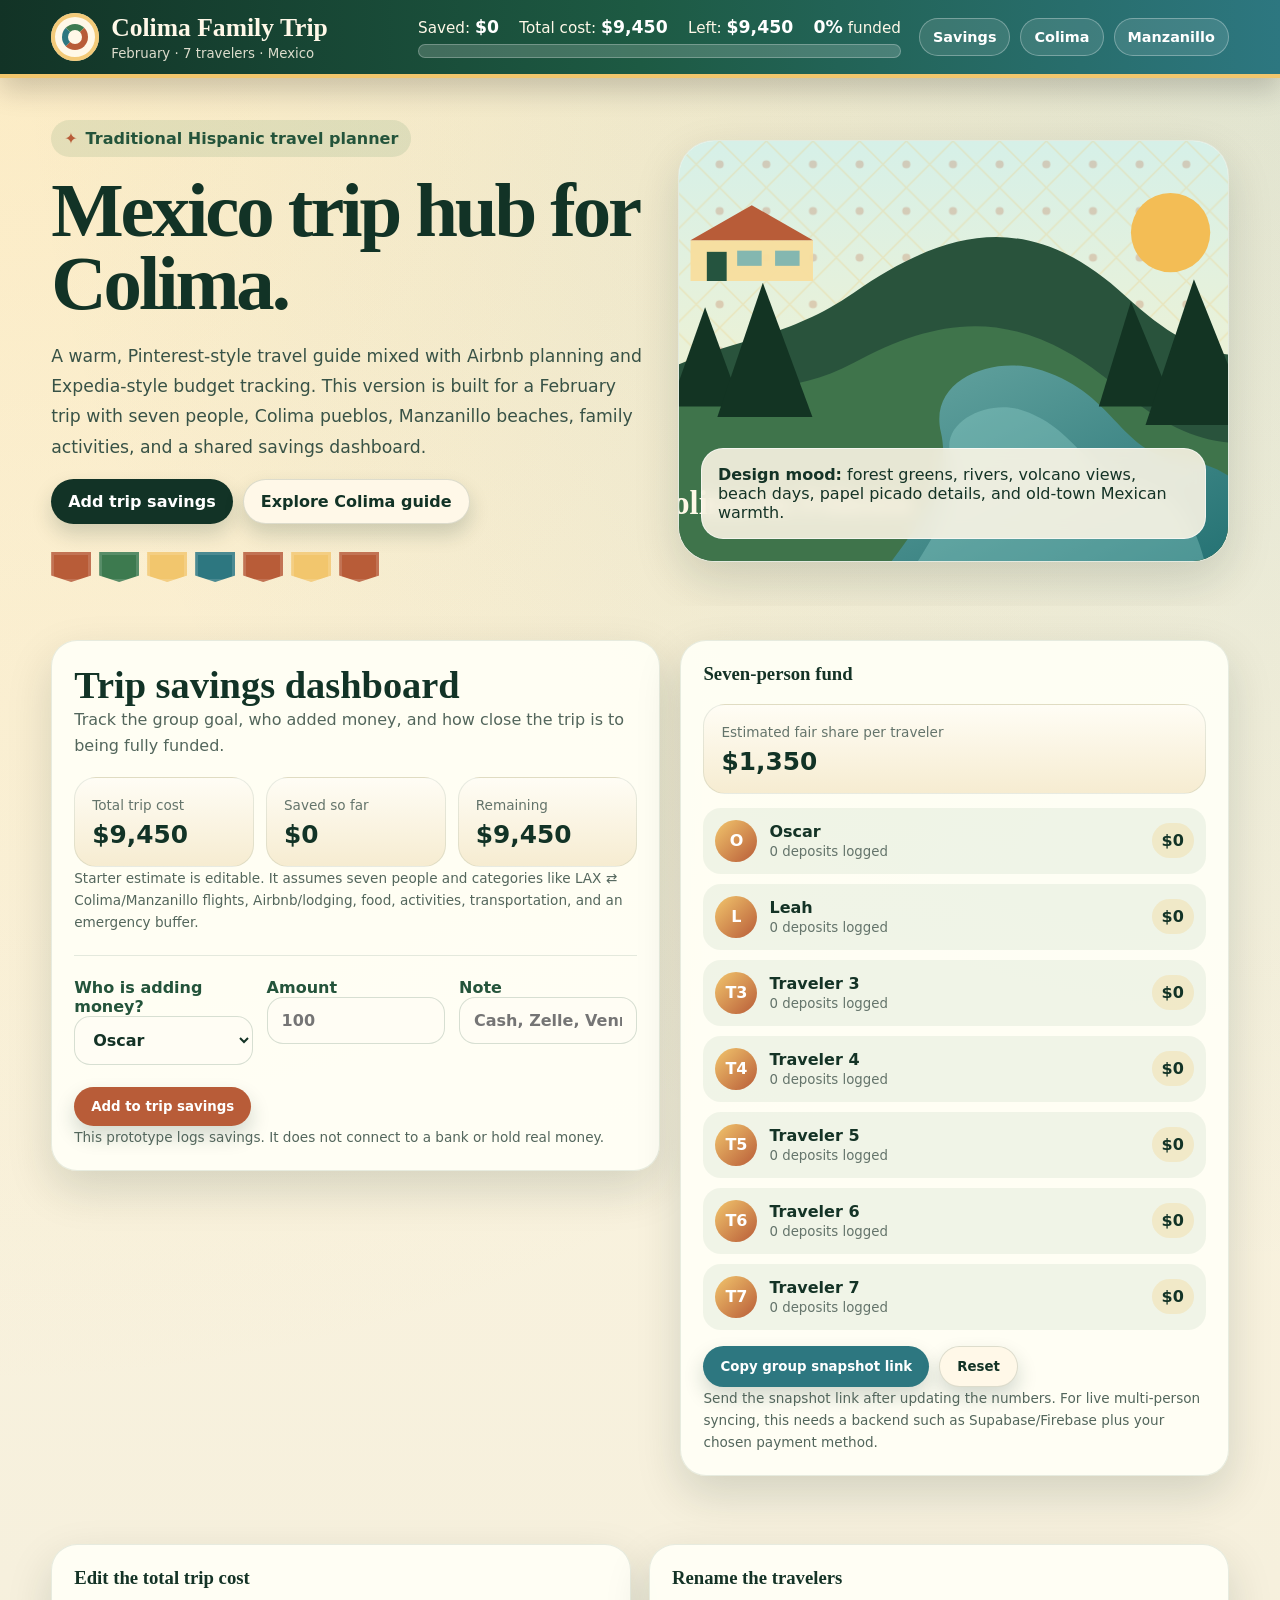
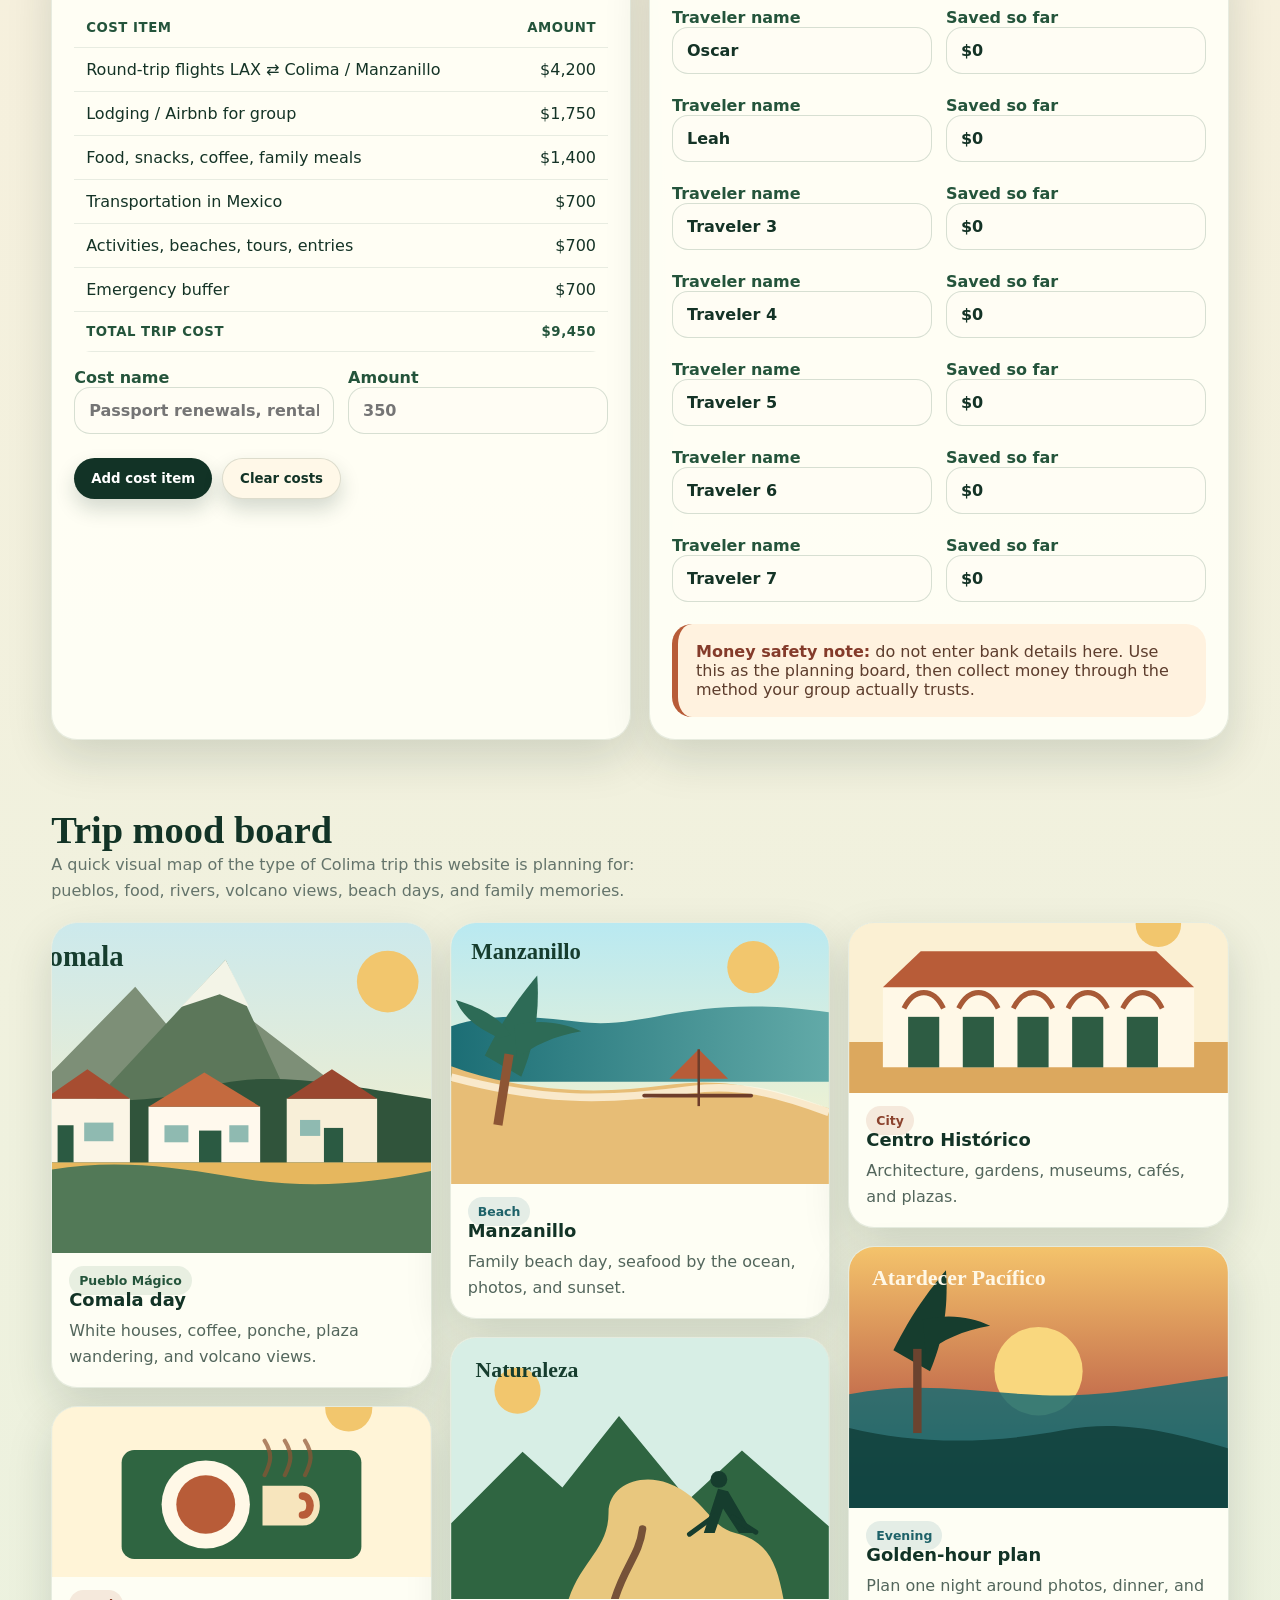
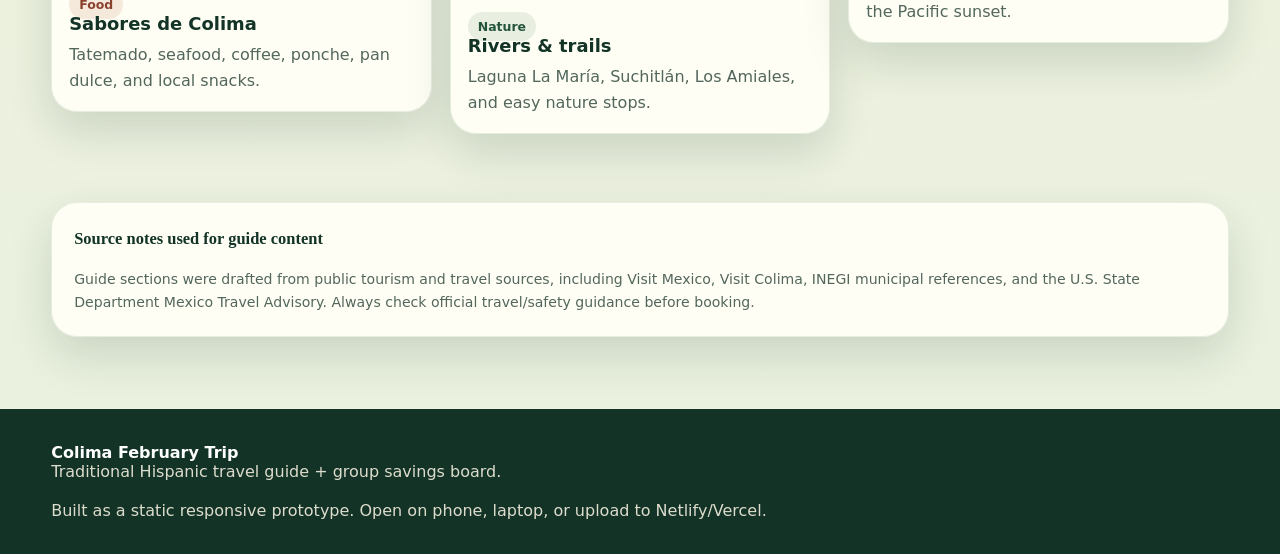
==== mexico_colima_trip_site/index.html @ b7bfad67 "Initial commit" ====
<!doctype html>
<html lang="en">
<head>
  <meta charset="utf-8" />
  <meta name="viewport" content="width=device-width, initial-scale=1" />
  <title>Colima February Trip Guide</title>
  <meta name="description" content="A responsive Mexico travel guide and group savings dashboard for a February trip to Colima and Manzanillo." />
  <link rel="stylesheet" href="styles.css" />
</head>
<body>
  <header class="top-fund">
    <div class="container fund-inner">
      <a class="brand" href="index.html" aria-label="Home">
        <span class="brand-mark"></span>
        <span><h1 data-trip-name>Colima Family Trip</h1><small>February · 7 travelers · Mexico</small></span>
      </a>
      <div class="fund-status" aria-live="polite">
        <div class="fund-numbers">
          <span>Saved: <strong data-saved>$0</strong></span>
          <span>Total cost: <strong data-cost>$0</strong></span>
          <span>Left: <strong data-left>$0</strong></span>
          <span><strong data-percent>0%</strong> funded</span>
        </div>
        <div class="progress-track" aria-label="Trip savings progress"><div class="progress-fill"></div></div>
      </div>
      <nav class="nav" aria-label="Main navigation">
        <a href="index.html">Savings</a>
        <a href="colima.html">Colima</a>
        <a href="manzanillo.html">Manzanillo</a>
      </nav>
    </div>
  </header>

  <main>
    <section class="hero">
      <div class="container hero-grid">
        <div>
          <span class="kicker">Traditional Hispanic travel planner</span>
          <h2>Mexico trip hub for Colima.</h2>
          <p>A warm, Pinterest-style travel guide mixed with Airbnb planning and Expedia-style budget tracking. This version is built for a February trip with seven people, Colima pueblos, Manzanillo beaches, family activities, and a shared savings dashboard.</p>
          <div class="button-row">
            <a class="btn" href="#savings">Add trip savings</a>
            <a class="btn secondary" href="colima.html">Explore Colima guide</a>
          </div>
          <div class="pattern-strip" aria-hidden="true"><span class="flag"></span><span class="flag"></span><span class="flag"></span><span class="flag"></span><span class="flag"></span><span class="flag"></span><span class="flag"></span></div>
        </div>
        <div class="hero-card">
          <img src="assets/hero-river.svg" alt="Illustration of a forest river and pueblo for Colima in February" />
          <div class="caption">
            <strong>Design mood:</strong> forest greens, rivers, volcano views, beach days, papel picado details, and old-town Mexican warmth.
          </div>
        </div>
      </div>
    </section>

    <section id="savings" class="section">
      <div class="container dashboard">
        <div class="card pad">
          <div class="section-title">
            <div><h3>Trip savings dashboard</h3><p>Track the group goal, who added money, and how close the trip is to being fully funded.</p></div>
          </div>
          <div class="stat-grid">
            <div class="stat"><span>Total trip cost</span><strong id="statTotal">$0</strong></div>
            <div class="stat"><span>Saved so far</span><strong id="statSaved">$0</strong></div>
            <div class="stat"><span>Remaining</span><strong id="statLeft">$0</strong></div>
          </div>
          <p class="helper">Starter estimate is editable. It assumes seven people and categories like LAX ⇄ Colima/Manzanillo flights, Airbnb/lodging, food, activities, transportation, and an emergency buffer.</p>

          <hr style="border:0;border-top:1px solid rgba(36,84,59,.12);margin:22px 0">

          <form id="contributionForm">
            <div class="form-row three">
              <label>Who is adding money?
                <select id="memberSelect"></select>
              </label>
              <label>Amount
                <input id="amountInput" type="number" min="1" step="1" placeholder="100" />
              </label>
              <label>Note
                <input id="noteInput" placeholder="Cash, Zelle, Venmo, paycheck" />
              </label>
            </div>
            <button class="btn clay" type="submit">Add to trip savings</button>
            <p class="helper">This prototype logs savings. It does not connect to a bank or hold real money.</p>
          </form>
        </div>

        <aside class="card pad">
          <h3 style="font-family:Georgia,serif;margin-top:0">Seven-person fund</h3>
          <div class="stat" style="margin-bottom:14px"><span>Estimated fair share per traveler</span><strong id="statEach">$0</strong></div>
          <div id="memberList" class="member-list"></div>
          <div class="button-row">
            <button id="exportTrip" class="btn river" type="button">Copy group snapshot link</button>
            <button id="resetDemo" class="btn secondary" type="button">Reset</button>
          </div>
          <p class="helper">Send the snapshot link after updating the numbers. For live multi-person syncing, this needs a backend such as Supabase/Firebase plus your chosen payment method.</p>
        </aside>
      </div>
    </section>

    <section class="section">
      <div class="container grid two">
        <div class="card pad">
          <h3 style="font-family:Georgia,serif;margin-top:0">Edit the total trip cost</h3>
          <table class="budget-table" aria-label="Trip budget list">
            <thead><tr><th>Cost item</th><th>Amount</th></tr></thead>
            <tbody id="budgetBody"></tbody>
          </table>
          <form id="budgetForm" style="margin-top:16px">
            <div class="form-row">
              <label>Cost name<input id="budgetLabel" placeholder="Passport renewals, rental car, extra hotel night" /></label>
              <label>Amount<input id="budgetAmount" type="number" min="1" step="1" placeholder="350" /></label>
            </div>
            <div class="button-row"><button class="btn" type="submit">Add cost item</button><button id="clearBudget" class="btn secondary" type="button">Clear costs</button></div>
          </form>
        </div>

        <div class="card pad">
          <h3 style="font-family:Georgia,serif;margin-top:0">Rename the travelers</h3>
          <div id="memberNameEditor"></div>
          <div class="alert" style="margin-top:14px">
            <strong>Money safety note:</strong> do not enter bank details here. Use this as the planning board, then collect money through the method your group actually trusts.
          </div>
        </div>
      </div>
    </section>

    <section class="section">
      <div class="container">
        <div class="section-title">
          <div><h3>Trip mood board</h3><p>A quick visual map of the type of Colima trip this website is planning for: pueblos, food, rivers, volcano views, beach days, and family memories.</p></div>
        </div>
        <div class="masonry">
          <article class="card pin tall"><img src="assets/comala-volcano.svg" alt="Comala volcano and white pueblo illustration"><div class="card-content"><span class="tag">Pueblo Mágico</span><h4>Comala day</h4><p>White houses, coffee, ponche, plaza wandering, and volcano views.</p></div></article>
          <article class="card pin short"><img src="assets/food.svg" alt="Colima food and coffee illustration"><div class="card-content"><span class="tag clay">Food</span><h4>Sabores de Colima</h4><p>Tatemado, seafood, coffee, ponche, pan dulce, and local snacks.</p></div></article>
          <article class="card pin"><img src="assets/manzanillo-beach.svg" alt="Manzanillo beach illustration"><div class="card-content"><span class="tag river">Beach</span><h4>Manzanillo</h4><p>Family beach day, seafood by the ocean, photos, and sunset.</p></div></article>
          <article class="card pin"><img src="assets/hiking.svg" alt="Forest hiking illustration"><div class="card-content"><span class="tag">Nature</span><h4>Rivers & trails</h4><p>Laguna La María, Suchitlán, Los Amiales, and easy nature stops.</p></div></article>
          <article class="card pin short"><img src="assets/colima-city.svg" alt="Historic center of Colima illustration"><div class="card-content"><span class="tag clay">City</span><h4>Centro Histórico</h4><p>Architecture, gardens, museums, cafés, and plazas.</p></div></article>
          <article class="card pin"><img src="assets/sunset.svg" alt="Pacific sunset illustration"><div class="card-content"><span class="tag river">Evening</span><h4>Golden-hour plan</h4><p>Plan one night around photos, dinner, and the Pacific sunset.</p></div></article>
        </div>
      </div>
    </section>

    <section class="section">
      <div class="container card pad sources">
        <h3 style="font-family:Georgia,serif;color:var(--pine);margin-top:0">Source notes used for guide content</h3>
        <p>Guide sections were drafted from public tourism and travel sources, including Visit Mexico, Visit Colima, INEGI municipal references, and the U.S. State Department Mexico Travel Advisory. Always check official travel/safety guidance before booking.</p>
      </div>
    </section>
  </main>

  <footer class="footer">
    <div class="container">
      <div><strong>Colima February Trip</strong><br>Traditional Hispanic travel guide + group savings board.</div>
      <div>Built as a static responsive prototype. Open on phone, laptop, or upload to Netlify/Vercel.</div>
    </div>
  </footer>
  <script src="app.js"></script>
</body>
</html>
---- mexico_colima_trip_site/styles.css ----
:root{
  --pine:#123326;
  --forest:#24543b;
  --leaf:#3d7a4f;
  --river:#2d7780;
  --river-soft:#8fc7bf;
  --cream:#fff8e8;
  --sand:#efd08b;
  --clay:#b85c38;
  --sun:#f2c66d;
  --ink:#143326;
  --muted:#64746b;
  --card:#fffff6;
  --shadow: 0 18px 45px rgba(16,43,31,.15);
  --radius: 26px;
}
*{box-sizing:border-box}
html{scroll-behavior:smooth}
body{
  margin:0;
  font-family: Inter, ui-sans-serif, system-ui, -apple-system, BlinkMacSystemFont, "Segoe UI", sans-serif;
  background:
    radial-gradient(circle at top left, rgba(242,198,109,.23), transparent 35%),
    radial-gradient(circle at top right, rgba(45,119,128,.15), transparent 32%),
    linear-gradient(180deg,#fff7df 0%,#f6f0dd 42%,#e9f2df 100%);
  color:var(--ink);
}
a{color:inherit;text-decoration:none}
img{max-width:100%;display:block}
.container{width:min(1180px,92vw);margin:0 auto}
.top-fund{
  position:sticky;top:0;z-index:40;
  background:linear-gradient(90deg,var(--pine),#1d5a43,var(--river));
  color:var(--cream);
  border-bottom:4px solid var(--sun);
  box-shadow:0 12px 28px rgba(0,0,0,.18);
}
.fund-inner{display:grid;grid-template-columns:1.3fr 1.8fr auto;gap:18px;align-items:center;padding:13px 0}
.brand{display:flex;align-items:center;gap:12px;min-width:0}
.brand-mark{
  width:48px;height:48px;border-radius:50%;background:var(--cream);position:relative;box-shadow:inset 0 0 0 4px rgba(242,198,109,.9);
}
.brand-mark:before{content:"";position:absolute;inset:11px;border-radius:50%;border:6px solid var(--clay);border-top-color:var(--leaf);border-left-color:var(--river)}
.brand h1{font-family:Georgia, 'Times New Roman', serif;font-size:clamp(1.2rem,2vw,1.8rem);margin:0;white-space:nowrap;overflow:hidden;text-overflow:ellipsis}
.brand small{display:block;opacity:.85;margin-top:3px}
.fund-status{display:grid;gap:7px}
.fund-numbers{display:flex;justify-content:space-between;gap:14px;font-size:.95rem;flex-wrap:wrap}
.fund-numbers strong{font-size:1.08rem;color:#fff}
.progress-track{height:14px;background:rgba(255,255,255,.18);border-radius:999px;overflow:hidden;border:1px solid rgba(255,255,255,.25)}
.progress-fill{height:100%;width:0%;background:linear-gradient(90deg,var(--sun),#fff3a3);border-radius:999px;transition:width .45s ease}
.nav{display:flex;gap:10px;justify-content:flex-end;flex-wrap:wrap}
.nav a,.pill-button{
  border:1px solid rgba(255,255,255,.3);padding:10px 13px;border-radius:999px;background:rgba(255,255,255,.11);color:#fff;font-weight:700;font-size:.9rem;
}
.nav a:hover,.pill-button:hover{background:rgba(255,255,255,.22)}
.hero{padding:42px 0 24px;position:relative;overflow:hidden}
.hero-grid{display:grid;grid-template-columns:1.04fr .96fr;gap:30px;align-items:center}
.kicker{display:inline-flex;align-items:center;gap:8px;background:rgba(61,122,79,.12);color:var(--forest);padding:9px 13px;border-radius:999px;font-weight:800;margin-bottom:18px}
.kicker:before{content:"✦";color:var(--clay)}
.hero h2,.page-hero h2{font-family:Georgia,'Times New Roman',serif;font-size:clamp(2.45rem,6vw,5.9rem);line-height:.95;margin:0 0 20px;color:var(--pine);letter-spacing:-.04em}
.hero p,.page-hero p{font-size:1.08rem;line-height:1.75;color:#385246;max-width:720px}
.hero-card{background:var(--card);border-radius:36px;box-shadow:var(--shadow);overflow:hidden;border:1px solid rgba(36,84,59,.12);position:relative}
.hero-card img{height:420px;width:100%;object-fit:cover}
.hero-card .caption{position:absolute;left:22px;right:22px;bottom:22px;background:rgba(255,248,232,.88);backdrop-filter:blur(8px);border-radius:22px;padding:16px;border:1px solid rgba(255,255,255,.6)}
.pattern-strip{display:flex;gap:8px;margin:28px 0 0;flex-wrap:wrap}
.flag{height:30px;width:40px;clip-path:polygon(0 0,100% 0,100% 78%,50% 100%,0 78%);background:var(--clay);box-shadow:inset 0 0 0 3px rgba(255,255,255,.14)}
.flag:nth-child(2n){background:var(--leaf)}.flag:nth-child(3n){background:var(--sun)}.flag:nth-child(4n){background:var(--river)}
.section{padding:34px 0}
.section-title{display:flex;align-items:flex-end;justify-content:space-between;gap:18px;margin-bottom:18px}
.section-title h3{font-family:Georgia,'Times New Roman',serif;font-size:clamp(1.75rem,3vw,3rem);margin:0;color:var(--pine)}
.section-title p{max-width:620px;color:var(--muted);line-height:1.65;margin:0}
.grid{display:grid;gap:18px}.grid.two{grid-template-columns:repeat(2,1fr)}.grid.three{grid-template-columns:repeat(3,1fr)}.grid.four{grid-template-columns:repeat(4,1fr)}
.card{background:rgba(255,255,246,.93);border:1px solid rgba(36,84,59,.11);border-radius:var(--radius);box-shadow:var(--shadow);overflow:hidden}
.card.pad{padding:22px}.card h4{margin:0 0 8px;font-size:1.12rem;color:var(--pine)}.card p{color:#53665c;line-height:1.62;margin:0}.card img{height:205px;width:100%;object-fit:cover;background:#e7ead2}.card-content{padding:19px}.tag-row{display:flex;gap:8px;flex-wrap:wrap;margin:12px 0}.tag{font-size:.78rem;font-weight:800;color:var(--forest);background:rgba(61,122,79,.11);padding:7px 10px;border-radius:999px}.tag.clay{color:#8b422d;background:rgba(184,92,56,.13)}.tag.river{color:#1e6269;background:rgba(45,119,128,.12)}
.masonry{columns:3 280px;column-gap:18px}.masonry .pin{break-inside:avoid;margin:0 0 18px}.pin img{height:auto}.pin.tall img{height:330px;object-fit:cover}.pin.short img{height:170px;object-fit:cover}.pin .card-content{padding:17px}
.btn{display:inline-flex;align-items:center;justify-content:center;gap:8px;border:0;border-radius:999px;padding:12px 17px;font-weight:850;background:var(--pine);color:#fff;cursor:pointer;box-shadow:0 10px 20px rgba(18,51,38,.18);font-family:inherit}.btn.secondary{background:var(--cream);color:var(--pine);border:1px solid rgba(18,51,38,.14)}.btn.clay{background:var(--clay)}.btn.river{background:var(--river)}.btn:hover{transform:translateY(-1px)}.button-row{display:flex;gap:10px;flex-wrap:wrap;margin-top:16px}
input,select,textarea{width:100%;border:1px solid rgba(36,84,59,.18);border-radius:16px;background:#fffdf4;padding:13px 14px;font:inherit;color:var(--ink);outline:none}label{font-weight:800;color:var(--forest);display:block;margin-bottom:8px}.form-row{display:grid;grid-template-columns:1fr 1fr;gap:14px;margin-bottom:14px}.form-row.three{grid-template-columns:1fr 1fr 1fr}.helper{font-size:.85rem;color:var(--muted);line-height:1.45;margin-top:8px}
.dashboard{display:grid;grid-template-columns:1fr .9fr;gap:20px;align-items:start}.stat-grid{display:grid;grid-template-columns:repeat(3,1fr);gap:12px}.stat{background:linear-gradient(180deg,#fffdf5,#f6ecd1);border-radius:22px;border:1px solid rgba(36,84,59,.1);padding:17px}.stat span{color:var(--muted);font-size:.85rem}.stat strong{font-size:1.55rem;display:block;margin-top:6px;color:var(--pine)}
.member-list{display:grid;gap:10px}.member{display:grid;grid-template-columns:42px 1fr auto;gap:12px;align-items:center;background:rgba(61,122,79,.08);padding:12px;border-radius:18px}.avatar{width:42px;height:42px;border-radius:50%;background:linear-gradient(135deg,var(--sun),var(--clay));display:grid;place-items:center;color:#fff;font-weight:900}.member strong{display:block}.member small{color:var(--muted)}
.budget-table{width:100%;border-collapse:collapse;overflow:hidden;border-radius:18px}.budget-table th,.budget-table td{padding:12px;border-bottom:1px solid rgba(36,84,59,.1);text-align:left}.budget-table th{color:var(--forest);font-size:.83rem;text-transform:uppercase;letter-spacing:.04em}.budget-table td:last-child,.budget-table th:last-child{text-align:right}.contribution-feed{max-height:390px;overflow:auto;padding-right:6px}.feed-item{padding:13px 0;border-bottom:1px dashed rgba(36,84,59,.17)}.feed-item strong{color:var(--pine)}.feed-item small{display:block;color:var(--muted);margin-top:4px}
.page-hero{padding:42px 0 20px}.page-hero-inner{background:rgba(255,255,246,.72);border:1px solid rgba(36,84,59,.12);border-radius:36px;padding:34px;box-shadow:var(--shadow);position:relative;overflow:hidden}.page-hero-inner:after{content:"";position:absolute;right:-80px;top:-70px;width:280px;height:280px;border-radius:50%;background:rgba(242,198,109,.35)}
.filterbar{display:flex;gap:10px;flex-wrap:wrap;margin:12px 0 24px}.filter{border:1px solid rgba(36,84,59,.16);background:rgba(255,255,246,.75);border-radius:999px;padding:11px 14px;font-weight:850;color:var(--forest);cursor:pointer}.filter.active{background:var(--forest);color:#fff}.guide-card{display:flex;flex-direction:column}.guide-card .meta{margin-top:auto;padding-top:12px;display:flex;align-items:center;justify-content:space-between;gap:10px}.price-chip{font-weight:900;color:var(--pine);background:rgba(242,198,109,.25);padding:8px 10px;border-radius:999px}.mini-map{display:grid;grid-template-columns:repeat(10,1fr);gap:6px;margin-top:16px}.map-dot{min-height:70px;border-radius:16px;background:rgba(61,122,79,.12);display:grid;place-items:center;text-align:center;font-size:.72rem;font-weight:850;color:var(--forest);padding:6px}.map-dot:nth-child(3n){background:rgba(45,119,128,.12)}.map-dot:nth-child(4n){background:rgba(184,92,56,.13)}
.alert{border-left:6px solid var(--clay);background:#fff2df;border-radius:20px;padding:18px;color:#5d3d2d}.alert strong{color:#843b2a}.sources{font-size:.88rem;color:var(--muted);line-height:1.65}.sources a{text-decoration:underline;color:var(--forest)}
.footer{margin-top:38px;background:var(--pine);color:rgba(255,248,232,.86);padding:34px 0}.footer .container{display:flex;justify-content:space-between;gap:20px;flex-wrap:wrap}.footer strong{color:#fff}.footer a{text-decoration:underline}.hide{display:none!important}
@media(max-width:950px){.fund-inner{grid-template-columns:1fr}.nav{justify-content:flex-start}.hero-grid,.dashboard,.grid.two,.grid.three,.grid.four{grid-template-columns:1fr}.hero-card img{height:320px}.stat-grid{grid-template-columns:1fr}.section-title{display:block}.section-title p{margin-top:8px}.form-row,.form-row.three{grid-template-columns:1fr}.masonry{columns:1}.brand h1{white-space:normal}.top-fund{position:relative}}
@media(max-width:540px){.container{width:min(94vw,1180px)}.hero h2,.page-hero h2{font-size:2.55rem}.page-hero-inner{padding:22px;border-radius:26px}.card.pad{padding:18px}.fund-numbers{font-size:.85rem}.nav a{font-size:.83rem;padding:9px 10px}.hero-card .caption{position:static;border-radius:0}.hero-card img{height:260px}.member{grid-template-columns:38px 1fr}.member .price-chip{grid-column:2}.mini-map{grid-template-columns:repeat(2,1fr)}}
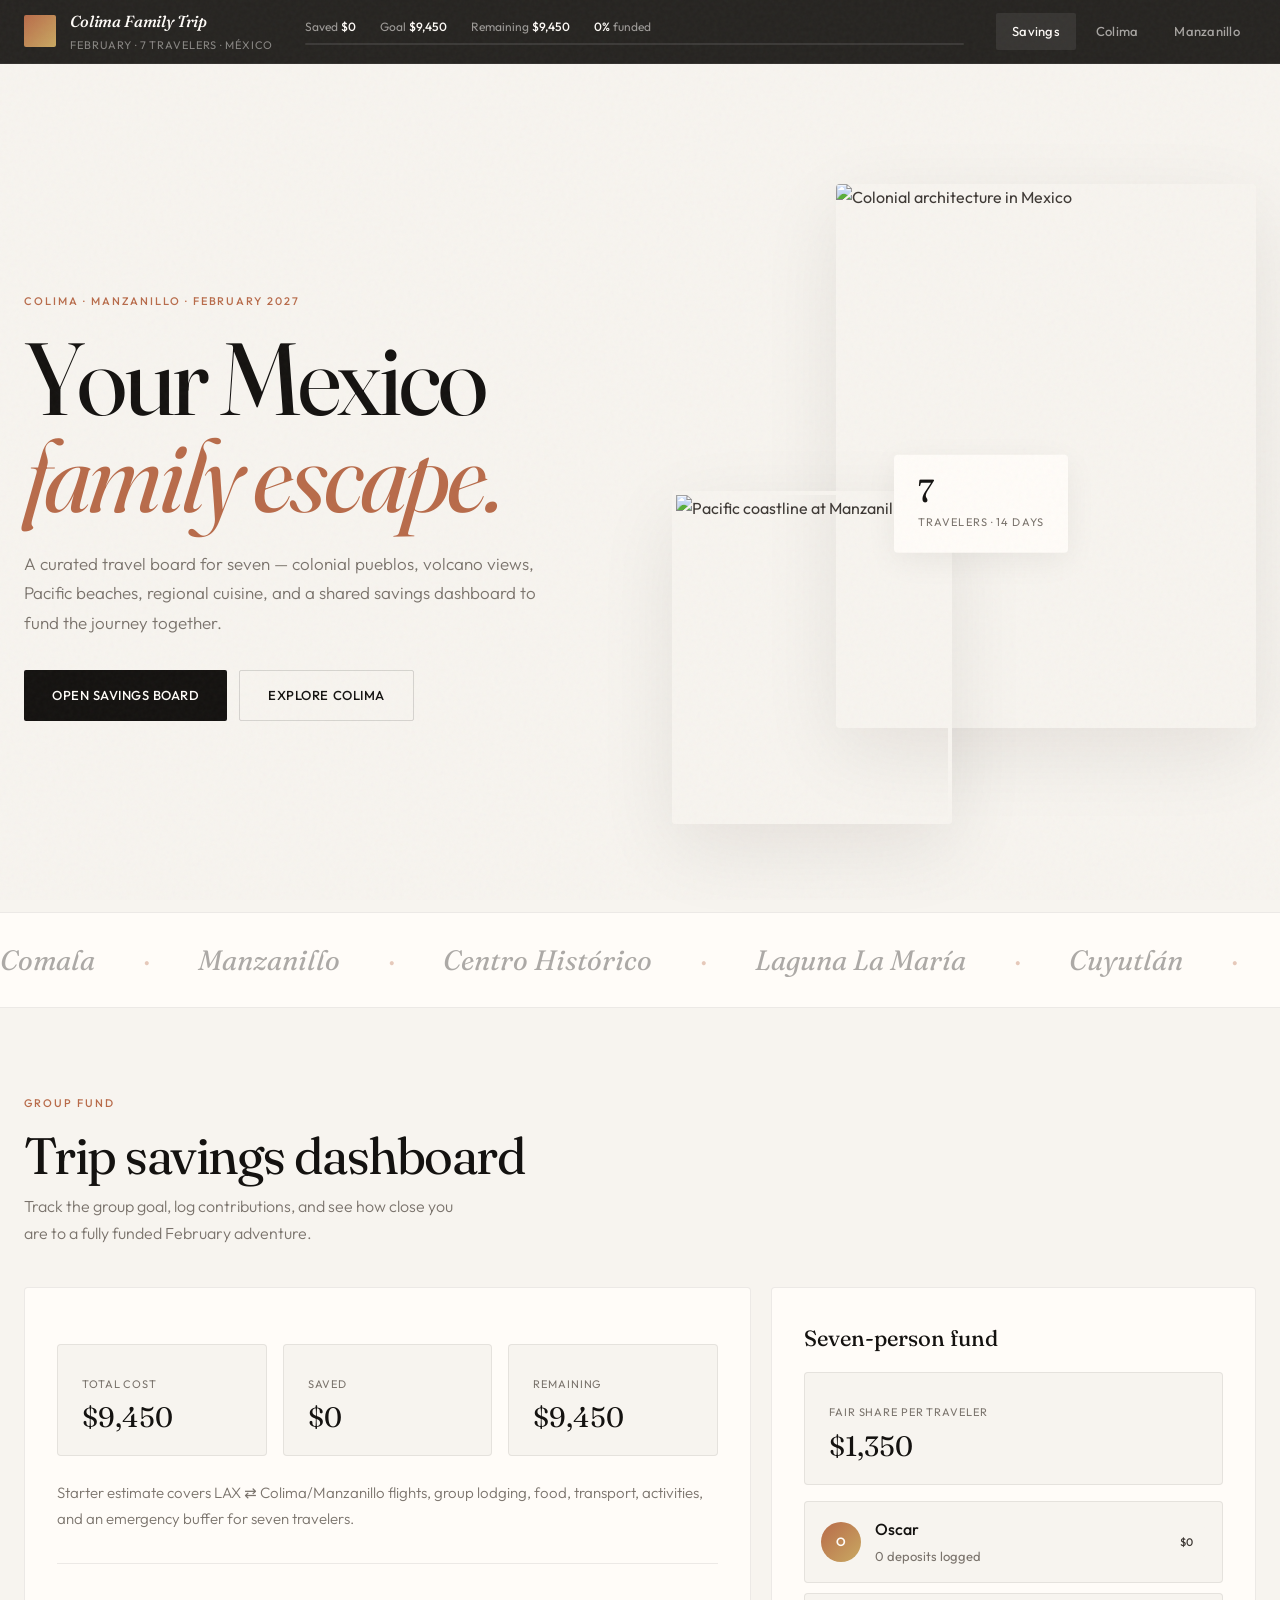
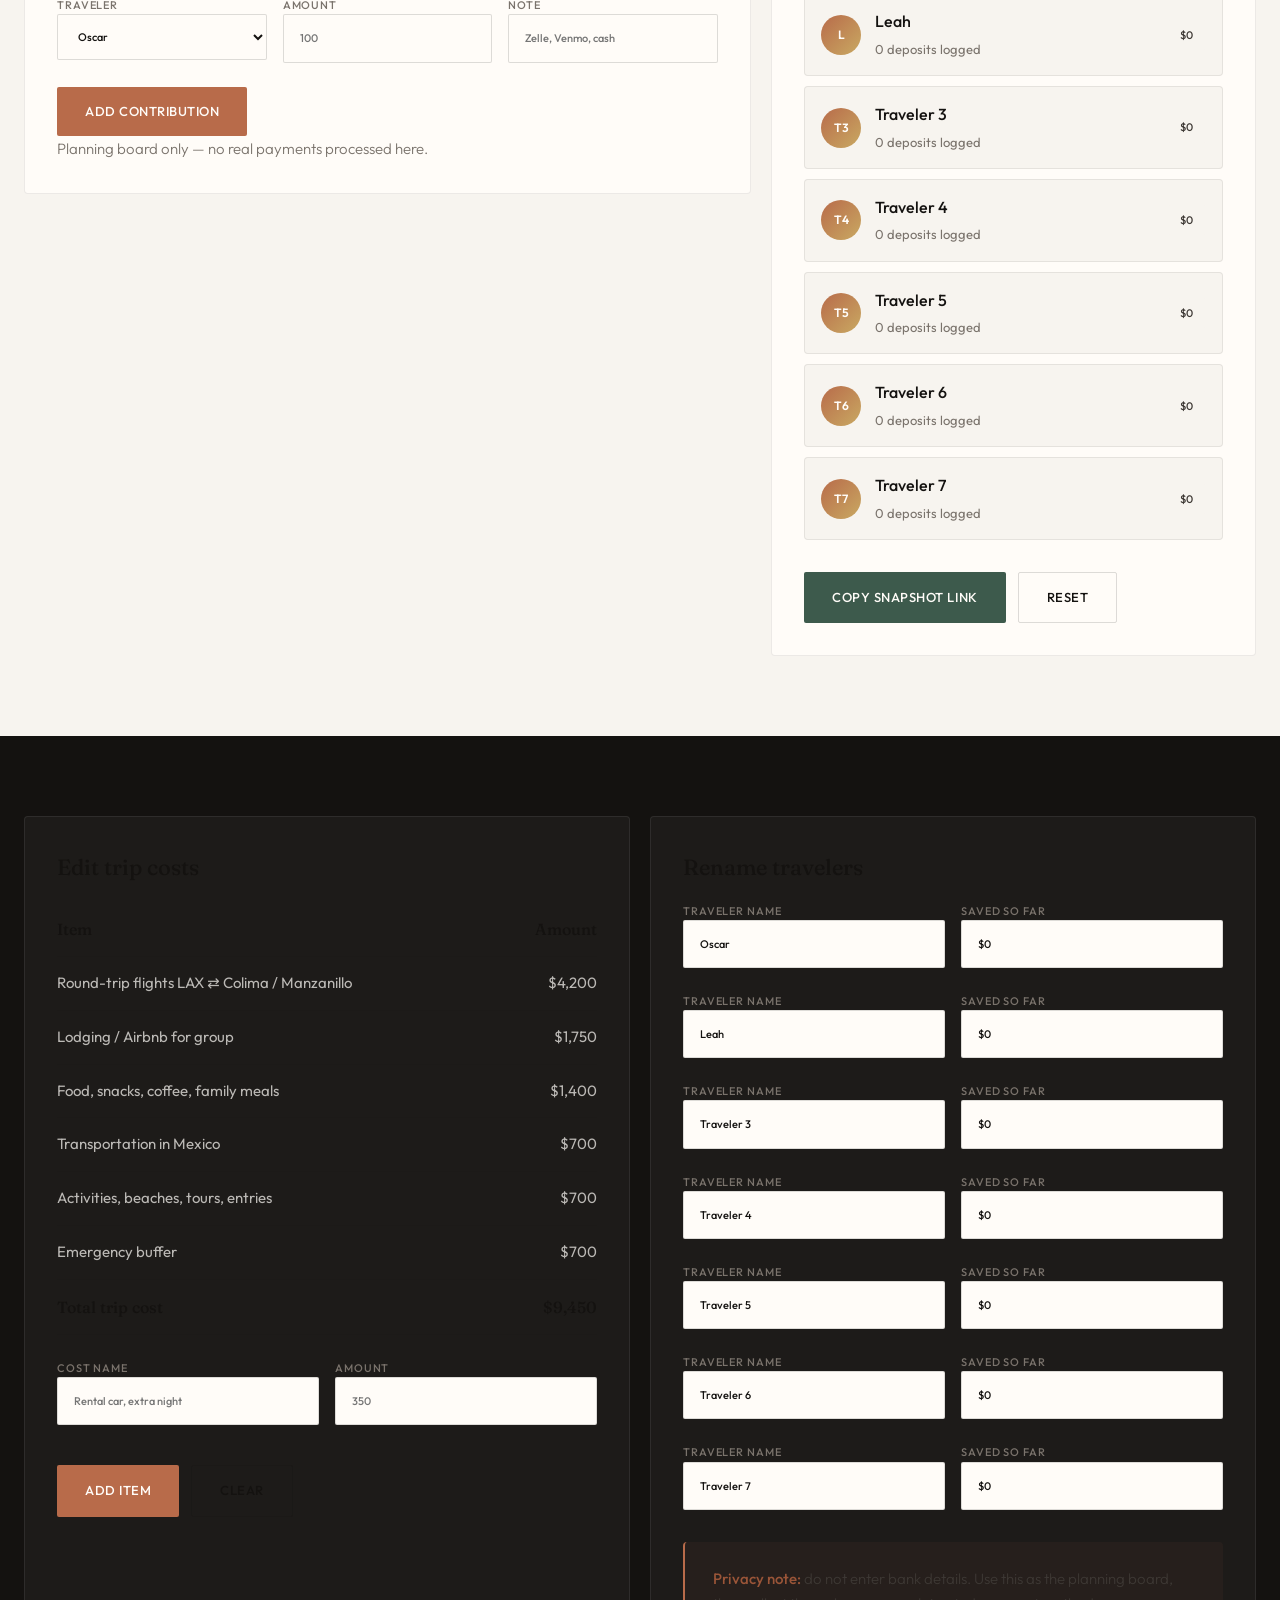
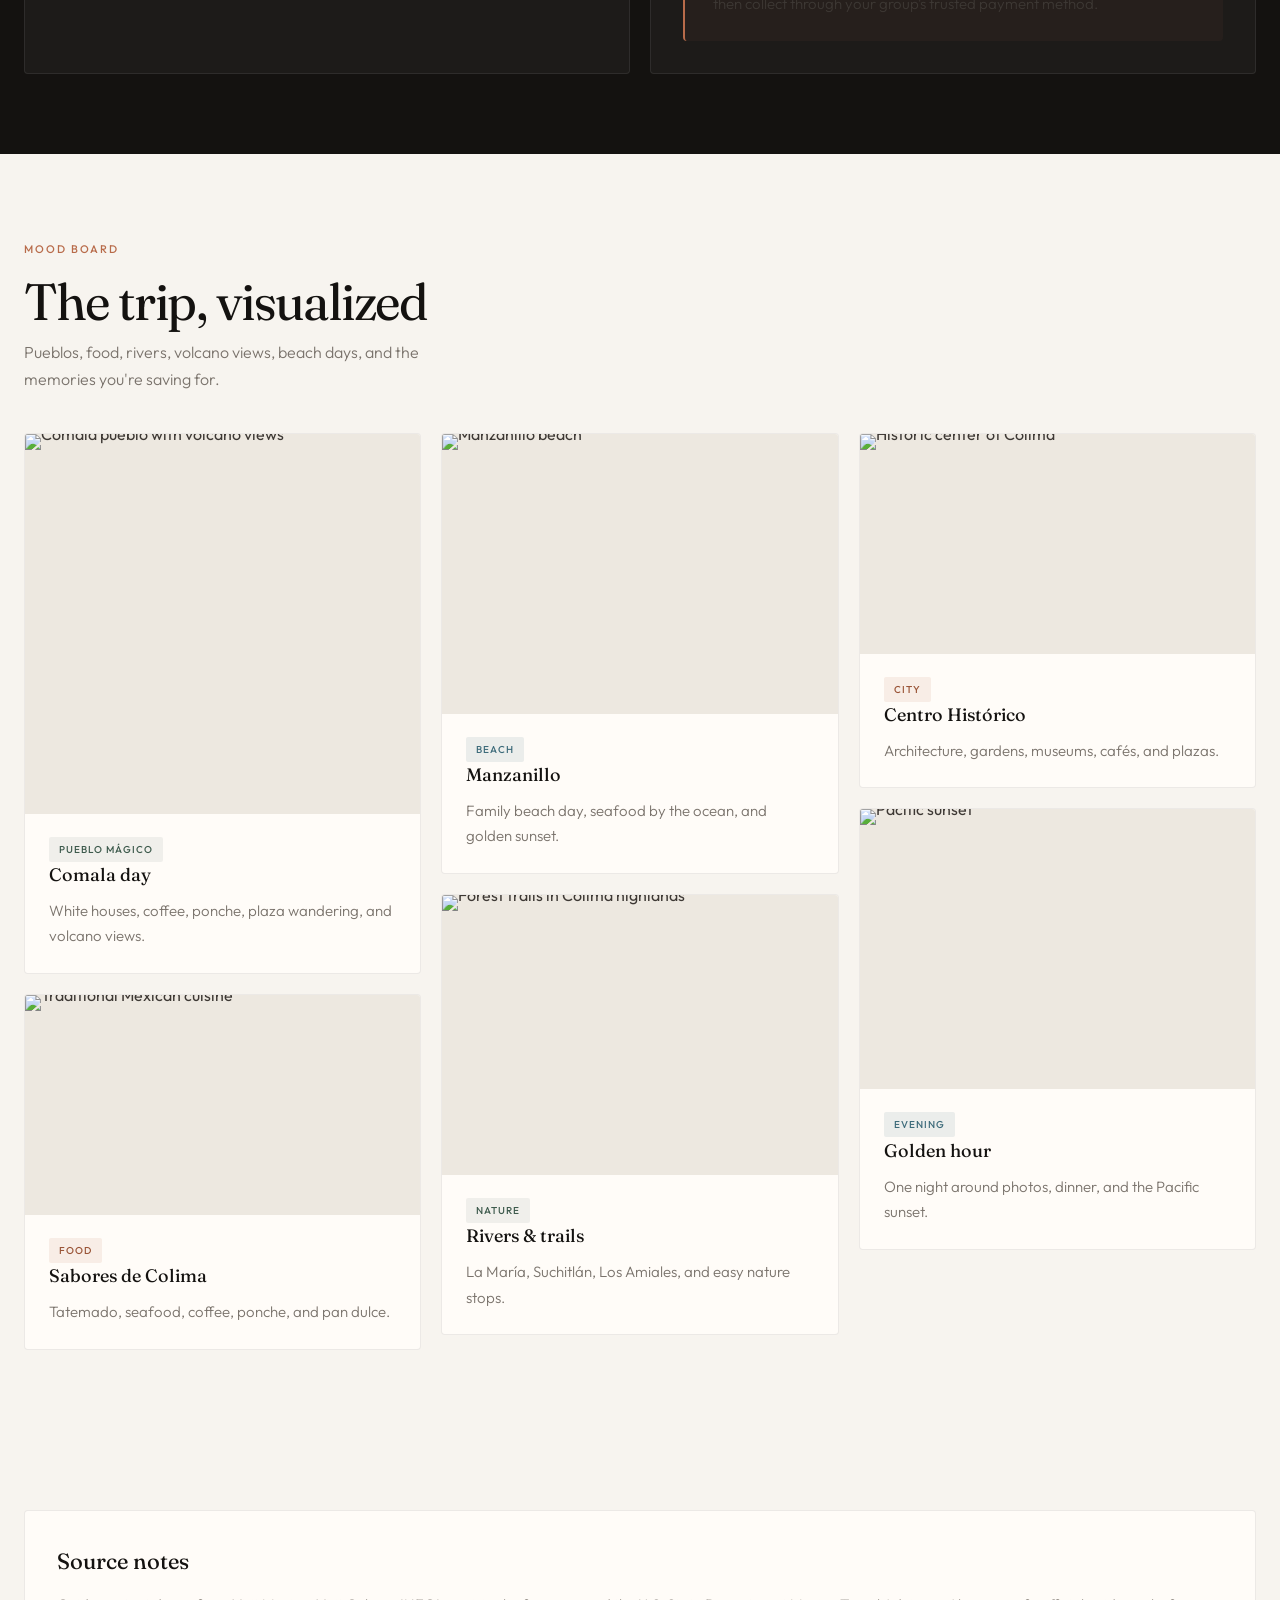
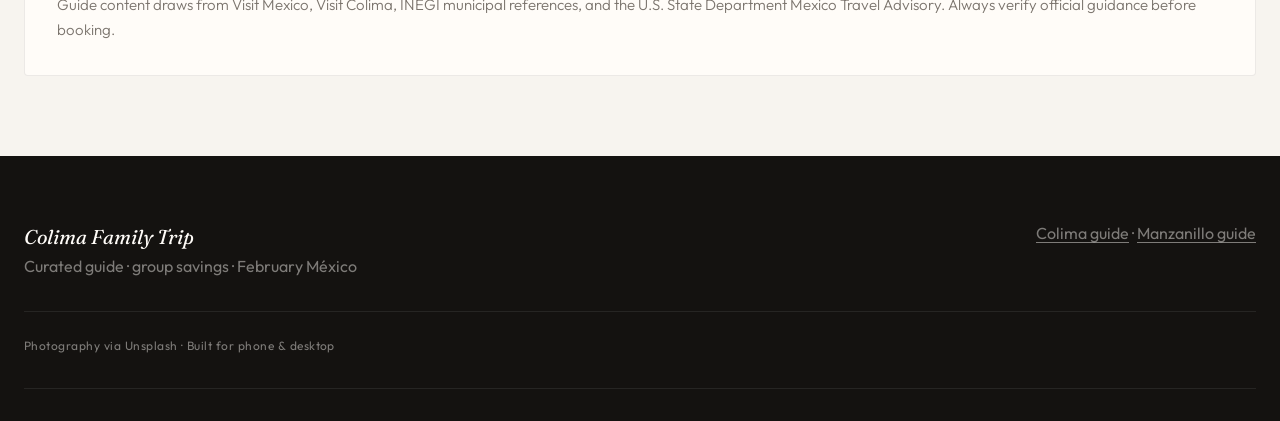
==== commit 2ad62ffa: "Redesign entire site with award-winning Pinterest editorial aesthetic - Replace cartoon SVG illustra" ====
--- a/mexico_colima_trip_site/index.html
+++ b/mexico_colima_trip_site/index.html
@@ -3,8 +3,11 @@
 <head>
   <meta charset="utf-8" />
   <meta name="viewport" content="width=device-width, initial-scale=1" />
-  <title>Colima February Trip Guide</title>
-  <meta name="description" content="A responsive Mexico travel guide and group savings dashboard for a February trip to Colima and Manzanillo." />
+  <title>Colima February Trip | México</title>
+  <meta name="description" content="A curated travel guide and group savings dashboard for a February trip to Colima and Manzanillo, Mexico." />
+  <link rel="preconnect" href="https://fonts.googleapis.com">
+  <link rel="preconnect" href="https://fonts.gstatic.com" crossorigin>
+  <link href="https://fonts.googleapis.com/css2?family=Fraunces:ital,opsz,wght@0,9..144,400;0,9..144,500;1,9..144,400&family=Outfit:wght@300;400;500;600&display=swap" rel="stylesheet">
   <link rel="stylesheet" href="styles.css" />
 </head>
 <body>
@@ -12,19 +15,19 @@
     <div class="container fund-inner">
       <a class="brand" href="index.html" aria-label="Home">
         <span class="brand-mark"></span>
-        <span><h1 data-trip-name>Colima Family Trip</h1><small>February · 7 travelers · Mexico</small></span>
+        <span><h1 data-trip-name>Colima Family Trip</h1><small>February · 7 travelers · México</small></span>
       </a>
       <div class="fund-status" aria-live="polite">
         <div class="fund-numbers">
-          <span>Saved: <strong data-saved>$0</strong></span>
-          <span>Total cost: <strong data-cost>$0</strong></span>
-          <span>Left: <strong data-left>$0</strong></span>
+          <span>Saved <strong data-saved>$0</strong></span>
+          <span>Goal <strong data-cost>$0</strong></span>
+          <span>Remaining <strong data-left>$0</strong></span>
           <span><strong data-percent>0%</strong> funded</span>
         </div>
         <div class="progress-track" aria-label="Trip savings progress"><div class="progress-fill"></div></div>
       </div>
       <nav class="nav" aria-label="Main navigation">
-        <a href="index.html">Savings</a>
+        <a href="index.html" aria-current="page">Savings</a>
         <a href="colima.html">Colima</a>
         <a href="manzanillo.html">Manzanillo</a>
       </nav>
@@ -34,92 +37,119 @@
   <main>
     <section class="hero">
       <div class="container hero-grid">
-        <div>
-          <span class="kicker">Traditional Hispanic travel planner</span>
-          <h2>Mexico trip hub for Colima.</h2>
-          <p>A warm, Pinterest-style travel guide mixed with Airbnb planning and Expedia-style budget tracking. This version is built for a February trip with seven people, Colima pueblos, Manzanillo beaches, family activities, and a shared savings dashboard.</p>
+        <div class="hero-copy reveal">
+          <span class="kicker">Colima · Manzanillo · February 2027</span>
+          <h2>Your Mexico<br><em style="font-style:italic;color:var(--terracotta)">family escape.</em></h2>
+          <p>A curated travel board for seven — colonial pueblos, volcano views, Pacific beaches, regional cuisine, and a shared savings dashboard to fund the journey together.</p>
           <div class="button-row">
-            <a class="btn" href="#savings">Add trip savings</a>
-            <a class="btn secondary" href="colima.html">Explore Colima guide</a>
-          </div>
-          <div class="pattern-strip" aria-hidden="true"><span class="flag"></span><span class="flag"></span><span class="flag"></span><span class="flag"></span><span class="flag"></span><span class="flag"></span><span class="flag"></span></div>
-        </div>
-        <div class="hero-card">
-          <img src="assets/hero-river.svg" alt="Illustration of a forest river and pueblo for Colima in February" />
-          <div class="caption">
-            <strong>Design mood:</strong> forest greens, rivers, volcano views, beach days, papel picado details, and old-town Mexican warmth.
-          </div>
-        </div>
-      </div>
-    </section>
+            <a class="btn" href="#savings">Open savings board</a>
+            <a class="btn secondary" href="colima.html">Explore Colima</a>
+          </div>
+        </div>
+        <div class="hero-visual reveal reveal-delay-2">
+          <img class="hero-img-main" src="https://images.unsplash.com/photo-1583422409516-2895a77bf413?auto=format&fit=crop&w=900&q=80" alt="Colonial architecture in Mexico" width="900" height="1100">
+          <img class="hero-img-accent" src="https://images.unsplash.com/photo-1505118380757-91f5f5632de0?auto=format&fit=crop&w=600&q=80" alt="Pacific coastline at Manzanillo" width="600" height="700">
+          <div class="hero-stat">
+            <strong>7</strong>
+            <span>Travelers · 14 days</span>
+          </div>
+        </div>
+      </div>
+    </section>
+
+    <div class="marquee-wrap" aria-hidden="true">
+      <div class="marquee">
+        <div class="marquee-track">
+          <span class="marquee-item">Comala</span><span class="marquee-item"><em>·</em></span>
+          <span class="marquee-item">Manzanillo</span><span class="marquee-item"><em>·</em></span>
+          <span class="marquee-item">Centro Histórico</span><span class="marquee-item"><em>·</em></span>
+          <span class="marquee-item">Laguna La María</span><span class="marquee-item"><em>·</em></span>
+          <span class="marquee-item">Cuyutlán</span><span class="marquee-item"><em>·</em></span>
+          <span class="marquee-item">Nogueras</span><span class="marquee-item"><em>·</em></span>
+          <span class="marquee-item">Playa Miramar</span><span class="marquee-item"><em>·</em></span>
+        </div>
+        <div class="marquee-track">
+          <span class="marquee-item">Comala</span><span class="marquee-item"><em>·</em></span>
+          <span class="marquee-item">Manzanillo</span><span class="marquee-item"><em>·</em></span>
+          <span class="marquee-item">Centro Histórico</span><span class="marquee-item"><em>·</em></span>
+          <span class="marquee-item">Laguna La María</span><span class="marquee-item"><em>·</em></span>
+          <span class="marquee-item">Cuyutlán</span><span class="marquee-item"><em>·</em></span>
+          <span class="marquee-item">Nogueras</span><span class="marquee-item"><em>·</em></span>
+          <span class="marquee-item">Playa Miramar</span><span class="marquee-item"><em>·</em></span>
+        </div>
+      </div>
+    </div>
 
     <section id="savings" class="section">
-      <div class="container dashboard">
-        <div class="card pad">
-          <div class="section-title">
-            <div><h3>Trip savings dashboard</h3><p>Track the group goal, who added money, and how close the trip is to being fully funded.</p></div>
-          </div>
-          <div class="stat-grid">
-            <div class="stat"><span>Total trip cost</span><strong id="statTotal">$0</strong></div>
-            <div class="stat"><span>Saved so far</span><strong id="statSaved">$0</strong></div>
-            <div class="stat"><span>Remaining</span><strong id="statLeft">$0</strong></div>
-          </div>
-          <p class="helper">Starter estimate is editable. It assumes seven people and categories like LAX ⇄ Colima/Manzanillo flights, Airbnb/lodging, food, activities, transportation, and an emergency buffer.</p>
-
-          <hr style="border:0;border-top:1px solid rgba(36,84,59,.12);margin:22px 0">
-
-          <form id="contributionForm">
-            <div class="form-row three">
-              <label>Who is adding money?
-                <select id="memberSelect"></select>
-              </label>
-              <label>Amount
-                <input id="amountInput" type="number" min="1" step="1" placeholder="100" />
-              </label>
-              <label>Note
-                <input id="noteInput" placeholder="Cash, Zelle, Venmo, paycheck" />
-              </label>
+      <div class="container">
+        <div class="section-title reveal">
+          <div>
+            <span class="kicker">Group fund</span>
+            <h3>Trip savings dashboard</h3>
+            <p>Track the group goal, log contributions, and see how close you are to a fully funded February adventure.</p>
+          </div>
+        </div>
+        <div class="dashboard">
+          <div class="card pad reveal">
+            <div class="stat-grid">
+              <div class="stat"><span>Total cost</span><strong id="statTotal">$0</strong></div>
+              <div class="stat"><span>Saved</span><strong id="statSaved">$0</strong></div>
+              <div class="stat"><span>Remaining</span><strong id="statLeft">$0</strong></div>
             </div>
-            <button class="btn clay" type="submit">Add to trip savings</button>
-            <p class="helper">This prototype logs savings. It does not connect to a bank or hold real money.</p>
-          </form>
-        </div>
-
-        <aside class="card pad">
-          <h3 style="font-family:Georgia,serif;margin-top:0">Seven-person fund</h3>
-          <div class="stat" style="margin-bottom:14px"><span>Estimated fair share per traveler</span><strong id="statEach">$0</strong></div>
-          <div id="memberList" class="member-list"></div>
-          <div class="button-row">
-            <button id="exportTrip" class="btn river" type="button">Copy group snapshot link</button>
-            <button id="resetDemo" class="btn secondary" type="button">Reset</button>
-          </div>
-          <p class="helper">Send the snapshot link after updating the numbers. For live multi-person syncing, this needs a backend such as Supabase/Firebase plus your chosen payment method.</p>
-        </aside>
-      </div>
-    </section>
-
-    <section class="section">
-      <div class="container grid two">
-        <div class="card pad">
-          <h3 style="font-family:Georgia,serif;margin-top:0">Edit the total trip cost</h3>
-          <table class="budget-table" aria-label="Trip budget list">
-            <thead><tr><th>Cost item</th><th>Amount</th></tr></thead>
-            <tbody id="budgetBody"></tbody>
-          </table>
-          <form id="budgetForm" style="margin-top:16px">
-            <div class="form-row">
-              <label>Cost name<input id="budgetLabel" placeholder="Passport renewals, rental car, extra hotel night" /></label>
-              <label>Amount<input id="budgetAmount" type="number" min="1" step="1" placeholder="350" /></label>
+            <p class="helper">Starter estimate covers LAX ⇄ Colima/Manzanillo flights, group lodging, food, transport, activities, and an emergency buffer for seven travelers.</p>
+            <hr>
+            <form id="contributionForm">
+              <div class="form-row three">
+                <label>Traveler
+                  <select id="memberSelect"></select>
+                </label>
+                <label>Amount
+                  <input id="amountInput" type="number" min="1" step="1" placeholder="100" />
+                </label>
+                <label>Note
+                  <input id="noteInput" placeholder="Zelle, Venmo, cash" />
+                </label>
+              </div>
+              <button class="btn clay" type="submit">Add contribution</button>
+              <p class="helper">Planning board only — no real payments processed here.</p>
+            </form>
+          </div>
+          <aside class="card pad reveal reveal-delay-1">
+            <h3>Seven-person fund</h3>
+            <div class="stat" style="margin:1rem 0"><span>Fair share per traveler</span><strong id="statEach">$0</strong></div>
+            <div id="memberList" class="member-list"></div>
+            <div class="button-row">
+              <button id="exportTrip" class="btn river" type="button">Copy snapshot link</button>
+              <button id="resetDemo" class="btn secondary" type="button">Reset</button>
             </div>
-            <div class="button-row"><button class="btn" type="submit">Add cost item</button><button id="clearBudget" class="btn secondary" type="button">Clear costs</button></div>
-          </form>
-        </div>
-
-        <div class="card pad">
-          <h3 style="font-family:Georgia,serif;margin-top:0">Rename the travelers</h3>
-          <div id="memberNameEditor"></div>
-          <div class="alert" style="margin-top:14px">
-            <strong>Money safety note:</strong> do not enter bank details here. Use this as the planning board, then collect money through the method your group actually trusts.
+          </aside>
+        </div>
+      </div>
+    </section>
+
+    <section class="section section--dark">
+      <div class="container">
+        <div class="grid two">
+          <div class="card pad reveal" style="background:rgba(255,252,248,0.04);border-color:rgba(255,255,255,0.08)">
+            <h3>Edit trip costs</h3>
+            <table class="budget-table" aria-label="Trip budget" style="margin-top:1rem">
+              <thead><tr><th>Item</th><th>Amount</th></tr></thead>
+              <tbody id="budgetBody"></tbody>
+            </table>
+            <form id="budgetForm" style="margin-top:1.5rem">
+              <div class="form-row">
+                <label>Cost name<input id="budgetLabel" placeholder="Rental car, extra night" /></label>
+                <label>Amount<input id="budgetAmount" type="number" min="1" step="1" placeholder="350" /></label>
+              </div>
+              <div class="button-row"><button class="btn clay" type="submit">Add item</button><button id="clearBudget" class="btn secondary" type="button">Clear</button></div>
+            </form>
+          </div>
+          <div class="card pad reveal reveal-delay-1" style="background:rgba(255,252,248,0.04);border-color:rgba(255,255,255,0.08)">
+            <h3>Rename travelers</h3>
+            <div id="memberNameEditor" style="margin-top:1rem"></div>
+            <div class="alert" style="margin-top:1.5rem">
+              <strong>Privacy note:</strong> do not enter bank details. Use this as the planning board, then collect through your group's trusted payment method.
+            </div>
           </div>
         </div>
       </div>
@@ -127,34 +157,59 @@
 
     <section class="section">
       <div class="container">
-        <div class="section-title">
-          <div><h3>Trip mood board</h3><p>A quick visual map of the type of Colima trip this website is planning for: pueblos, food, rivers, volcano views, beach days, and family memories.</p></div>
+        <div class="section-title reveal">
+          <div>
+            <span class="kicker">Mood board</span>
+            <h3>The trip, visualized</h3>
+            <p>Pueblos, food, rivers, volcano views, beach days, and the memories you're saving for.</p>
+          </div>
         </div>
         <div class="masonry">
-          <article class="card pin tall"><img src="assets/comala-volcano.svg" alt="Comala volcano and white pueblo illustration"><div class="card-content"><span class="tag">Pueblo Mágico</span><h4>Comala day</h4><p>White houses, coffee, ponche, plaza wandering, and volcano views.</p></div></article>
-          <article class="card pin short"><img src="assets/food.svg" alt="Colima food and coffee illustration"><div class="card-content"><span class="tag clay">Food</span><h4>Sabores de Colima</h4><p>Tatemado, seafood, coffee, ponche, pan dulce, and local snacks.</p></div></article>
-          <article class="card pin"><img src="assets/manzanillo-beach.svg" alt="Manzanillo beach illustration"><div class="card-content"><span class="tag river">Beach</span><h4>Manzanillo</h4><p>Family beach day, seafood by the ocean, photos, and sunset.</p></div></article>
-          <article class="card pin"><img src="assets/hiking.svg" alt="Forest hiking illustration"><div class="card-content"><span class="tag">Nature</span><h4>Rivers & trails</h4><p>Laguna La María, Suchitlán, Los Amiales, and easy nature stops.</p></div></article>
-          <article class="card pin short"><img src="assets/colima-city.svg" alt="Historic center of Colima illustration"><div class="card-content"><span class="tag clay">City</span><h4>Centro Histórico</h4><p>Architecture, gardens, museums, cafés, and plazas.</p></div></article>
-          <article class="card pin"><img src="assets/sunset.svg" alt="Pacific sunset illustration"><div class="card-content"><span class="tag river">Evening</span><h4>Golden-hour plan</h4><p>Plan one night around photos, dinner, and the Pacific sunset.</p></div></article>
+          <article class="card pin tall reveal">
+            <div class="img-wrap"><img src="https://images.unsplash.com/photo-1590073242677-ac794a726217?auto=format&fit=crop&w=700&q=80" alt="Comala pueblo with volcano views" loading="lazy"></div>
+            <div class="card-content"><span class="tag">Pueblo Mágico</span><h4>Comala day</h4><p>White houses, coffee, ponche, plaza wandering, and volcano views.</p></div>
+          </article>
+          <article class="card pin short reveal reveal-delay-1">
+            <div class="img-wrap"><img src="https://images.unsplash.com/photo-1565299585323-38d6b0865b47?auto=format&fit=crop&w=700&q=80" alt="Traditional Mexican cuisine" loading="lazy"></div>
+            <div class="card-content"><span class="tag clay">Food</span><h4>Sabores de Colima</h4><p>Tatemado, seafood, coffee, ponche, and pan dulce.</p></div>
+          </article>
+          <article class="card pin reveal reveal-delay-2">
+            <div class="img-wrap"><img src="https://images.unsplash.com/photo-1505118380757-91f5f5632de0?auto=format&fit=crop&w=700&q=80" alt="Manzanillo beach" loading="lazy"></div>
+            <div class="card-content"><span class="tag river">Beach</span><h4>Manzanillo</h4><p>Family beach day, seafood by the ocean, and golden sunset.</p></div>
+          </article>
+          <article class="card pin reveal">
+            <div class="img-wrap"><img src="https://images.unsplash.com/photo-1441974231531-c6227db76b6e?auto=format&fit=crop&w=700&q=80" alt="Forest trails in Colima highlands" loading="lazy"></div>
+            <div class="card-content"><span class="tag">Nature</span><h4>Rivers &amp; trails</h4><p>La María, Suchitlán, Los Amiales, and easy nature stops.</p></div>
+          </article>
+          <article class="card pin short reveal reveal-delay-1">
+            <div class="img-wrap"><img src="https://images.unsplash.com/photo-1518105778042-126173f04020?auto=format&fit=crop&w=700&q=80" alt="Historic center of Colima" loading="lazy"></div>
+            <div class="card-content"><span class="tag clay">City</span><h4>Centro Histórico</h4><p>Architecture, gardens, museums, cafés, and plazas.</p></div>
+          </article>
+          <article class="card pin reveal reveal-delay-2">
+            <div class="img-wrap"><img src="https://images.unsplash.com/photo-1506905925346-21bda4d32df4?auto=format&fit=crop&w=700&q=80" alt="Pacific sunset" loading="lazy"></div>
+            <div class="card-content"><span class="tag river">Evening</span><h4>Golden hour</h4><p>One night around photos, dinner, and the Pacific sunset.</p></div>
+          </article>
         </div>
       </div>
     </section>
 
     <section class="section">
-      <div class="container card pad sources">
-        <h3 style="font-family:Georgia,serif;color:var(--pine);margin-top:0">Source notes used for guide content</h3>
-        <p>Guide sections were drafted from public tourism and travel sources, including Visit Mexico, Visit Colima, INEGI municipal references, and the U.S. State Department Mexico Travel Advisory. Always check official travel/safety guidance before booking.</p>
+      <div class="container card pad sources reveal">
+        <h3>Source notes</h3>
+        <p style="margin-top:0.75rem">Guide content draws from Visit Mexico, Visit Colima, INEGI municipal references, and the U.S. State Department Mexico Travel Advisory. Always verify official guidance before booking.</p>
       </div>
     </section>
   </main>
 
   <footer class="footer">
     <div class="container">
-      <div><strong>Colima February Trip</strong><br>Traditional Hispanic travel guide + group savings board.</div>
-      <div>Built as a static responsive prototype. Open on phone, laptop, or upload to Netlify/Vercel.</div>
+      <div><strong>Colima Family Trip</strong><br>Curated guide · group savings · February México</div>
+      <div><a href="colima.html">Colima guide</a> · <a href="manzanillo.html">Manzanillo guide</a></div>
     </div>
+    <div class="container footer-bottom">Photography via Unsplash · Built for phone &amp; desktop</div>
   </footer>
+
   <script src="app.js"></script>
+  <script src="animations.js"></script>
 </body>
 </html>
--- a/mexico_colima_trip_site/styles.css
+++ b/mexico_colima_trip_site/styles.css
@@ -1,86 +1,962 @@
-:root{
-  --pine:#123326;
-  --forest:#24543b;
-  --leaf:#3d7a4f;
-  --river:#2d7780;
-  --river-soft:#8fc7bf;
-  --cream:#fff8e8;
-  --sand:#efd08b;
-  --clay:#b85c38;
-  --sun:#f2c66d;
-  --ink:#143326;
-  --muted:#64746b;
-  --card:#fffff6;
-  --shadow: 0 18px 45px rgba(16,43,31,.15);
-  --radius: 26px;
-}
-*{box-sizing:border-box}
-html{scroll-behavior:smooth}
-body{
-  margin:0;
-  font-family: Inter, ui-sans-serif, system-ui, -apple-system, BlinkMacSystemFont, "Segoe UI", sans-serif;
-  background:
-    radial-gradient(circle at top left, rgba(242,198,109,.23), transparent 35%),
-    radial-gradient(circle at top right, rgba(45,119,128,.15), transparent 32%),
-    linear-gradient(180deg,#fff7df 0%,#f6f0dd 42%,#e9f2df 100%);
-  color:var(--ink);
-}
-a{color:inherit;text-decoration:none}
-img{max-width:100%;display:block}
-.container{width:min(1180px,92vw);margin:0 auto}
-.top-fund{
-  position:sticky;top:0;z-index:40;
-  background:linear-gradient(90deg,var(--pine),#1d5a43,var(--river));
-  color:var(--cream);
-  border-bottom:4px solid var(--sun);
-  box-shadow:0 12px 28px rgba(0,0,0,.18);
-}
-.fund-inner{display:grid;grid-template-columns:1.3fr 1.8fr auto;gap:18px;align-items:center;padding:13px 0}
-.brand{display:flex;align-items:center;gap:12px;min-width:0}
-.brand-mark{
-  width:48px;height:48px;border-radius:50%;background:var(--cream);position:relative;box-shadow:inset 0 0 0 4px rgba(242,198,109,.9);
-}
-.brand-mark:before{content:"";position:absolute;inset:11px;border-radius:50%;border:6px solid var(--clay);border-top-color:var(--leaf);border-left-color:var(--river)}
-.brand h1{font-family:Georgia, 'Times New Roman', serif;font-size:clamp(1.2rem,2vw,1.8rem);margin:0;white-space:nowrap;overflow:hidden;text-overflow:ellipsis}
-.brand small{display:block;opacity:.85;margin-top:3px}
-.fund-status{display:grid;gap:7px}
-.fund-numbers{display:flex;justify-content:space-between;gap:14px;font-size:.95rem;flex-wrap:wrap}
-.fund-numbers strong{font-size:1.08rem;color:#fff}
-.progress-track{height:14px;background:rgba(255,255,255,.18);border-radius:999px;overflow:hidden;border:1px solid rgba(255,255,255,.25)}
-.progress-fill{height:100%;width:0%;background:linear-gradient(90deg,var(--sun),#fff3a3);border-radius:999px;transition:width .45s ease}
-.nav{display:flex;gap:10px;justify-content:flex-end;flex-wrap:wrap}
-.nav a,.pill-button{
-  border:1px solid rgba(255,255,255,.3);padding:10px 13px;border-radius:999px;background:rgba(255,255,255,.11);color:#fff;font-weight:700;font-size:.9rem;
-}
-.nav a:hover,.pill-button:hover{background:rgba(255,255,255,.22)}
-.hero{padding:42px 0 24px;position:relative;overflow:hidden}
-.hero-grid{display:grid;grid-template-columns:1.04fr .96fr;gap:30px;align-items:center}
-.kicker{display:inline-flex;align-items:center;gap:8px;background:rgba(61,122,79,.12);color:var(--forest);padding:9px 13px;border-radius:999px;font-weight:800;margin-bottom:18px}
-.kicker:before{content:"✦";color:var(--clay)}
-.hero h2,.page-hero h2{font-family:Georgia,'Times New Roman',serif;font-size:clamp(2.45rem,6vw,5.9rem);line-height:.95;margin:0 0 20px;color:var(--pine);letter-spacing:-.04em}
-.hero p,.page-hero p{font-size:1.08rem;line-height:1.75;color:#385246;max-width:720px}
-.hero-card{background:var(--card);border-radius:36px;box-shadow:var(--shadow);overflow:hidden;border:1px solid rgba(36,84,59,.12);position:relative}
-.hero-card img{height:420px;width:100%;object-fit:cover}
-.hero-card .caption{position:absolute;left:22px;right:22px;bottom:22px;background:rgba(255,248,232,.88);backdrop-filter:blur(8px);border-radius:22px;padding:16px;border:1px solid rgba(255,255,255,.6)}
-.pattern-strip{display:flex;gap:8px;margin:28px 0 0;flex-wrap:wrap}
-.flag{height:30px;width:40px;clip-path:polygon(0 0,100% 0,100% 78%,50% 100%,0 78%);background:var(--clay);box-shadow:inset 0 0 0 3px rgba(255,255,255,.14)}
-.flag:nth-child(2n){background:var(--leaf)}.flag:nth-child(3n){background:var(--sun)}.flag:nth-child(4n){background:var(--river)}
-.section{padding:34px 0}
-.section-title{display:flex;align-items:flex-end;justify-content:space-between;gap:18px;margin-bottom:18px}
-.section-title h3{font-family:Georgia,'Times New Roman',serif;font-size:clamp(1.75rem,3vw,3rem);margin:0;color:var(--pine)}
-.section-title p{max-width:620px;color:var(--muted);line-height:1.65;margin:0}
-.grid{display:grid;gap:18px}.grid.two{grid-template-columns:repeat(2,1fr)}.grid.three{grid-template-columns:repeat(3,1fr)}.grid.four{grid-template-columns:repeat(4,1fr)}
-.card{background:rgba(255,255,246,.93);border:1px solid rgba(36,84,59,.11);border-radius:var(--radius);box-shadow:var(--shadow);overflow:hidden}
-.card.pad{padding:22px}.card h4{margin:0 0 8px;font-size:1.12rem;color:var(--pine)}.card p{color:#53665c;line-height:1.62;margin:0}.card img{height:205px;width:100%;object-fit:cover;background:#e7ead2}.card-content{padding:19px}.tag-row{display:flex;gap:8px;flex-wrap:wrap;margin:12px 0}.tag{font-size:.78rem;font-weight:800;color:var(--forest);background:rgba(61,122,79,.11);padding:7px 10px;border-radius:999px}.tag.clay{color:#8b422d;background:rgba(184,92,56,.13)}.tag.river{color:#1e6269;background:rgba(45,119,128,.12)}
-.masonry{columns:3 280px;column-gap:18px}.masonry .pin{break-inside:avoid;margin:0 0 18px}.pin img{height:auto}.pin.tall img{height:330px;object-fit:cover}.pin.short img{height:170px;object-fit:cover}.pin .card-content{padding:17px}
-.btn{display:inline-flex;align-items:center;justify-content:center;gap:8px;border:0;border-radius:999px;padding:12px 17px;font-weight:850;background:var(--pine);color:#fff;cursor:pointer;box-shadow:0 10px 20px rgba(18,51,38,.18);font-family:inherit}.btn.secondary{background:var(--cream);color:var(--pine);border:1px solid rgba(18,51,38,.14)}.btn.clay{background:var(--clay)}.btn.river{background:var(--river)}.btn:hover{transform:translateY(-1px)}.button-row{display:flex;gap:10px;flex-wrap:wrap;margin-top:16px}
-input,select,textarea{width:100%;border:1px solid rgba(36,84,59,.18);border-radius:16px;background:#fffdf4;padding:13px 14px;font:inherit;color:var(--ink);outline:none}label{font-weight:800;color:var(--forest);display:block;margin-bottom:8px}.form-row{display:grid;grid-template-columns:1fr 1fr;gap:14px;margin-bottom:14px}.form-row.three{grid-template-columns:1fr 1fr 1fr}.helper{font-size:.85rem;color:var(--muted);line-height:1.45;margin-top:8px}
-.dashboard{display:grid;grid-template-columns:1fr .9fr;gap:20px;align-items:start}.stat-grid{display:grid;grid-template-columns:repeat(3,1fr);gap:12px}.stat{background:linear-gradient(180deg,#fffdf5,#f6ecd1);border-radius:22px;border:1px solid rgba(36,84,59,.1);padding:17px}.stat span{color:var(--muted);font-size:.85rem}.stat strong{font-size:1.55rem;display:block;margin-top:6px;color:var(--pine)}
-.member-list{display:grid;gap:10px}.member{display:grid;grid-template-columns:42px 1fr auto;gap:12px;align-items:center;background:rgba(61,122,79,.08);padding:12px;border-radius:18px}.avatar{width:42px;height:42px;border-radius:50%;background:linear-gradient(135deg,var(--sun),var(--clay));display:grid;place-items:center;color:#fff;font-weight:900}.member strong{display:block}.member small{color:var(--muted)}
-.budget-table{width:100%;border-collapse:collapse;overflow:hidden;border-radius:18px}.budget-table th,.budget-table td{padding:12px;border-bottom:1px solid rgba(36,84,59,.1);text-align:left}.budget-table th{color:var(--forest);font-size:.83rem;text-transform:uppercase;letter-spacing:.04em}.budget-table td:last-child,.budget-table th:last-child{text-align:right}.contribution-feed{max-height:390px;overflow:auto;padding-right:6px}.feed-item{padding:13px 0;border-bottom:1px dashed rgba(36,84,59,.17)}.feed-item strong{color:var(--pine)}.feed-item small{display:block;color:var(--muted);margin-top:4px}
-.page-hero{padding:42px 0 20px}.page-hero-inner{background:rgba(255,255,246,.72);border:1px solid rgba(36,84,59,.12);border-radius:36px;padding:34px;box-shadow:var(--shadow);position:relative;overflow:hidden}.page-hero-inner:after{content:"";position:absolute;right:-80px;top:-70px;width:280px;height:280px;border-radius:50%;background:rgba(242,198,109,.35)}
-.filterbar{display:flex;gap:10px;flex-wrap:wrap;margin:12px 0 24px}.filter{border:1px solid rgba(36,84,59,.16);background:rgba(255,255,246,.75);border-radius:999px;padding:11px 14px;font-weight:850;color:var(--forest);cursor:pointer}.filter.active{background:var(--forest);color:#fff}.guide-card{display:flex;flex-direction:column}.guide-card .meta{margin-top:auto;padding-top:12px;display:flex;align-items:center;justify-content:space-between;gap:10px}.price-chip{font-weight:900;color:var(--pine);background:rgba(242,198,109,.25);padding:8px 10px;border-radius:999px}.mini-map{display:grid;grid-template-columns:repeat(10,1fr);gap:6px;margin-top:16px}.map-dot{min-height:70px;border-radius:16px;background:rgba(61,122,79,.12);display:grid;place-items:center;text-align:center;font-size:.72rem;font-weight:850;color:var(--forest);padding:6px}.map-dot:nth-child(3n){background:rgba(45,119,128,.12)}.map-dot:nth-child(4n){background:rgba(184,92,56,.13)}
-.alert{border-left:6px solid var(--clay);background:#fff2df;border-radius:20px;padding:18px;color:#5d3d2d}.alert strong{color:#843b2a}.sources{font-size:.88rem;color:var(--muted);line-height:1.65}.sources a{text-decoration:underline;color:var(--forest)}
-.footer{margin-top:38px;background:var(--pine);color:rgba(255,248,232,.86);padding:34px 0}.footer .container{display:flex;justify-content:space-between;gap:20px;flex-wrap:wrap}.footer strong{color:#fff}.footer a{text-decoration:underline}.hide{display:none!important}
-@media(max-width:950px){.fund-inner{grid-template-columns:1fr}.nav{justify-content:flex-start}.hero-grid,.dashboard,.grid.two,.grid.three,.grid.four{grid-template-columns:1fr}.hero-card img{height:320px}.stat-grid{grid-template-columns:1fr}.section-title{display:block}.section-title p{margin-top:8px}.form-row,.form-row.three{grid-template-columns:1fr}.masonry{columns:1}.brand h1{white-space:normal}.top-fund{position:relative}}
-@media(max-width:540px){.container{width:min(94vw,1180px)}.hero h2,.page-hero h2{font-size:2.55rem}.page-hero-inner{padding:22px;border-radius:26px}.card.pad{padding:18px}.fund-numbers{font-size:.85rem}.nav a{font-size:.83rem;padding:9px 10px}.hero-card .caption{position:static;border-radius:0}.hero-card img{height:260px}.member{grid-template-columns:38px 1fr}.member .price-chip{grid-column:2}.mini-map{grid-template-columns:repeat(2,1fr)}}
+/* ==========================================================================
+   Colima Trip — Editorial Pinterest / Awwwards aesthetic
+   ========================================================================== */
+
+:root {
+  --ink: #141210;
+  --ink-soft: #3d3834;
+  --muted: #7a736c;
+  --cream: #f7f4ef;
+  --cream-deep: #ede8e0;
+  --white: #fffcf8;
+  --sage: #3d5a4c;
+  --sage-light: #5a7d6a;
+  --terracotta: #b86b4a;
+  --terracotta-deep: #9a5538;
+  --gold: #c9a962;
+  --line: rgba(20, 18, 16, 0.08);
+  --line-strong: rgba(20, 18, 16, 0.14);
+
+  --font-display: "Fraunces", "Georgia", serif;
+  --font-body: "Outfit", system-ui, sans-serif;
+
+  --ease-out: cubic-bezier(0.22, 1, 0.36, 1);
+  --shadow-soft: 0 24px 80px rgba(20, 18, 16, 0.08);
+  --shadow-card: 0 8px 32px rgba(20, 18, 16, 0.06);
+  --radius: 2px;
+  --radius-lg: 4px;
+  --header-h: 68px;
+  --fund-h: 52px;
+}
+
+*, *::before, *::after { box-sizing: border-box; }
+
+html {
+  scroll-behavior: smooth;
+  font-size: 16px;
+}
+
+body {
+  margin: 0;
+  font-family: var(--font-body);
+  font-weight: 400;
+  line-height: 1.65;
+  color: var(--ink-soft);
+  background: var(--cream);
+  -webkit-font-smoothing: antialiased;
+  overflow-x: hidden;
+}
+
+body::before {
+  content: "";
+  position: fixed;
+  inset: 0;
+  z-index: 9999;
+  pointer-events: none;
+  opacity: 0.035;
+  background-image: url("data:image/svg+xml,%3Csvg viewBox='0 0 256 256' xmlns='http://www.w3.org/2000/svg'%3E%3Cfilter id='n'%3E%3CfeTurbulence type='fractalNoise' baseFrequency='0.85' numOctaves='4' stitchTiles='stitch'/%3E%3C/filter%3E%3Crect width='100%25' height='100%25' filter='url(%23n)'/%3E%3C/svg%3E");
+}
+
+a { color: inherit; text-decoration: none; }
+img { max-width: 100%; display: block; }
+button, input, select, textarea { font: inherit; }
+
+.container {
+  width: min(1280px, calc(100% - 3rem));
+  margin-inline: auto;
+}
+
+/* ── Fund bar ─────────────────────────────────────────────────────────── */
+
+.top-fund {
+  position: sticky;
+  top: 0;
+  z-index: 50;
+  background: rgba(20, 18, 16, 0.92);
+  backdrop-filter: blur(16px);
+  -webkit-backdrop-filter: blur(16px);
+  border-bottom: 1px solid rgba(255, 255, 255, 0.06);
+}
+
+.fund-inner {
+  display: grid;
+  grid-template-columns: auto 1fr auto;
+  gap: 2rem;
+  align-items: center;
+  min-height: var(--fund-h);
+  padding: 0.5rem 0;
+}
+
+.brand {
+  display: flex;
+  align-items: center;
+  gap: 0.875rem;
+  min-width: 0;
+}
+
+.brand-mark {
+  width: 2rem;
+  height: 2rem;
+  border-radius: var(--radius);
+  background: linear-gradient(135deg, var(--terracotta), var(--gold));
+  flex-shrink: 0;
+}
+
+.brand h1 {
+  font-family: var(--font-display);
+  font-size: 1rem;
+  font-weight: 500;
+  font-style: italic;
+  color: var(--white);
+  margin: 0;
+  letter-spacing: -0.01em;
+}
+
+.brand small {
+  display: block;
+  font-size: 0.6875rem;
+  font-weight: 400;
+  letter-spacing: 0.08em;
+  text-transform: uppercase;
+  color: rgba(255, 252, 248, 0.45);
+  margin-top: 0.125rem;
+}
+
+.fund-status { min-width: 0; }
+
+.fund-numbers {
+  display: flex;
+  gap: 1.5rem;
+  font-size: 0.75rem;
+  color: rgba(255, 252, 248, 0.55);
+  margin-bottom: 0.375rem;
+  flex-wrap: wrap;
+}
+
+.fund-numbers strong {
+  color: var(--white);
+  font-weight: 500;
+}
+
+.progress-track {
+  height: 2px;
+  background: rgba(255, 255, 255, 0.1);
+  border-radius: 1px;
+  overflow: hidden;
+}
+
+.progress-fill {
+  height: 100%;
+  width: 0%;
+  background: linear-gradient(90deg, var(--terracotta), var(--gold));
+  transition: width 0.8s var(--ease-out);
+}
+
+.nav {
+  display: flex;
+  gap: 0.25rem;
+}
+
+.nav a {
+  padding: 0.5rem 1rem;
+  font-size: 0.8125rem;
+  font-weight: 450;
+  letter-spacing: 0.02em;
+  color: rgba(255, 252, 248, 0.6);
+  border-radius: var(--radius);
+  transition: color 0.3s, background 0.3s;
+}
+
+.nav a:hover,
+.nav a[aria-current="page"] {
+  color: var(--white);
+  background: rgba(255, 255, 255, 0.08);
+}
+
+/* ── Typography ───────────────────────────────────────────────────────── */
+
+.kicker {
+  display: inline-block;
+  font-size: 0.6875rem;
+  font-weight: 500;
+  letter-spacing: 0.18em;
+  text-transform: uppercase;
+  color: var(--terracotta);
+  margin-bottom: 1.25rem;
+}
+
+.hero h2,
+.page-hero h2,
+.section-title h3 {
+  font-family: var(--font-display);
+  font-weight: 400;
+  color: var(--ink);
+  letter-spacing: -0.03em;
+  line-height: 0.95;
+}
+
+.hero h2,
+.page-hero h2 {
+  font-size: clamp(3rem, 8vw, 6.5rem);
+  margin: 0 0 1.5rem;
+}
+
+.section-title h3 {
+  font-size: clamp(2rem, 4vw, 3.25rem);
+  margin: 0;
+}
+
+.hero p,
+.page-hero p {
+  font-size: 1.0625rem;
+  line-height: 1.75;
+  color: var(--muted);
+  max-width: 32rem;
+  font-weight: 300;
+}
+
+.section-title p {
+  max-width: 28rem;
+  color: var(--muted);
+  line-height: 1.7;
+  margin: 0.75rem 0 0;
+  font-weight: 300;
+}
+
+/* ── Hero (home) ──────────────────────────────────────────────────────── */
+
+.hero {
+  position: relative;
+  padding: 5rem 0 3rem;
+  overflow: hidden;
+}
+
+.hero-grid {
+  display: grid;
+  grid-template-columns: 1fr 1fr;
+  gap: 4rem;
+  align-items: center;
+  min-height: calc(100vh - var(--fund-h) - 8rem);
+}
+
+.hero-copy { position: relative; z-index: 2; }
+
+.hero-visual {
+  position: relative;
+  height: min(72vh, 640px);
+}
+
+.hero-img-main {
+  position: absolute;
+  top: 0;
+  right: 0;
+  width: 72%;
+  height: 85%;
+  object-fit: cover;
+  border-radius: var(--radius-lg);
+  box-shadow: var(--shadow-soft);
+}
+
+.hero-img-accent {
+  position: absolute;
+  bottom: 0;
+  left: 0;
+  width: 48%;
+  height: 52%;
+  object-fit: cover;
+  border-radius: var(--radius-lg);
+  box-shadow: var(--shadow-soft);
+  border: 4px solid var(--cream);
+}
+
+.hero-stat {
+  position: absolute;
+  top: 50%;
+  left: 38%;
+  transform: translateY(-50%);
+  background: var(--white);
+  padding: 1.25rem 1.5rem;
+  border-radius: var(--radius-lg);
+  box-shadow: var(--shadow-card);
+  z-index: 3;
+}
+
+.hero-stat strong {
+  display: block;
+  font-family: var(--font-display);
+  font-size: 2rem;
+  font-weight: 400;
+  color: var(--ink);
+  line-height: 1;
+}
+
+.hero-stat span {
+  font-size: 0.6875rem;
+  letter-spacing: 0.1em;
+  text-transform: uppercase;
+  color: var(--muted);
+}
+
+/* ── Marquee ──────────────────────────────────────────────────────────── */
+
+.marquee-wrap {
+  padding: 1.5rem 0;
+  border-block: 1px solid var(--line);
+  overflow: hidden;
+  background: var(--white);
+}
+
+.marquee {
+  display: flex;
+  width: max-content;
+  animation: marquee 40s linear infinite;
+}
+
+.marquee-track {
+  display: flex;
+  align-items: center;
+  gap: 3rem;
+  padding-right: 3rem;
+  flex-shrink: 0;
+}
+
+.marquee-item {
+  font-family: var(--font-display);
+  font-size: clamp(1.25rem, 2.5vw, 1.75rem);
+  font-style: italic;
+  color: var(--ink);
+  white-space: nowrap;
+  opacity: 0.35;
+}
+
+.marquee-item em {
+  font-style: normal;
+  color: var(--terracotta);
+  opacity: 1;
+}
+
+@keyframes marquee {
+  from { transform: translateX(0); }
+  to { transform: translateX(-50%); }
+}
+
+/* ── Page hero (inner pages) ──────────────────────────────────────────── */
+
+.page-hero {
+  padding: 5rem 0 2rem;
+}
+
+.page-hero-inner {
+  position: relative;
+  display: grid;
+  grid-template-columns: 1fr 1fr;
+  gap: 3rem;
+  align-items: end;
+  padding-bottom: 3rem;
+  border-bottom: 1px solid var(--line);
+}
+
+.page-hero-text { max-width: 36rem; }
+
+.page-hero-image {
+  position: relative;
+  height: 420px;
+  border-radius: var(--radius-lg);
+  overflow: hidden;
+}
+
+.page-hero-image img {
+  width: 100%;
+  height: 100%;
+  object-fit: cover;
+  transition: transform 1.2s var(--ease-out);
+}
+
+.page-hero-image:hover img {
+  transform: scale(1.04);
+}
+
+/* ── Sections ─────────────────────────────────────────────────────────── */
+
+.section {
+  padding: 5rem 0;
+}
+
+.section-title {
+  display: flex;
+  align-items: flex-end;
+  justify-content: space-between;
+  gap: 2rem;
+  margin-bottom: 2.5rem;
+}
+
+.section--dark {
+  background: var(--ink);
+  color: rgba(255, 252, 248, 0.7);
+}
+
+.section--dark .section-title h3,
+.section--dark h3,
+.section--dark h4 { color: var(--white); }
+
+.section--dark .section-title p { color: rgba(255, 252, 248, 0.45); }
+
+/* ── Cards & pins (Pinterest style) ───────────────────────────────────── */
+
+.card {
+  background: var(--white);
+  border: 1px solid var(--line);
+  border-radius: var(--radius-lg);
+  overflow: hidden;
+  transition: box-shadow 0.4s var(--ease-out), transform 0.4s var(--ease-out);
+}
+
+.card:hover {
+  box-shadow: var(--shadow-soft);
+}
+
+.card.pad { padding: 2rem; }
+
+.card h3,
+.card h4 {
+  font-family: var(--font-display);
+  font-weight: 450;
+  color: var(--ink);
+  margin: 0 0 0.5rem;
+}
+
+.card h3 { font-size: 1.375rem; }
+.card h4 { font-size: 1.125rem; }
+
+.card p {
+  color: var(--muted);
+  line-height: 1.7;
+  margin: 0;
+  font-weight: 300;
+  font-size: 0.9375rem;
+}
+
+.card img {
+  width: 100%;
+  object-fit: cover;
+  background: var(--cream-deep);
+  transition: transform 0.7s var(--ease-out);
+}
+
+.card:hover img { transform: scale(1.03); }
+
+.card-content { padding: 1.25rem 1.5rem 1.5rem; }
+
+.card .img-wrap {
+  overflow: hidden;
+}
+
+/* Masonry Pinterest board */
+.masonry {
+  columns: 3 300px;
+  column-gap: 1.25rem;
+}
+
+.masonry .pin {
+  break-inside: avoid;
+  margin-bottom: 1.25rem;
+}
+
+.pin .img-wrap { line-height: 0; }
+
+.pin img { height: auto; }
+
+.pin.tall .img-wrap img { height: 380px; }
+.pin.short .img-wrap img { height: 220px; }
+.pin .img-wrap img { height: 280px; }
+
+/* Guide cards grid */
+.grid {
+  display: grid;
+  gap: 1.25rem;
+}
+
+.grid.two { grid-template-columns: repeat(2, 1fr); }
+.grid.three { grid-template-columns: repeat(3, 1fr); }
+.grid.four { grid-template-columns: repeat(4, 1fr); }
+
+.guide-card {
+  display: flex;
+  flex-direction: column;
+}
+
+.guide-card .img-wrap img { height: 240px; }
+
+.guide-card .meta {
+  margin-top: auto;
+  padding-top: 1rem;
+  display: flex;
+  align-items: center;
+  justify-content: space-between;
+  gap: 0.75rem;
+}
+
+/* Tags */
+.tag-row {
+  display: flex;
+  gap: 0.5rem;
+  flex-wrap: wrap;
+  margin: 0.75rem 0;
+}
+
+.tag {
+  font-size: 0.625rem;
+  font-weight: 500;
+  letter-spacing: 0.1em;
+  text-transform: uppercase;
+  color: var(--sage);
+  background: rgba(61, 90, 76, 0.08);
+  padding: 0.375rem 0.625rem;
+  border-radius: var(--radius);
+}
+
+.tag.clay {
+  color: var(--terracotta-deep);
+  background: rgba(184, 107, 74, 0.1);
+}
+
+.tag.river {
+  color: #3d6b7a;
+  background: rgba(61, 107, 122, 0.1);
+}
+
+.price-chip {
+  font-size: 0.6875rem;
+  font-weight: 500;
+  letter-spacing: 0.06em;
+  color: var(--ink-soft);
+  background: var(--cream);
+  padding: 0.375rem 0.75rem;
+  border-radius: var(--radius);
+  white-space: nowrap;
+}
+
+/* ── Buttons ──────────────────────────────────────────────────────────── */
+
+.btn {
+  display: inline-flex;
+  align-items: center;
+  justify-content: center;
+  gap: 0.5rem;
+  padding: 0.875rem 1.75rem;
+  font-size: 0.8125rem;
+  font-weight: 500;
+  letter-spacing: 0.04em;
+  text-transform: uppercase;
+  border: none;
+  border-radius: var(--radius);
+  cursor: pointer;
+  background: var(--ink);
+  color: var(--white);
+  transition: background 0.3s, transform 0.3s var(--ease-out), box-shadow 0.3s;
+}
+
+.btn:hover {
+  background: var(--terracotta);
+  transform: translateY(-1px);
+}
+
+.btn.secondary {
+  background: transparent;
+  color: var(--ink);
+  border: 1px solid var(--line-strong);
+}
+
+.btn.secondary:hover {
+  background: var(--ink);
+  color: var(--white);
+  border-color: var(--ink);
+}
+
+.btn.clay { background: var(--terracotta); }
+.btn.clay:hover { background: var(--terracotta-deep); }
+
+.btn.river { background: var(--sage); }
+.btn.river:hover { background: var(--sage-light); }
+
+.button-row {
+  display: flex;
+  gap: 0.75rem;
+  flex-wrap: wrap;
+  margin-top: 2rem;
+}
+
+/* ── Forms & dashboard ────────────────────────────────────────────────── */
+
+.dashboard {
+  display: grid;
+  grid-template-columns: 1.2fr 0.8fr;
+  gap: 1.25rem;
+  align-items: start;
+}
+
+.stat-grid {
+  display: grid;
+  grid-template-columns: repeat(3, 1fr);
+  gap: 1rem;
+  margin: 1.5rem 0;
+}
+
+.stat {
+  padding: 1.5rem;
+  background: var(--cream);
+  border: 1px solid var(--line);
+  border-radius: var(--radius-lg);
+}
+
+.stat span {
+  font-size: 0.6875rem;
+  letter-spacing: 0.08em;
+  text-transform: uppercase;
+  color: var(--muted);
+}
+
+.stat strong {
+  display: block;
+  margin-top: 0.5rem;
+  font-family: var(--font-display);
+  font-size: 1.75rem;
+  font-weight: 400;
+  color: var(--ink);
+  line-height: 1;
+}
+
+input, select, textarea {
+  width: 100%;
+  border: 1px solid var(--line-strong);
+  border-radius: var(--radius);
+  background: var(--white);
+  padding: 0.875rem 1rem;
+  color: var(--ink);
+  outline: none;
+  transition: border-color 0.3s;
+}
+
+input:focus, select:focus, textarea:focus {
+  border-color: var(--terracotta);
+}
+
+label {
+  display: block;
+  font-size: 0.6875rem;
+  font-weight: 500;
+  letter-spacing: 0.08em;
+  text-transform: uppercase;
+  color: var(--muted);
+  margin-bottom: 0.5rem;
+}
+
+.form-row {
+  display: grid;
+  grid-template-columns: 1fr 1fr;
+  gap: 1rem;
+  margin-bottom: 1rem;
+}
+
+.form-row.three { grid-template-columns: repeat(3, 1fr); }
+
+.helper {
+  font-size: 0.8125rem;
+  color: var(--muted);
+  line-height: 1.55;
+  margin-top: 0.75rem;
+  font-weight: 300;
+}
+
+.member-list { display: grid; gap: 0.625rem; }
+
+.member {
+  display: grid;
+  grid-template-columns: 2.5rem 1fr auto;
+  gap: 0.875rem;
+  align-items: center;
+  padding: 0.875rem 1rem;
+  background: var(--cream);
+  border-radius: var(--radius-lg);
+  border: 1px solid var(--line);
+}
+
+.avatar {
+  width: 2.5rem;
+  height: 2.5rem;
+  border-radius: 50%;
+  background: linear-gradient(135deg, var(--terracotta), var(--gold));
+  display: grid;
+  place-items: center;
+  color: var(--white);
+  font-size: 0.75rem;
+  font-weight: 600;
+}
+
+.member strong { display: block; font-weight: 500; color: var(--ink); }
+.member small { color: var(--muted); font-size: 0.8125rem; }
+
+.budget-table {
+  width: 100%;
+  border-collapse: collapse;
+}
+
+.budget-table th,
+.budget-table td {
+  padding: 0.875rem 0;
+  border-bottom: 1px solid var(--line);
+  text-align: left;
+  font-size: 0.9375rem;
+}
+
+.budget-table th {
+  font-size: 0.6875rem;
+  letter-spacing: 0.08em;
+  text-transform: uppercase;
+  color: var(--muted);
+  font-weight: 500;
+}
+
+.budget-table td:last-child,
+.budget-table th:last-child { text-align: right; }
+
+.budget-table tr:last-child th {
+  font-family: var(--font-display);
+  font-size: 1rem;
+  color: var(--ink);
+  text-transform: none;
+  letter-spacing: 0;
+}
+
+hr {
+  border: 0;
+  border-top: 1px solid var(--line);
+  margin: 2rem 0;
+}
+
+/* ── Filters ──────────────────────────────────────────────────────────── */
+
+.filterbar {
+  display: flex;
+  gap: 0.5rem;
+  flex-wrap: wrap;
+  margin-bottom: 2rem;
+  padding-bottom: 2rem;
+  border-bottom: 1px solid var(--line);
+}
+
+.filter {
+  padding: 0.5rem 1.125rem;
+  font-size: 0.8125rem;
+  font-weight: 450;
+  color: var(--muted);
+  background: transparent;
+  border: 1px solid var(--line);
+  border-radius: 100px;
+  cursor: pointer;
+  transition: all 0.3s var(--ease-out);
+}
+
+.filter:hover { color: var(--ink); border-color: var(--line-strong); }
+
+.filter.active {
+  background: var(--ink);
+  color: var(--white);
+  border-color: var(--ink);
+}
+
+/* ── Alert & sources ──────────────────────────────────────────────────── */
+
+.alert {
+  padding: 1.5rem 1.75rem;
+  background: rgba(184, 107, 74, 0.06);
+  border-left: 2px solid var(--terracotta);
+  border-radius: var(--radius-lg);
+  color: var(--ink-soft);
+  font-size: 0.9375rem;
+  line-height: 1.7;
+  font-weight: 300;
+}
+
+.alert strong { color: var(--terracotta-deep); font-weight: 500; }
+
+.sources {
+  font-size: 0.875rem;
+  color: var(--muted);
+  line-height: 1.7;
+  font-weight: 300;
+}
+
+.sources a { text-decoration: underline; color: var(--sage); }
+
+/* ── Map dots ─────────────────────────────────────────────────────────── */
+
+.mini-map {
+  display: grid;
+  grid-template-columns: repeat(5, 1fr);
+  gap: 0.75rem;
+  margin-top: 1.5rem;
+}
+
+.map-dot {
+  padding: 1rem 0.75rem;
+  background: var(--cream);
+  border: 1px solid var(--line);
+  border-radius: var(--radius-lg);
+  text-align: center;
+  font-family: var(--font-display);
+  font-size: 0.875rem;
+  color: var(--ink);
+  transition: border-color 0.3s, background 0.3s;
+}
+
+.map-dot:hover {
+  border-color: var(--terracotta);
+  background: var(--white);
+}
+
+.map-dot small {
+  display: block;
+  font-family: var(--font-body);
+  font-size: 0.6875rem;
+  color: var(--muted);
+  margin-top: 0.25rem;
+  font-weight: 300;
+}
+
+/* ── Hero card (legacy compat) ────────────────────────────────────────── */
+
+.hero-card {
+  border-radius: var(--radius-lg);
+  overflow: hidden;
+  border: 1px solid var(--line);
+  box-shadow: var(--shadow-soft);
+}
+
+.hero-card img { height: 400px; width: 100%; object-fit: cover; }
+
+.hero-card .caption {
+  padding: 1.25rem 1.5rem;
+  background: var(--white);
+  font-size: 0.9375rem;
+  color: var(--muted);
+  font-weight: 300;
+}
+
+/* ── Footer ───────────────────────────────────────────────────────────── */
+
+.footer {
+  margin-top: 0;
+  padding: 4rem 0 2rem;
+  background: var(--ink);
+  color: rgba(255, 252, 248, 0.45);
+}
+
+.footer .container {
+  display: flex;
+  justify-content: space-between;
+  align-items: flex-start;
+  gap: 2rem;
+  flex-wrap: wrap;
+  padding-bottom: 2rem;
+  border-bottom: 1px solid rgba(255, 255, 255, 0.08);
+}
+
+.footer strong {
+  font-family: var(--font-display);
+  font-size: 1.25rem;
+  font-weight: 400;
+  font-style: italic;
+  color: var(--white);
+}
+
+.footer a {
+  text-decoration: underline;
+  text-underline-offset: 3px;
+  transition: color 0.3s;
+}
+
+.footer a:hover { color: var(--white); }
+
+.footer-bottom {
+  padding-top: 1.5rem;
+  font-size: 0.75rem;
+  letter-spacing: 0.04em;
+}
+
+/* ── Scroll reveal ────────────────────────────────────────────────────── */
+
+.reveal {
+  opacity: 0;
+  transform: translateY(28px);
+  transition: opacity 0.9s var(--ease-out), transform 0.9s var(--ease-out);
+}
+
+.reveal.visible {
+  opacity: 1;
+  transform: translateY(0);
+}
+
+.reveal-delay-1 { transition-delay: 0.1s; }
+.reveal-delay-2 { transition-delay: 0.2s; }
+.reveal-delay-3 { transition-delay: 0.3s; }
+
+.hide { display: none !important; }
+
+/* ── Responsive ───────────────────────────────────────────────────────── */
+
+@media (max-width: 1024px) {
+  .hero-grid,
+  .page-hero-inner,
+  .dashboard,
+  .grid.three,
+  .grid.four { grid-template-columns: 1fr; }
+
+  .hero-visual { height: 400px; margin-top: 2rem; }
+
+  .page-hero-image { height: 320px; }
+
+  .mini-map { grid-template-columns: repeat(3, 1fr); }
+}
+
+@media (max-width: 768px) {
+  .fund-inner {
+    grid-template-columns: 1fr;
+    gap: 0.75rem;
+    padding: 0.75rem 0;
+  }
+
+  .fund-status { order: 3; }
+  .nav { flex-wrap: wrap; }
+
+  .hero { padding: 3rem 0 2rem; }
+
+  .hero h2,
+  .page-hero h2 { font-size: clamp(2.5rem, 10vw, 3.5rem); }
+
+  .section { padding: 3.5rem 0; }
+
+  .section-title {
+    flex-direction: column;
+    align-items: flex-start;
+  }
+
+  .stat-grid,
+  .grid.two,
+  .form-row,
+  .form-row.three { grid-template-columns: 1fr; }
+
+  .masonry { columns: 1; }
+
+  .mini-map { grid-template-columns: repeat(2, 1fr); }
+
+  .hero-stat { display: none; }
+}
+
+@media (max-width: 480px) {
+  .container { width: calc(100% - 1.5rem); }
+
+  .fund-numbers { gap: 0.75rem; font-size: 0.6875rem; }
+
+  .nav a { padding: 0.375rem 0.75rem; font-size: 0.75rem; }
+}
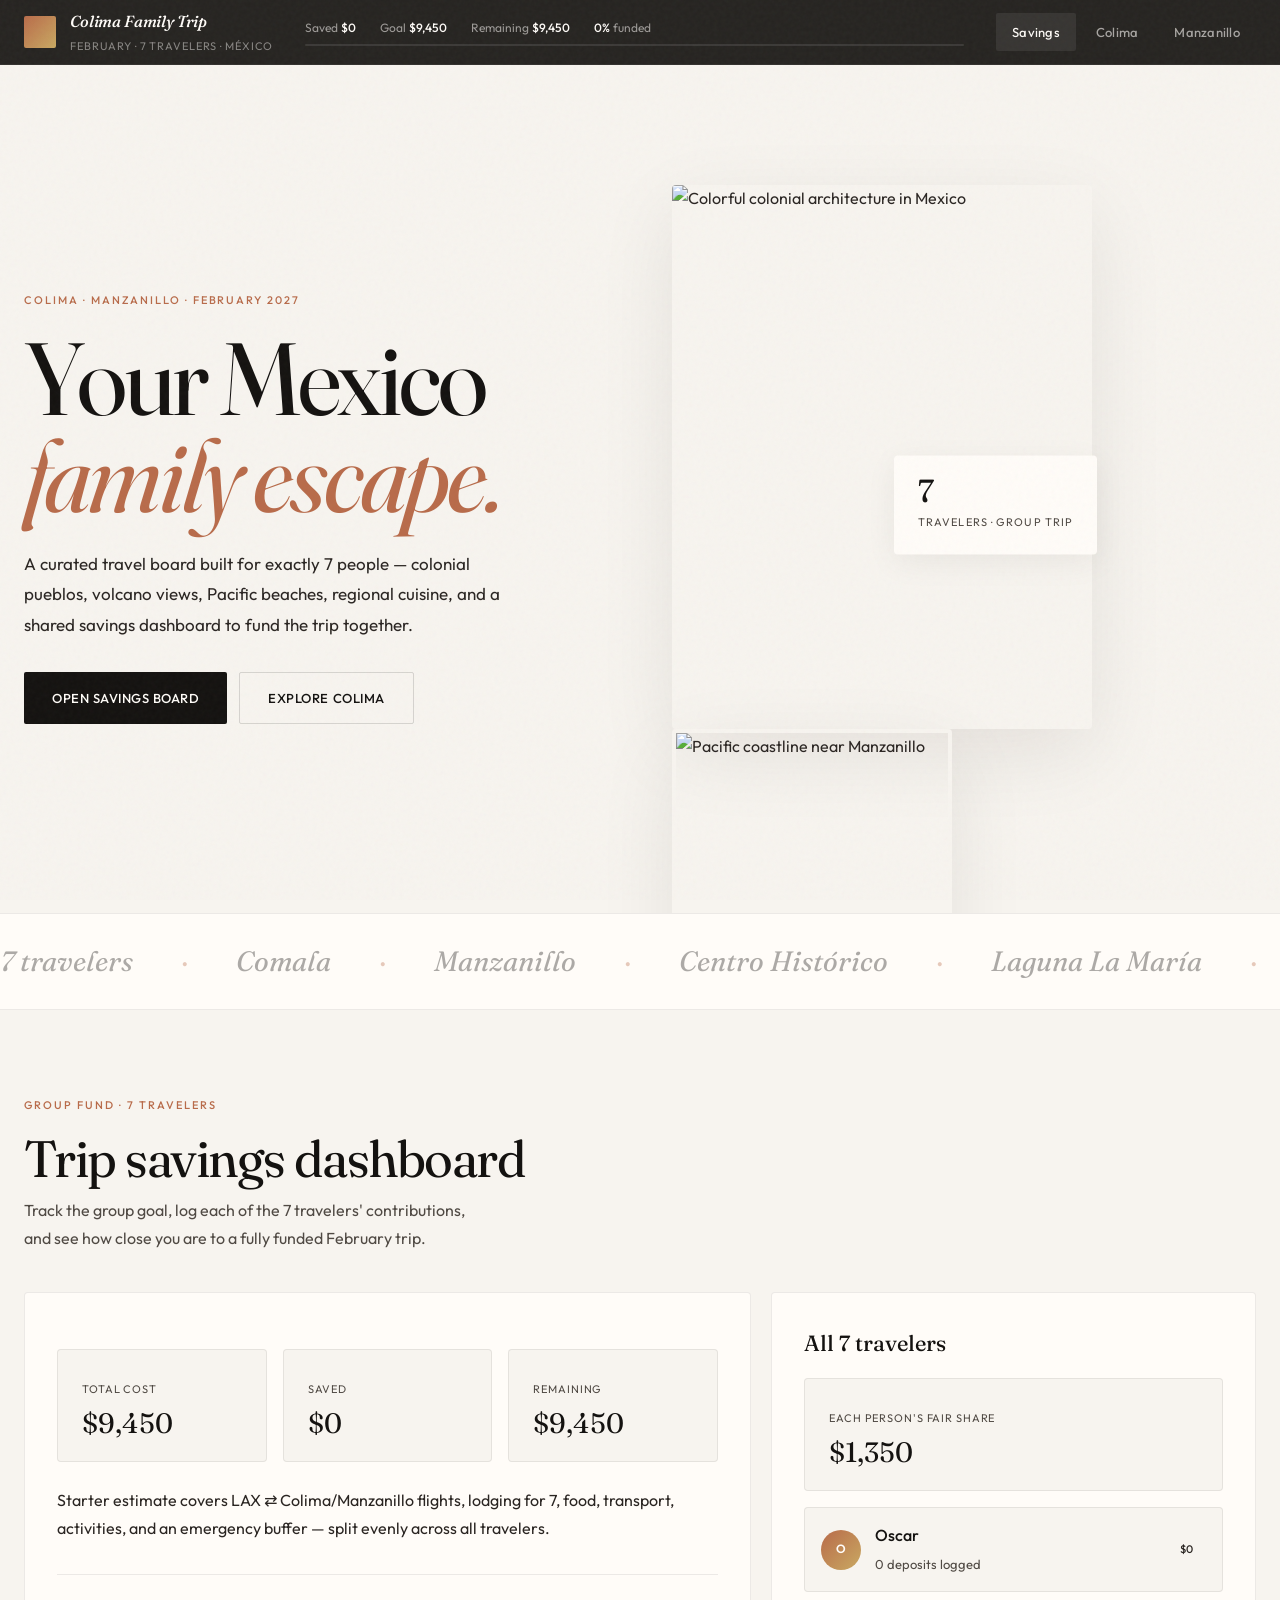
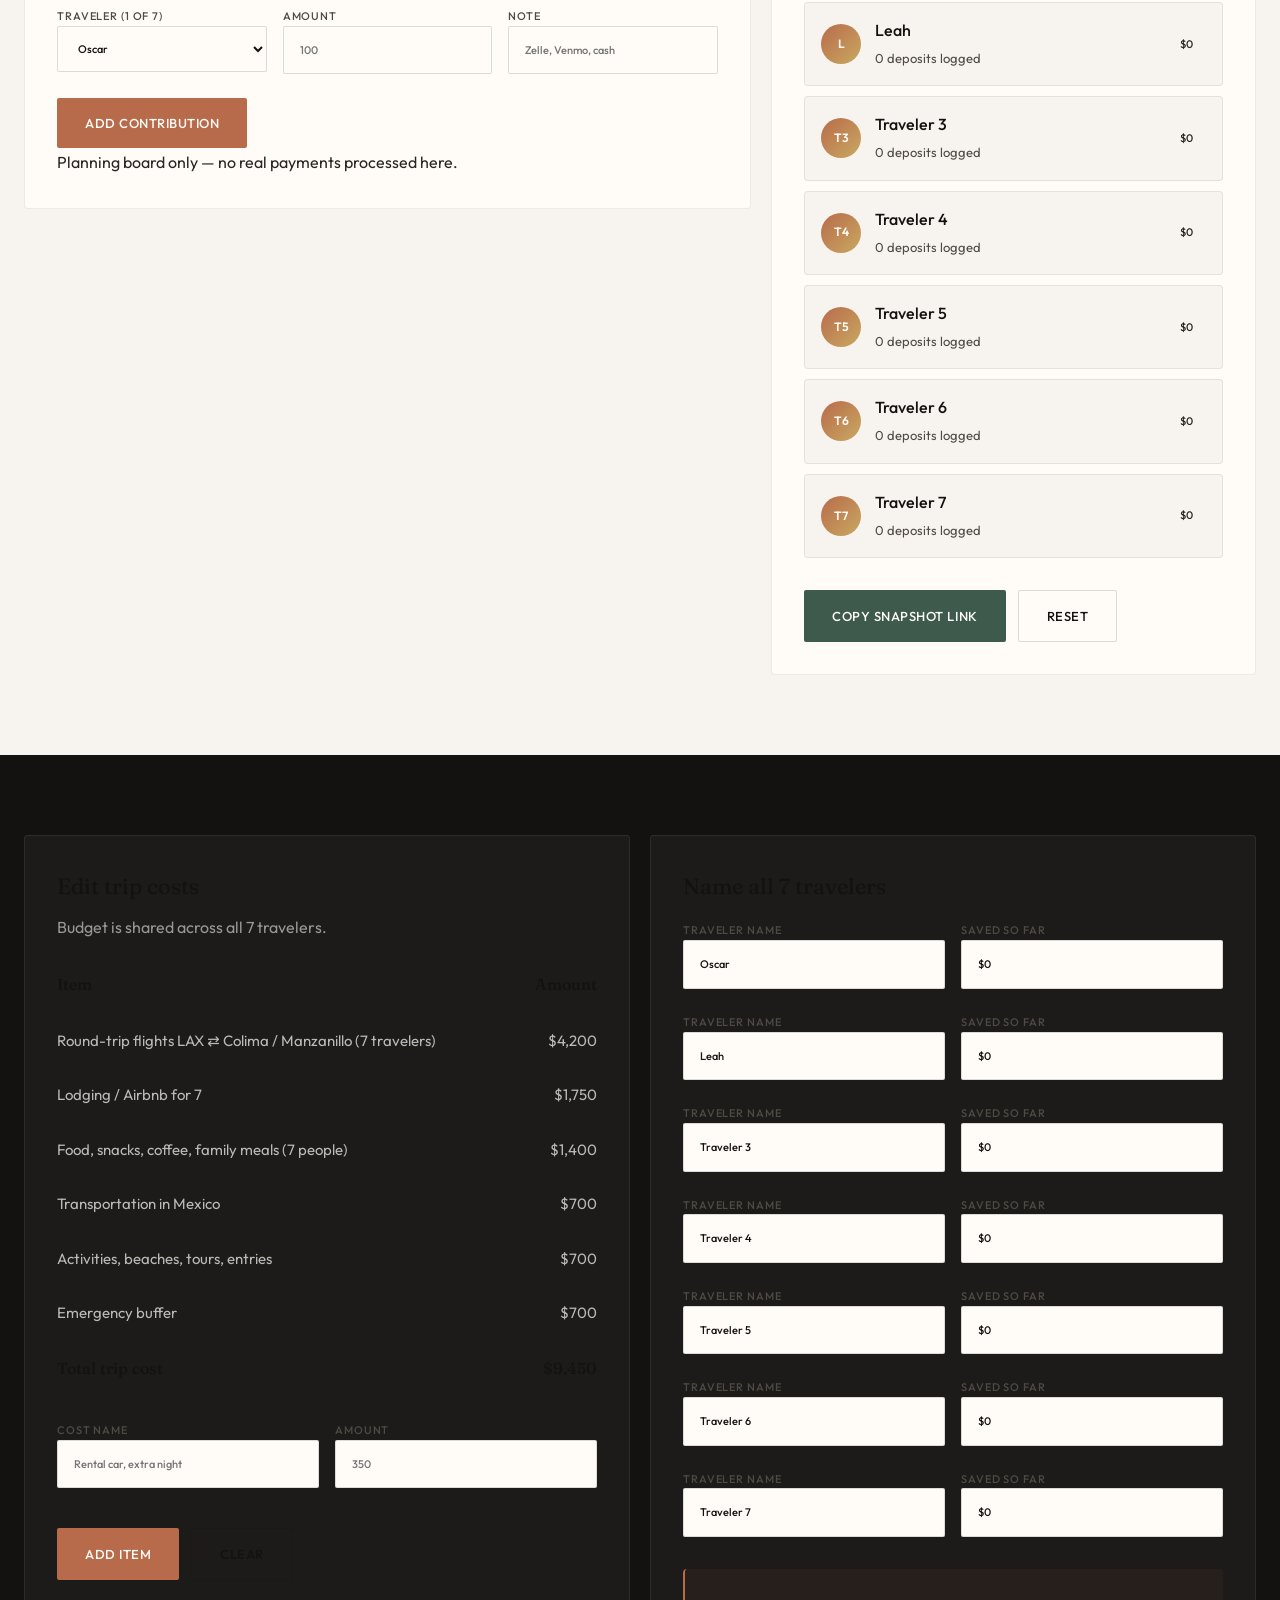
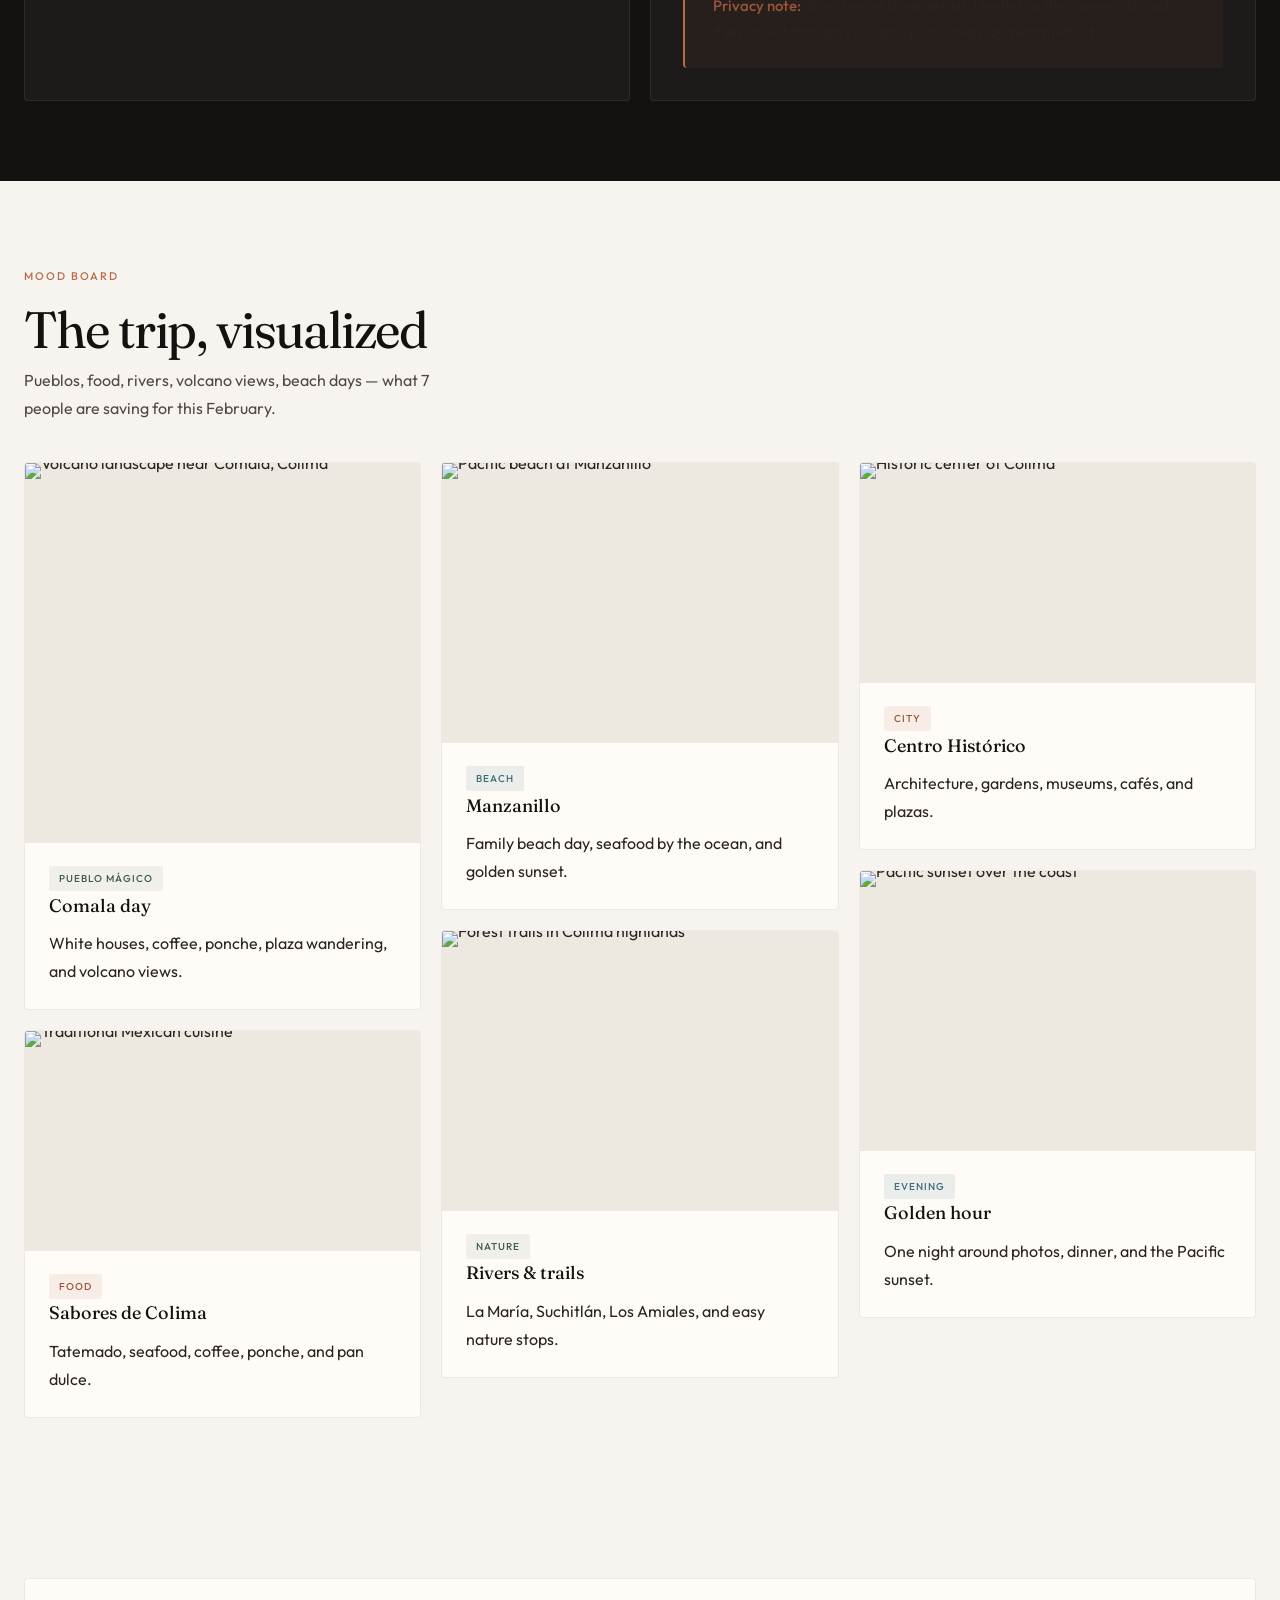
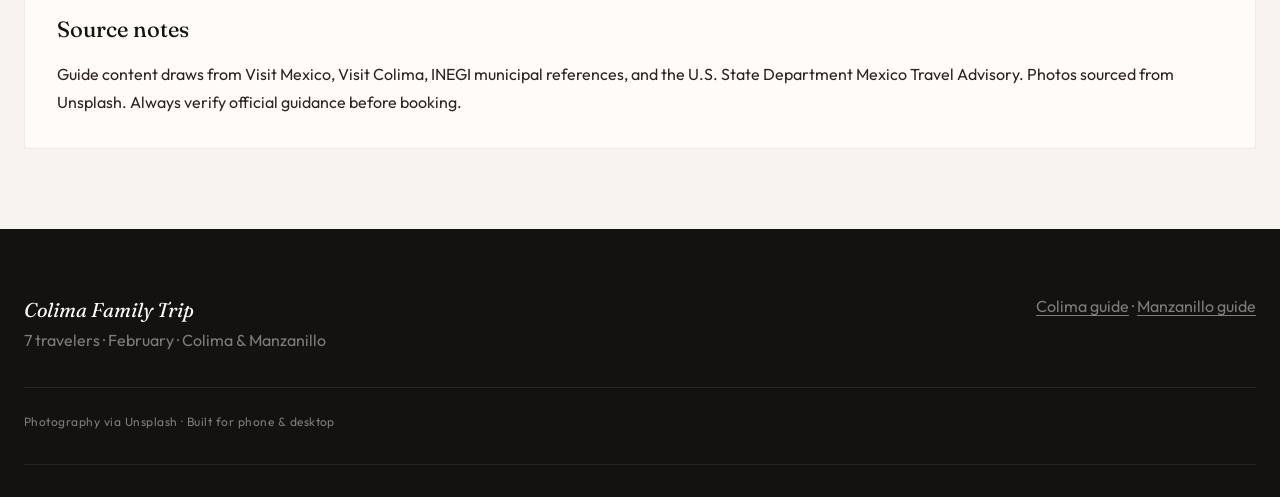
==== commit 90f9b8df: "Add curated photos, touch animations, readable mobile layout, and 7-traveler focus - Centralize veri" ====
--- a/mexico_colima_trip_site/index.html
+++ b/mexico_colima_trip_site/index.html
@@ -4,7 +4,7 @@
   <meta charset="utf-8" />
   <meta name="viewport" content="width=device-width, initial-scale=1" />
   <title>Colima February Trip | México</title>
-  <meta name="description" content="A curated travel guide and group savings dashboard for a February trip to Colima and Manzanillo, Mexico." />
+  <meta name="description" content="A curated travel guide and group savings dashboard for 7 travelers on a February trip to Colima and Manzanillo, Mexico." />
   <link rel="preconnect" href="https://fonts.googleapis.com">
   <link rel="preconnect" href="https://fonts.gstatic.com" crossorigin>
   <link href="https://fonts.googleapis.com/css2?family=Fraunces:ital,opsz,wght@0,9..144,400;0,9..144,500;1,9..144,400&family=Outfit:wght@300;400;500;600&display=swap" rel="stylesheet">
@@ -15,7 +15,7 @@
     <div class="container fund-inner">
       <a class="brand" href="index.html" aria-label="Home">
         <span class="brand-mark"></span>
-        <span><h1 data-trip-name>Colima Family Trip</h1><small>February · 7 travelers · México</small></span>
+        <span><h1 data-trip-name>Colima Family Trip</h1><small>February · <span data-traveler-count>7</span> travelers · México</small></span>
       </a>
       <div class="fund-status" aria-live="polite">
         <div class="fund-numbers">
@@ -40,18 +40,22 @@
         <div class="hero-copy reveal">
           <span class="kicker">Colima · Manzanillo · February 2027</span>
           <h2>Your Mexico<br><em style="font-style:italic;color:var(--terracotta)">family escape.</em></h2>
-          <p>A curated travel board for seven — colonial pueblos, volcano views, Pacific beaches, regional cuisine, and a shared savings dashboard to fund the journey together.</p>
+          <p>A curated travel board built for exactly 7 people — colonial pueblos, volcano views, Pacific beaches, regional cuisine, and a shared savings dashboard to fund the trip together.</p>
           <div class="button-row">
             <a class="btn" href="#savings">Open savings board</a>
             <a class="btn secondary" href="colima.html">Explore Colima</a>
           </div>
         </div>
         <div class="hero-visual reveal reveal-delay-2">
-          <img class="hero-img-main" src="https://images.unsplash.com/photo-1583422409516-2895a77bf413?auto=format&fit=crop&w=900&q=80" alt="Colonial architecture in Mexico" width="900" height="1100">
-          <img class="hero-img-accent" src="https://images.unsplash.com/photo-1505118380757-91f5f5632de0?auto=format&fit=crop&w=600&q=80" alt="Pacific coastline at Manzanillo" width="600" height="700">
+          <div class="img-touch hero-img-main-wrap">
+            <img class="hero-img-main" data-photo="heroColonial" data-photo-w="900" alt="Colorful colonial architecture in Mexico" width="900" height="1100">
+          </div>
+          <div class="img-touch hero-img-accent-wrap">
+            <img class="hero-img-accent" data-photo="heroBeach" data-photo-w="600" alt="Pacific coastline near Manzanillo" width="600" height="700">
+          </div>
           <div class="hero-stat">
-            <strong>7</strong>
-            <span>Travelers · 14 days</span>
+            <strong data-traveler-count>7</strong>
+            <span>Travelers · group trip</span>
           </div>
         </div>
       </div>
@@ -60,21 +64,21 @@
     <div class="marquee-wrap" aria-hidden="true">
       <div class="marquee">
         <div class="marquee-track">
+          <span class="marquee-item">7 travelers</span><span class="marquee-item"><em>·</em></span>
           <span class="marquee-item">Comala</span><span class="marquee-item"><em>·</em></span>
           <span class="marquee-item">Manzanillo</span><span class="marquee-item"><em>·</em></span>
           <span class="marquee-item">Centro Histórico</span><span class="marquee-item"><em>·</em></span>
           <span class="marquee-item">Laguna La María</span><span class="marquee-item"><em>·</em></span>
           <span class="marquee-item">Cuyutlán</span><span class="marquee-item"><em>·</em></span>
-          <span class="marquee-item">Nogueras</span><span class="marquee-item"><em>·</em></span>
           <span class="marquee-item">Playa Miramar</span><span class="marquee-item"><em>·</em></span>
         </div>
         <div class="marquee-track">
+          <span class="marquee-item">7 travelers</span><span class="marquee-item"><em>·</em></span>
           <span class="marquee-item">Comala</span><span class="marquee-item"><em>·</em></span>
           <span class="marquee-item">Manzanillo</span><span class="marquee-item"><em>·</em></span>
           <span class="marquee-item">Centro Histórico</span><span class="marquee-item"><em>·</em></span>
           <span class="marquee-item">Laguna La María</span><span class="marquee-item"><em>·</em></span>
           <span class="marquee-item">Cuyutlán</span><span class="marquee-item"><em>·</em></span>
-          <span class="marquee-item">Nogueras</span><span class="marquee-item"><em>·</em></span>
           <span class="marquee-item">Playa Miramar</span><span class="marquee-item"><em>·</em></span>
         </div>
       </div>
@@ -84,9 +88,9 @@
       <div class="container">
         <div class="section-title reveal">
           <div>
-            <span class="kicker">Group fund</span>
+            <span class="kicker">Group fund · 7 travelers</span>
             <h3>Trip savings dashboard</h3>
-            <p>Track the group goal, log contributions, and see how close you are to a fully funded February adventure.</p>
+            <p>Track the group goal, log each of the 7 travelers' contributions, and see how close you are to a fully funded February trip.</p>
           </div>
         </div>
         <div class="dashboard">
@@ -96,15 +100,15 @@
               <div class="stat"><span>Saved</span><strong id="statSaved">$0</strong></div>
               <div class="stat"><span>Remaining</span><strong id="statLeft">$0</strong></div>
             </div>
-            <p class="helper">Starter estimate covers LAX ⇄ Colima/Manzanillo flights, group lodging, food, transport, activities, and an emergency buffer for seven travelers.</p>
+            <p class="helper">Starter estimate covers LAX ⇄ Colima/Manzanillo flights, lodging for 7, food, transport, activities, and an emergency buffer — split evenly across all travelers.</p>
             <hr>
             <form id="contributionForm">
               <div class="form-row three">
-                <label>Traveler
+                <label>Traveler (1 of 7)
                   <select id="memberSelect"></select>
                 </label>
                 <label>Amount
-                  <input id="amountInput" type="number" min="1" step="1" placeholder="100" />
+                  <input id="amountInput" type="number" min="1" step="1" placeholder="100" inputmode="numeric" />
                 </label>
                 <label>Note
                   <input id="noteInput" placeholder="Zelle, Venmo, cash" />
@@ -115,8 +119,8 @@
             </form>
           </div>
           <aside class="card pad reveal reveal-delay-1">
-            <h3>Seven-person fund</h3>
-            <div class="stat" style="margin:1rem 0"><span>Fair share per traveler</span><strong id="statEach">$0</strong></div>
+            <h3>All 7 travelers</h3>
+            <div class="stat" style="margin:1rem 0"><span>Each person's fair share</span><strong id="statEach">$0</strong></div>
             <div id="memberList" class="member-list"></div>
             <div class="button-row">
               <button id="exportTrip" class="btn river" type="button">Copy snapshot link</button>
@@ -132,6 +136,7 @@
         <div class="grid two">
           <div class="card pad reveal" style="background:rgba(255,252,248,0.04);border-color:rgba(255,255,255,0.08)">
             <h3>Edit trip costs</h3>
+            <p class="helper" style="margin-top:0.5rem;color:rgba(255,252,248,0.55)">Budget is shared across all 7 travelers.</p>
             <table class="budget-table" aria-label="Trip budget" style="margin-top:1rem">
               <thead><tr><th>Item</th><th>Amount</th></tr></thead>
               <tbody id="budgetBody"></tbody>
@@ -139,13 +144,13 @@
             <form id="budgetForm" style="margin-top:1.5rem">
               <div class="form-row">
                 <label>Cost name<input id="budgetLabel" placeholder="Rental car, extra night" /></label>
-                <label>Amount<input id="budgetAmount" type="number" min="1" step="1" placeholder="350" /></label>
+                <label>Amount<input id="budgetAmount" type="number" min="1" step="1" placeholder="350" inputmode="numeric" /></label>
               </div>
               <div class="button-row"><button class="btn clay" type="submit">Add item</button><button id="clearBudget" class="btn secondary" type="button">Clear</button></div>
             </form>
           </div>
           <div class="card pad reveal reveal-delay-1" style="background:rgba(255,252,248,0.04);border-color:rgba(255,255,255,0.08)">
-            <h3>Rename travelers</h3>
+            <h3>Name all 7 travelers</h3>
             <div id="memberNameEditor" style="margin-top:1rem"></div>
             <div class="alert" style="margin-top:1.5rem">
               <strong>Privacy note:</strong> do not enter bank details. Use this as the planning board, then collect through your group's trusted payment method.
@@ -161,32 +166,32 @@
           <div>
             <span class="kicker">Mood board</span>
             <h3>The trip, visualized</h3>
-            <p>Pueblos, food, rivers, volcano views, beach days, and the memories you're saving for.</p>
+            <p>Pueblos, food, rivers, volcano views, beach days — what 7 people are saving for this February.</p>
           </div>
         </div>
         <div class="masonry">
           <article class="card pin tall reveal">
-            <div class="img-wrap"><img src="https://images.unsplash.com/photo-1590073242677-ac794a726217?auto=format&fit=crop&w=700&q=80" alt="Comala pueblo with volcano views" loading="lazy"></div>
+            <div class="img-wrap img-touch"><img data-photo="comala" data-photo-w="700" alt="Volcano landscape near Comala, Colima" loading="lazy" width="700" height="900"></div>
             <div class="card-content"><span class="tag">Pueblo Mágico</span><h4>Comala day</h4><p>White houses, coffee, ponche, plaza wandering, and volcano views.</p></div>
           </article>
           <article class="card pin short reveal reveal-delay-1">
-            <div class="img-wrap"><img src="https://images.unsplash.com/photo-1565299585323-38d6b0865b47?auto=format&fit=crop&w=700&q=80" alt="Traditional Mexican cuisine" loading="lazy"></div>
+            <div class="img-wrap img-touch"><img data-photo="food" data-photo-w="700" alt="Traditional Mexican cuisine" loading="lazy" width="700" height="500"></div>
             <div class="card-content"><span class="tag clay">Food</span><h4>Sabores de Colima</h4><p>Tatemado, seafood, coffee, ponche, and pan dulce.</p></div>
           </article>
           <article class="card pin reveal reveal-delay-2">
-            <div class="img-wrap"><img src="https://images.unsplash.com/photo-1505118380757-91f5f5632de0?auto=format&fit=crop&w=700&q=80" alt="Manzanillo beach" loading="lazy"></div>
+            <div class="img-wrap img-touch"><img data-photo="manzanilloBeach" data-photo-w="700" alt="Pacific beach at Manzanillo" loading="lazy" width="700" height="600"></div>
             <div class="card-content"><span class="tag river">Beach</span><h4>Manzanillo</h4><p>Family beach day, seafood by the ocean, and golden sunset.</p></div>
           </article>
           <article class="card pin reveal">
-            <div class="img-wrap"><img src="https://images.unsplash.com/photo-1441974231531-c6227db76b6e?auto=format&fit=crop&w=700&q=80" alt="Forest trails in Colima highlands" loading="lazy"></div>
+            <div class="img-wrap img-touch"><img data-photo="forest" data-photo-w="700" alt="Forest trails in Colima highlands" loading="lazy" width="700" height="600"></div>
             <div class="card-content"><span class="tag">Nature</span><h4>Rivers &amp; trails</h4><p>La María, Suchitlán, Los Amiales, and easy nature stops.</p></div>
           </article>
           <article class="card pin short reveal reveal-delay-1">
-            <div class="img-wrap"><img src="https://images.unsplash.com/photo-1518105778042-126173f04020?auto=format&fit=crop&w=700&q=80" alt="Historic center of Colima" loading="lazy"></div>
+            <div class="img-wrap img-touch"><img data-photo="colimaCity" data-photo-w="700" alt="Historic center of Colima" loading="lazy" width="700" height="500"></div>
             <div class="card-content"><span class="tag clay">City</span><h4>Centro Histórico</h4><p>Architecture, gardens, museums, cafés, and plazas.</p></div>
           </article>
           <article class="card pin reveal reveal-delay-2">
-            <div class="img-wrap"><img src="https://images.unsplash.com/photo-1506905925346-21bda4d32df4?auto=format&fit=crop&w=700&q=80" alt="Pacific sunset" loading="lazy"></div>
+            <div class="img-wrap img-touch"><img data-photo="sunset" data-photo-w="700" alt="Pacific sunset over the coast" loading="lazy" width="700" height="600"></div>
             <div class="card-content"><span class="tag river">Evening</span><h4>Golden hour</h4><p>One night around photos, dinner, and the Pacific sunset.</p></div>
           </article>
         </div>
@@ -196,19 +201,20 @@
     <section class="section">
       <div class="container card pad sources reveal">
         <h3>Source notes</h3>
-        <p style="margin-top:0.75rem">Guide content draws from Visit Mexico, Visit Colima, INEGI municipal references, and the U.S. State Department Mexico Travel Advisory. Always verify official guidance before booking.</p>
+        <p style="margin-top:0.75rem">Guide content draws from Visit Mexico, Visit Colima, INEGI municipal references, and the U.S. State Department Mexico Travel Advisory. Photos sourced from Unsplash. Always verify official guidance before booking.</p>
       </div>
     </section>
   </main>
 
   <footer class="footer">
     <div class="container">
-      <div><strong>Colima Family Trip</strong><br>Curated guide · group savings · February México</div>
+      <div><strong>Colima Family Trip</strong><br>7 travelers · February · Colima &amp; Manzanillo</div>
       <div><a href="colima.html">Colima guide</a> · <a href="manzanillo.html">Manzanillo guide</a></div>
     </div>
     <div class="container footer-bottom">Photography via Unsplash · Built for phone &amp; desktop</div>
   </footer>
 
+  <script src="photos.js"></script>
   <script src="app.js"></script>
   <script src="animations.js"></script>
 </body>
--- a/mexico_colima_trip_site/styles.css
+++ b/mexico_colima_trip_site/styles.css
@@ -4,8 +4,8 @@
 
 :root {
   --ink: #141210;
-  --ink-soft: #3d3834;
-  --muted: #7a736c;
+  --ink-soft: #2a2522;
+  --muted: #504a44;
   --cream: #f7f4ef;
   --cream-deep: #ede8e0;
   --white: #fffcf8;
@@ -34,16 +34,19 @@
 html {
   scroll-behavior: smooth;
   font-size: 16px;
+  -webkit-text-size-adjust: 100%;
+  text-size-adjust: 100%;
 }
 
 body {
   margin: 0;
   font-family: var(--font-body);
   font-weight: 400;
-  line-height: 1.65;
+  line-height: 1.7;
   color: var(--ink-soft);
   background: var(--cream);
   -webkit-font-smoothing: antialiased;
+  text-rendering: optimizeLegibility;
   overflow-x: hidden;
 }
 
@@ -209,18 +212,18 @@
 .hero p,
 .page-hero p {
   font-size: 1.0625rem;
-  line-height: 1.75;
-  color: var(--muted);
+  line-height: 1.8;
+  color: var(--ink-soft);
   max-width: 32rem;
-  font-weight: 300;
+  font-weight: 400;
 }
 
 .section-title p {
   max-width: 28rem;
   color: var(--muted);
-  line-height: 1.7;
+  line-height: 1.75;
   margin: 0.75rem 0 0;
-  font-weight: 300;
+  font-weight: 400;
 }
 
 /* ── Hero (home) ──────────────────────────────────────────────────────── */
@@ -246,27 +249,40 @@
   height: min(72vh, 640px);
 }
 
-.hero-img-main {
+.hero-img-main-wrap {
   position: absolute;
   top: 0;
   right: 0;
   width: 72%;
   height: 85%;
-  object-fit: cover;
   border-radius: var(--radius-lg);
   box-shadow: var(--shadow-soft);
 }
 
-.hero-img-accent {
+.hero-img-accent-wrap {
   position: absolute;
   bottom: 0;
   left: 0;
   width: 48%;
   height: 52%;
-  object-fit: cover;
   border-radius: var(--radius-lg);
   box-shadow: var(--shadow-soft);
   border: 4px solid var(--cream);
+  z-index: 2;
+}
+
+.hero-img-main-wrap img,
+.hero-img-accent-wrap img {
+  width: 100%;
+  height: 100%;
+  object-fit: cover;
+}
+
+.hero-img-main,
+.hero-img-accent {
+  width: 100%;
+  height: 100%;
+  object-fit: cover;
 }
 
 .hero-stat {
@@ -369,7 +385,7 @@
   width: 100%;
   height: 100%;
   object-fit: cover;
-  transition: transform 1.2s var(--ease-out);
+  transition: transform 0.45s var(--ease-out), filter 0.45s var(--ease-out);
 }
 
 .page-hero-image:hover img {
@@ -429,26 +445,68 @@
 .card h4 { font-size: 1.125rem; }
 
 .card p {
-  color: var(--muted);
-  line-height: 1.7;
+  color: var(--ink-soft);
+  line-height: 1.75;
   margin: 0;
-  font-weight: 300;
-  font-size: 0.9375rem;
+  font-weight: 400;
+  font-size: 1rem;
 }
 
 .card img {
   width: 100%;
   object-fit: cover;
   background: var(--cream-deep);
-  transition: transform 0.7s var(--ease-out);
-}
-
-.card:hover img { transform: scale(1.03); }
+  transition: transform 0.45s var(--ease-out), filter 0.45s var(--ease-out);
+}
 
 .card-content { padding: 1.25rem 1.5rem 1.5rem; }
 
-.card .img-wrap {
+.card .img-wrap,
+.img-touch {
+  position: relative;
   overflow: hidden;
+  -webkit-tap-highlight-color: transparent;
+  touch-action: manipulation;
+}
+
+@media (hover: hover) {
+  .img-touch:hover img { transform: scale(1.04); }
+}
+
+.img-touch.is-touched img,
+.img-touch:active img {
+  transform: scale(1.06);
+  filter: brightness(1.04);
+}
+
+.img-touch::after {
+  content: "";
+  position: absolute;
+  inset: 0;
+  background: rgba(255, 252, 248, 0);
+  transition: background 0.3s ease;
+  pointer-events: none;
+}
+
+.img-touch.is-touched::after,
+.img-touch:active::after {
+  background: rgba(255, 252, 248, 0.14);
+}
+
+.touch-ripple {
+  position: absolute;
+  width: 48px;
+  height: 48px;
+  margin: -24px 0 0 -24px;
+  border-radius: 50%;
+  background: rgba(255, 255, 255, 0.4);
+  pointer-events: none;
+  animation: touchRipple 0.55s ease-out forwards;
+}
+
+@keyframes touchRipple {
+  from { transform: scale(0); opacity: 0.7; }
+  to { transform: scale(3.5); opacity: 0; }
 }
 
 /* Masonry Pinterest board */
@@ -661,11 +719,11 @@
 .form-row.three { grid-template-columns: repeat(3, 1fr); }
 
 .helper {
-  font-size: 0.8125rem;
+  font-size: 0.875rem;
   color: var(--muted);
-  line-height: 1.55;
+  line-height: 1.65;
   margin-top: 0.75rem;
-  font-weight: 300;
+  font-weight: 400;
 }
 
 .member-list { display: grid; gap: 0.625rem; }
@@ -833,6 +891,7 @@
   box-shadow: var(--shadow-soft);
 }
 
+.hero-card .img-touch img { height: 400px; width: 100%; object-fit: cover; }
 .hero-card img { height: 400px; width: 100%; object-fit: cover; }
 
 .hero-card .caption {
@@ -920,6 +979,8 @@
 }
 
 @media (max-width: 768px) {
+  html { font-size: 17px; }
+
   .fund-inner {
     grid-template-columns: 1fr;
     gap: 0.75rem;
@@ -927,14 +988,28 @@
   }
 
   .fund-status { order: 3; }
-  .nav { flex-wrap: wrap; }
-
-  .hero { padding: 3rem 0 2rem; }
+  .nav {
+    flex-wrap: wrap;
+    gap: 0.375rem;
+  }
+
+  .hero { padding: 2.5rem 0 2rem; }
 
   .hero h2,
-  .page-hero h2 { font-size: clamp(2.5rem, 10vw, 3.5rem); }
-
-  .section { padding: 3.5rem 0; }
+  .page-hero h2 {
+    font-size: clamp(2.25rem, 9vw, 3.25rem);
+    line-height: 1.05;
+  }
+
+  .hero p,
+  .page-hero p,
+  .card p,
+  .alert {
+    font-size: 1.0625rem;
+    line-height: 1.8;
+  }
+
+  .section { padding: 3rem 0; }
 
   .section-title {
     flex-direction: column;
@@ -943,6 +1018,7 @@
 
   .stat-grid,
   .grid.two,
+  .grid.three,
   .form-row,
   .form-row.three { grid-template-columns: 1fr; }
 
@@ -950,13 +1026,88 @@
 
   .mini-map { grid-template-columns: repeat(2, 1fr); }
 
-  .hero-stat { display: none; }
+  .hero-visual {
+    height: min(52vh, 360px);
+    margin-top: 1.5rem;
+  }
+
+  .hero-img-main-wrap {
+    width: 78%;
+    height: 80%;
+  }
+
+  .hero-img-accent-wrap {
+    width: 52%;
+    height: 48%;
+  }
+
+  .hero-stat {
+    display: block;
+    left: 30%;
+    padding: 1rem 1.25rem;
+  }
+
+  .hero-stat strong { font-size: 1.5rem; }
+
+  .page-hero-image { height: 260px; }
+
+  .guide-card .img-wrap img,
+  .pin .img-wrap img { height: 220px !important; }
+
+  .card.pad { padding: 1.5rem; }
+
+  .card h3 { font-size: 1.5rem; }
+  .card h4 { font-size: 1.2rem; }
+
+  .btn {
+    min-height: 48px;
+    padding: 0.875rem 1.5rem;
+    font-size: 0.875rem;
+  }
+
+  .filter {
+    min-height: 44px;
+    padding: 0.625rem 1.25rem;
+    font-size: 0.875rem;
+  }
+
+  .guide-card .meta {
+    flex-direction: column;
+    align-items: stretch;
+  }
+
+  .guide-card .meta .btn { width: 100%; }
+
+  label { font-size: 0.75rem; }
+
+  input, select {
+    min-height: 48px;
+    font-size: 1rem;
+  }
+
+  .fund-numbers {
+    font-size: 0.8125rem;
+    gap: 0.625rem 1rem;
+  }
+
+  .brand h1 { font-size: 1.0625rem; }
+  .brand small { font-size: 0.75rem; }
+
+  .marquee-item { font-size: 1.125rem; }
+
+  body::before { opacity: 0.02; }
 }
 
 @media (max-width: 480px) {
-  .container { width: calc(100% - 1.5rem); }
-
-  .fund-numbers { gap: 0.75rem; font-size: 0.6875rem; }
-
-  .nav a { padding: 0.375rem 0.75rem; font-size: 0.75rem; }
-}
+  .container { width: calc(100% - 1.25rem); }
+
+  .nav a {
+    padding: 0.5rem 0.875rem;
+    font-size: 0.8125rem;
+    min-height: 40px;
+    display: inline-flex;
+    align-items: center;
+  }
+
+  .button-row .btn { flex: 1 1 auto; justify-content: center; }
+}
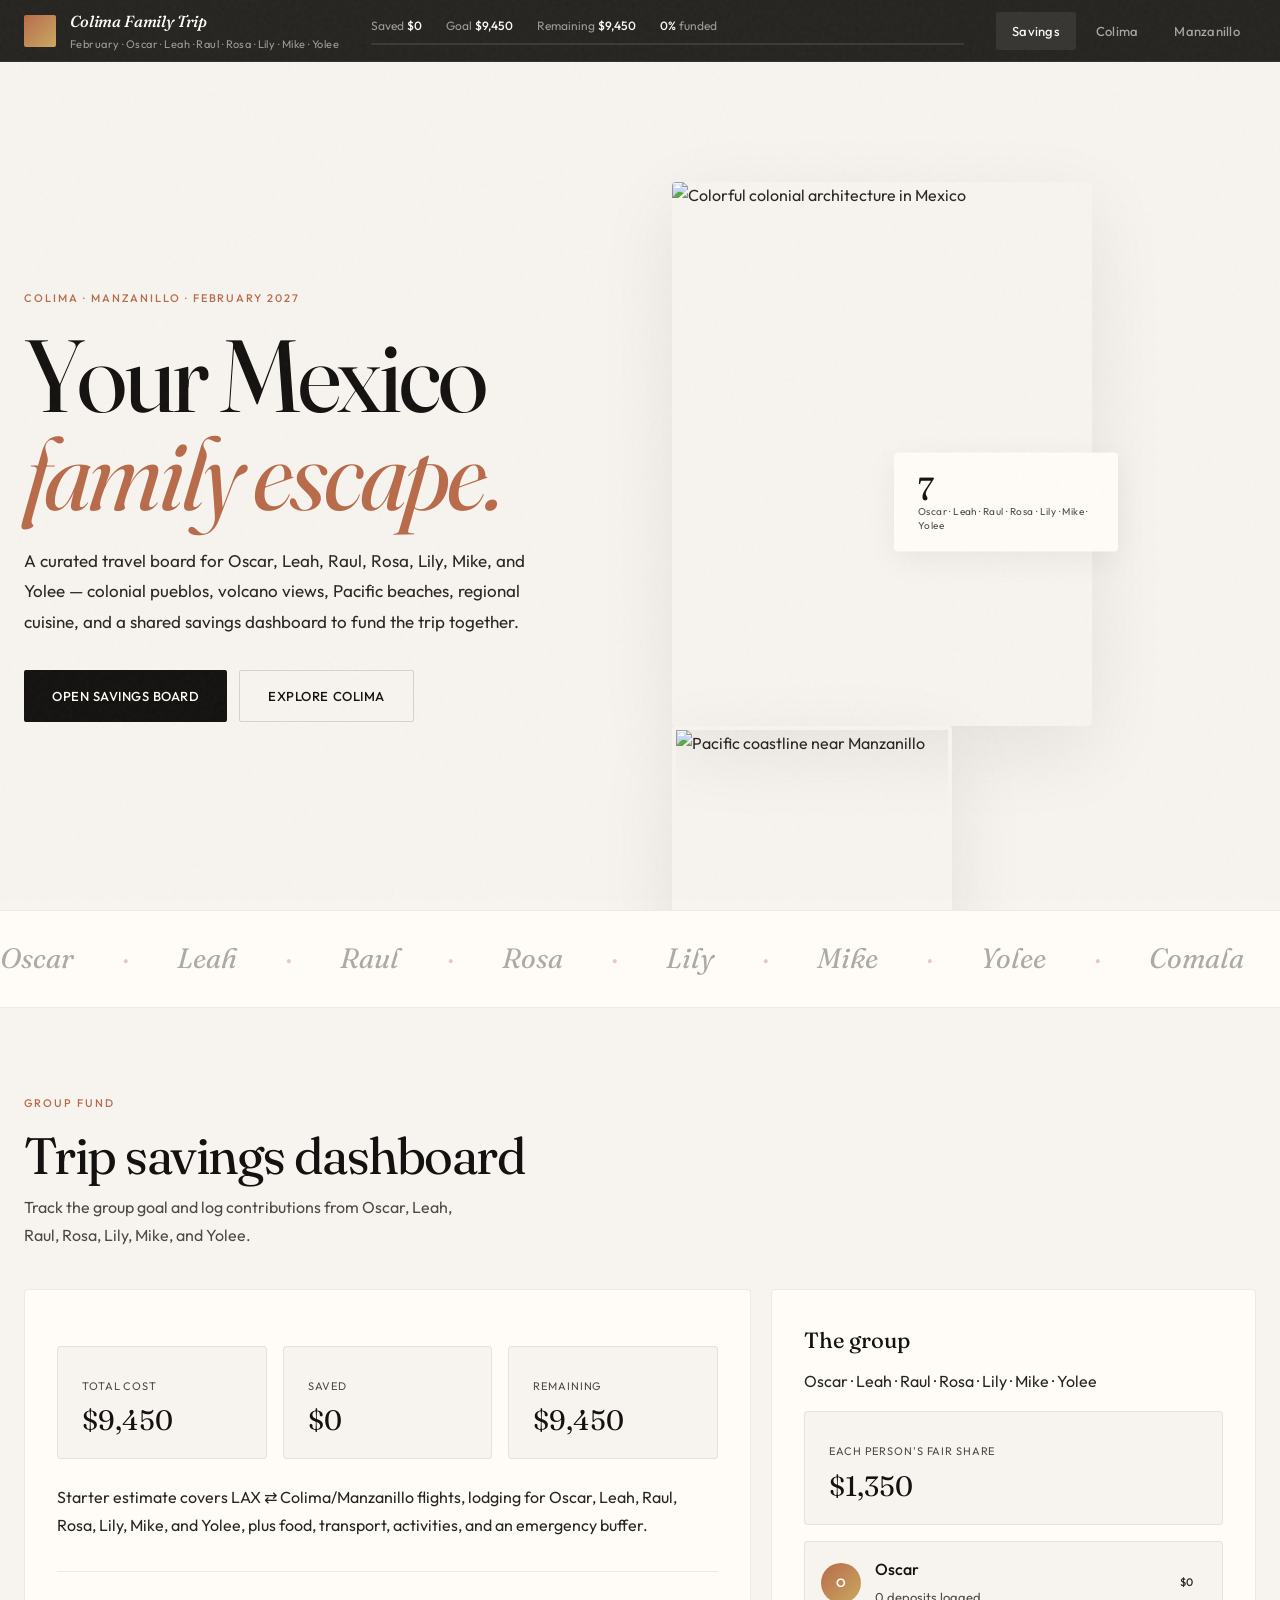
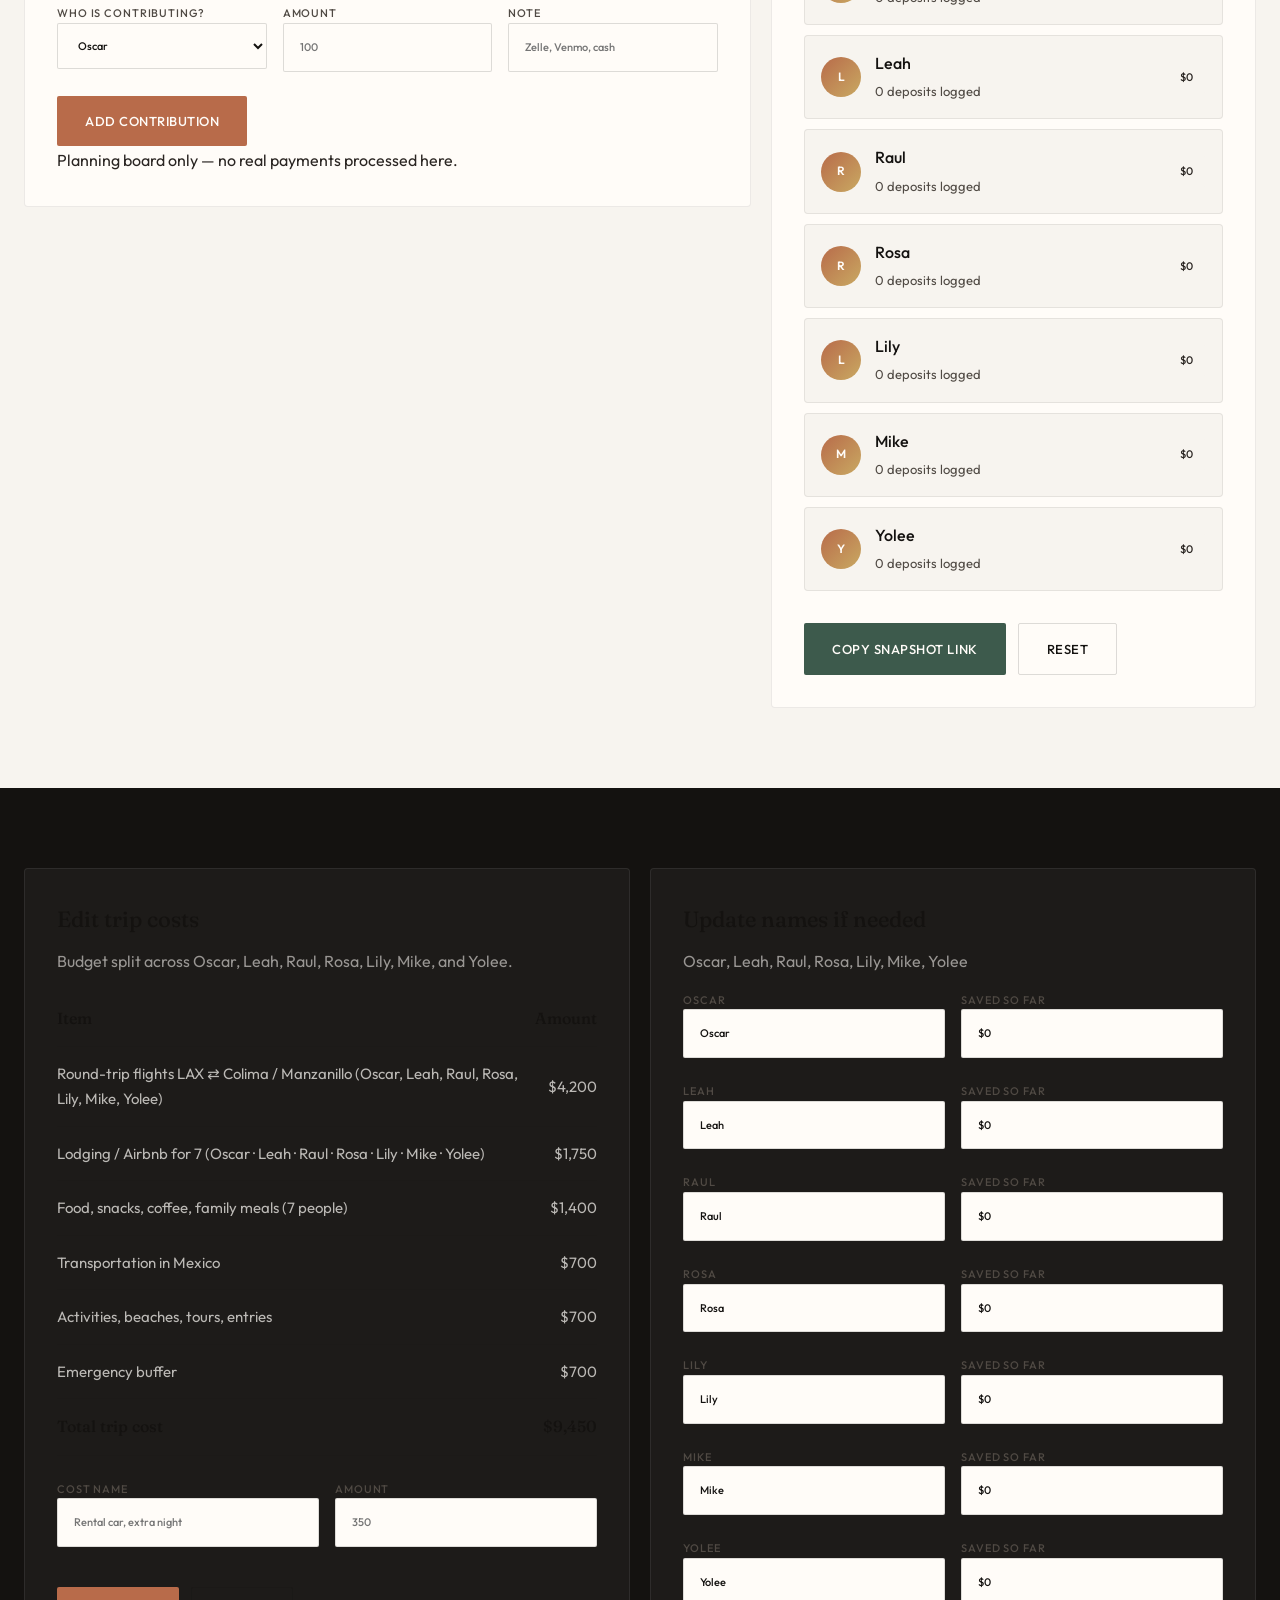
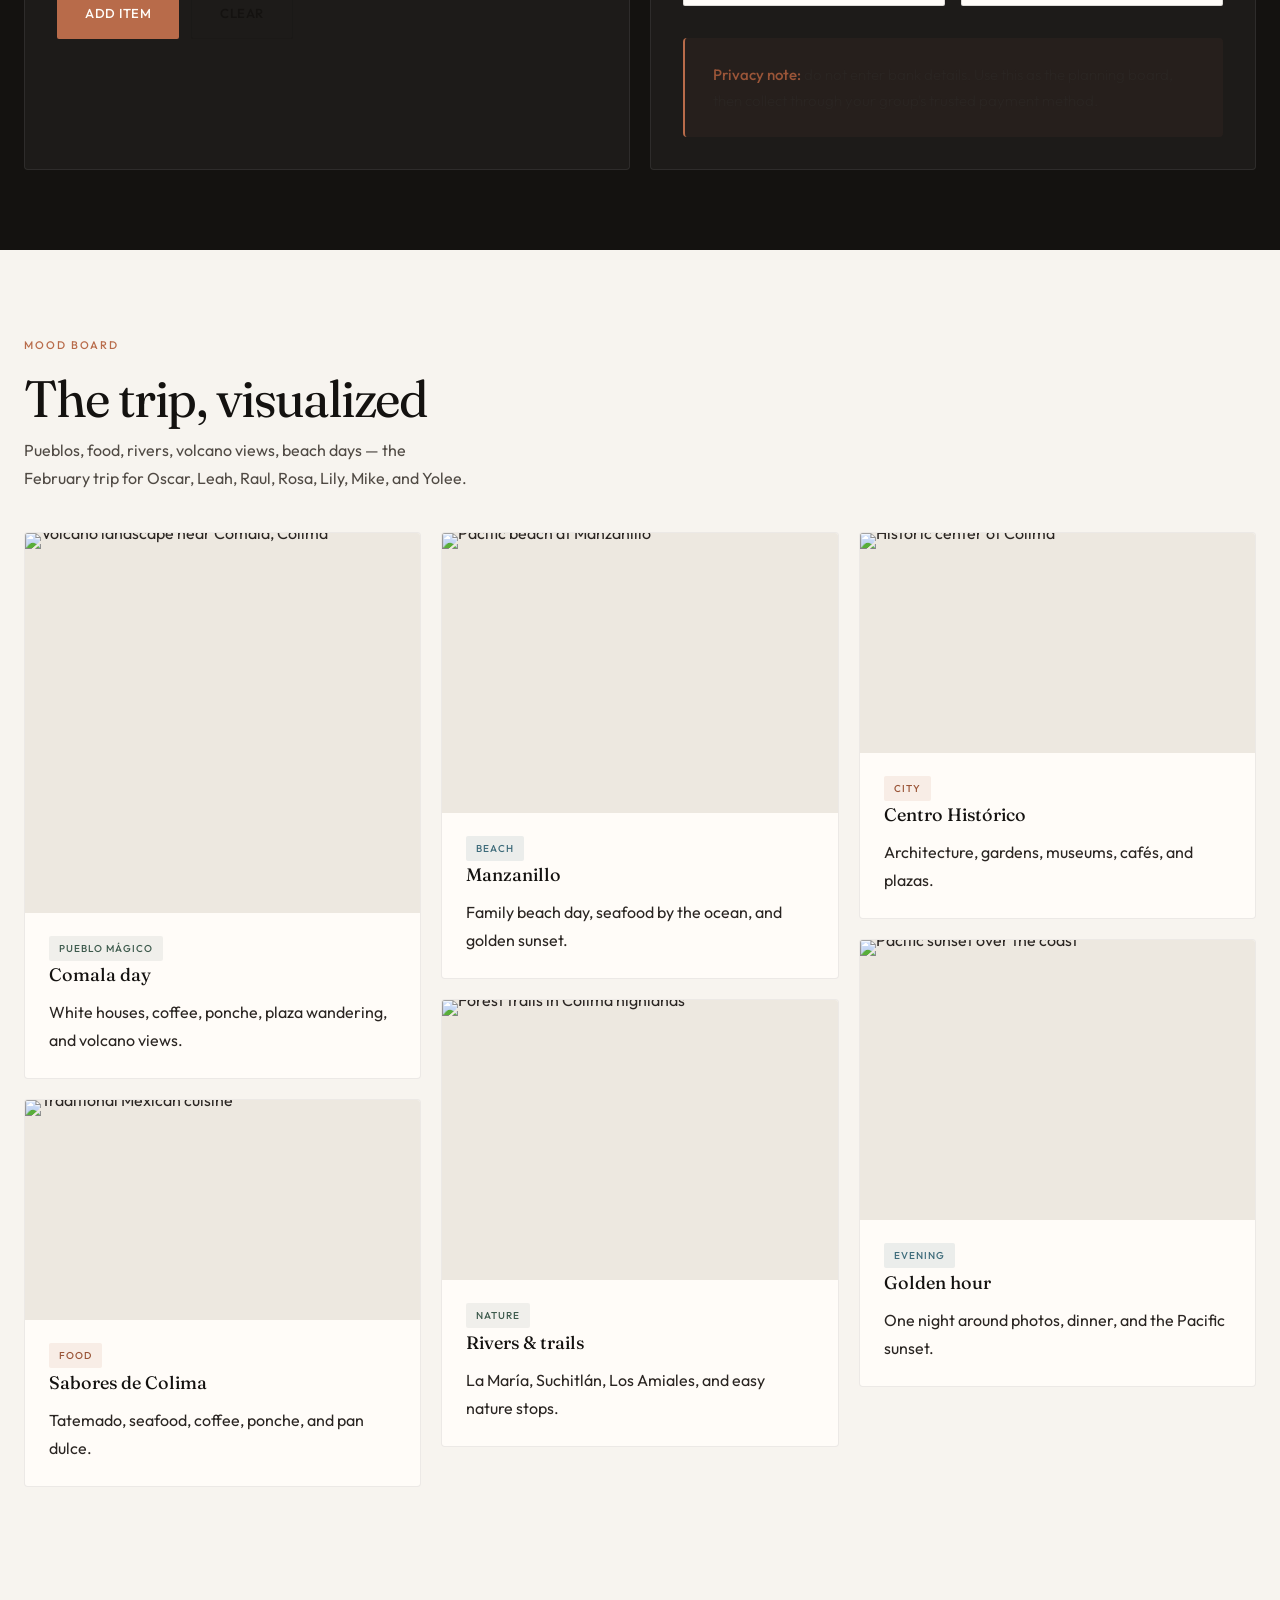
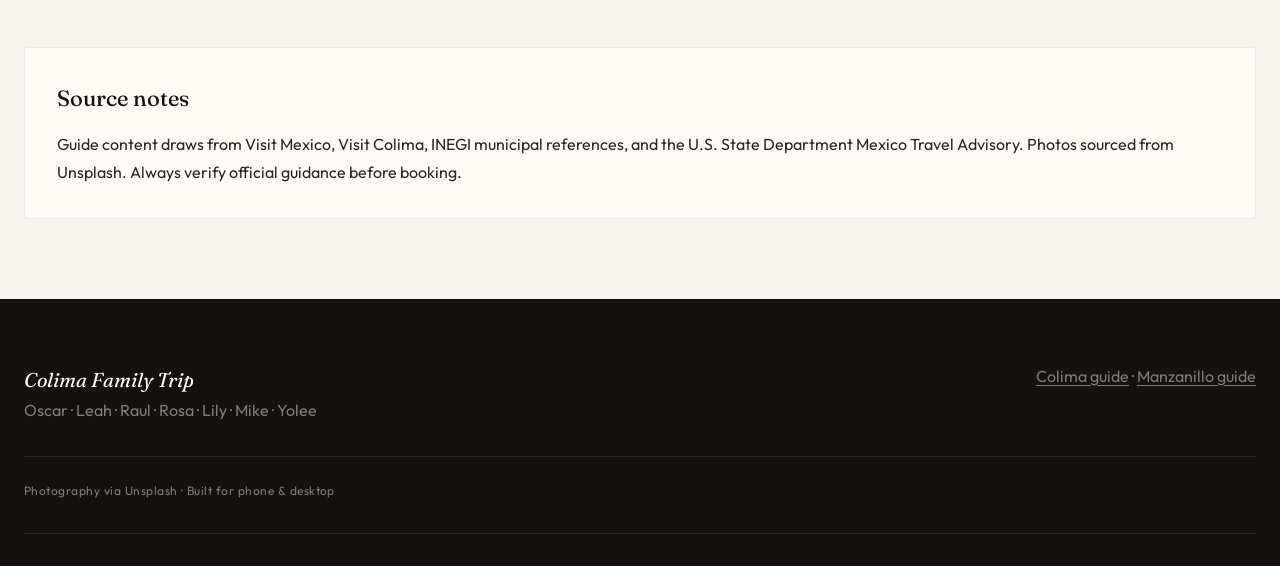
==== commit c0abac61: "Replace all placeholder traveler names with the full group roster - Centralize Oscar, Leah, Raul, Ro" ====
--- a/mexico_colima_trip_site/index.html
+++ b/mexico_colima_trip_site/index.html
@@ -4,7 +4,7 @@
   <meta charset="utf-8" />
   <meta name="viewport" content="width=device-width, initial-scale=1" />
   <title>Colima February Trip | México</title>
-  <meta name="description" content="A curated travel guide and group savings dashboard for 7 travelers on a February trip to Colima and Manzanillo, Mexico." />
+  <meta name="description" content="February Colima &amp; Manzanillo trip for Oscar, Leah, Raul, Rosa, Lily, Mike, and Yolee — travel guide and group savings dashboard." />
   <link rel="preconnect" href="https://fonts.googleapis.com">
   <link rel="preconnect" href="https://fonts.gstatic.com" crossorigin>
   <link href="https://fonts.googleapis.com/css2?family=Fraunces:ital,opsz,wght@0,9..144,400;0,9..144,500;1,9..144,400&family=Outfit:wght@300;400;500;600&display=swap" rel="stylesheet">
@@ -15,7 +15,7 @@
     <div class="container fund-inner">
       <a class="brand" href="index.html" aria-label="Home">
         <span class="brand-mark"></span>
-        <span><h1 data-trip-name>Colima Family Trip</h1><small>February · <span data-traveler-count>7</span> travelers · México</small></span>
+        <span><h1 data-trip-name>Colima Family Trip</h1><small>February · <span data-traveler-roster>Oscar · Leah · Raul · Rosa · Lily · Mike · Yolee</span></small></span>
       </a>
       <div class="fund-status" aria-live="polite">
         <div class="fund-numbers">
@@ -40,7 +40,7 @@
         <div class="hero-copy reveal">
           <span class="kicker">Colima · Manzanillo · February 2027</span>
           <h2>Your Mexico<br><em style="font-style:italic;color:var(--terracotta)">family escape.</em></h2>
-          <p>A curated travel board built for exactly 7 people — colonial pueblos, volcano views, Pacific beaches, regional cuisine, and a shared savings dashboard to fund the trip together.</p>
+          <p>A curated travel board for Oscar, Leah, Raul, Rosa, Lily, Mike, and Yolee — colonial pueblos, volcano views, Pacific beaches, regional cuisine, and a shared savings dashboard to fund the trip together.</p>
           <div class="button-row">
             <a class="btn" href="#savings">Open savings board</a>
             <a class="btn secondary" href="colima.html">Explore Colima</a>
@@ -55,7 +55,7 @@
           </div>
           <div class="hero-stat">
             <strong data-traveler-count>7</strong>
-            <span>Travelers · group trip</span>
+            <span data-traveler-roster>Oscar · Leah · Raul · Rosa · Lily · Mike · Yolee</span>
           </div>
         </div>
       </div>
@@ -64,21 +64,31 @@
     <div class="marquee-wrap" aria-hidden="true">
       <div class="marquee">
         <div class="marquee-track">
-          <span class="marquee-item">7 travelers</span><span class="marquee-item"><em>·</em></span>
+          <span class="marquee-item">Oscar</span><span class="marquee-item"><em>·</em></span>
+          <span class="marquee-item">Leah</span><span class="marquee-item"><em>·</em></span>
+          <span class="marquee-item">Raul</span><span class="marquee-item"><em>·</em></span>
+          <span class="marquee-item">Rosa</span><span class="marquee-item"><em>·</em></span>
+          <span class="marquee-item">Lily</span><span class="marquee-item"><em>·</em></span>
+          <span class="marquee-item">Mike</span><span class="marquee-item"><em>·</em></span>
+          <span class="marquee-item">Yolee</span><span class="marquee-item"><em>·</em></span>
           <span class="marquee-item">Comala</span><span class="marquee-item"><em>·</em></span>
           <span class="marquee-item">Manzanillo</span><span class="marquee-item"><em>·</em></span>
           <span class="marquee-item">Centro Histórico</span><span class="marquee-item"><em>·</em></span>
           <span class="marquee-item">Laguna La María</span><span class="marquee-item"><em>·</em></span>
-          <span class="marquee-item">Cuyutlán</span><span class="marquee-item"><em>·</em></span>
           <span class="marquee-item">Playa Miramar</span><span class="marquee-item"><em>·</em></span>
         </div>
         <div class="marquee-track">
-          <span class="marquee-item">7 travelers</span><span class="marquee-item"><em>·</em></span>
+          <span class="marquee-item">Oscar</span><span class="marquee-item"><em>·</em></span>
+          <span class="marquee-item">Leah</span><span class="marquee-item"><em>·</em></span>
+          <span class="marquee-item">Raul</span><span class="marquee-item"><em>·</em></span>
+          <span class="marquee-item">Rosa</span><span class="marquee-item"><em>·</em></span>
+          <span class="marquee-item">Lily</span><span class="marquee-item"><em>·</em></span>
+          <span class="marquee-item">Mike</span><span class="marquee-item"><em>·</em></span>
+          <span class="marquee-item">Yolee</span><span class="marquee-item"><em>·</em></span>
           <span class="marquee-item">Comala</span><span class="marquee-item"><em>·</em></span>
           <span class="marquee-item">Manzanillo</span><span class="marquee-item"><em>·</em></span>
           <span class="marquee-item">Centro Histórico</span><span class="marquee-item"><em>·</em></span>
           <span class="marquee-item">Laguna La María</span><span class="marquee-item"><em>·</em></span>
-          <span class="marquee-item">Cuyutlán</span><span class="marquee-item"><em>·</em></span>
           <span class="marquee-item">Playa Miramar</span><span class="marquee-item"><em>·</em></span>
         </div>
       </div>
@@ -88,9 +98,9 @@
       <div class="container">
         <div class="section-title reveal">
           <div>
-            <span class="kicker">Group fund · 7 travelers</span>
+            <span class="kicker">Group fund</span>
             <h3>Trip savings dashboard</h3>
-            <p>Track the group goal, log each of the 7 travelers' contributions, and see how close you are to a fully funded February trip.</p>
+            <p>Track the group goal and log contributions from Oscar, Leah, Raul, Rosa, Lily, Mike, and Yolee.</p>
           </div>
         </div>
         <div class="dashboard">
@@ -100,11 +110,11 @@
               <div class="stat"><span>Saved</span><strong id="statSaved">$0</strong></div>
               <div class="stat"><span>Remaining</span><strong id="statLeft">$0</strong></div>
             </div>
-            <p class="helper">Starter estimate covers LAX ⇄ Colima/Manzanillo flights, lodging for 7, food, transport, activities, and an emergency buffer — split evenly across all travelers.</p>
+            <p class="helper">Starter estimate covers LAX ⇄ Colima/Manzanillo flights, lodging for Oscar, Leah, Raul, Rosa, Lily, Mike, and Yolee, plus food, transport, activities, and an emergency buffer.</p>
             <hr>
             <form id="contributionForm">
               <div class="form-row three">
-                <label>Traveler (1 of 7)
+                <label>Who is contributing?
                   <select id="memberSelect"></select>
                 </label>
                 <label>Amount
@@ -119,7 +129,8 @@
             </form>
           </div>
           <aside class="card pad reveal reveal-delay-1">
-            <h3>All 7 travelers</h3>
+            <h3>The group</h3>
+            <p class="helper" style="margin-top:0.25rem"><span data-traveler-roster>Oscar · Leah · Raul · Rosa · Lily · Mike · Yolee</span></p>
             <div class="stat" style="margin:1rem 0"><span>Each person's fair share</span><strong id="statEach">$0</strong></div>
             <div id="memberList" class="member-list"></div>
             <div class="button-row">
@@ -136,7 +147,7 @@
         <div class="grid two">
           <div class="card pad reveal" style="background:rgba(255,252,248,0.04);border-color:rgba(255,255,255,0.08)">
             <h3>Edit trip costs</h3>
-            <p class="helper" style="margin-top:0.5rem;color:rgba(255,252,248,0.55)">Budget is shared across all 7 travelers.</p>
+            <p class="helper" style="margin-top:0.5rem;color:rgba(255,252,248,0.55)">Budget split across Oscar, Leah, Raul, Rosa, Lily, Mike, and Yolee.</p>
             <table class="budget-table" aria-label="Trip budget" style="margin-top:1rem">
               <thead><tr><th>Item</th><th>Amount</th></tr></thead>
               <tbody id="budgetBody"></tbody>
@@ -150,7 +161,8 @@
             </form>
           </div>
           <div class="card pad reveal reveal-delay-1" style="background:rgba(255,252,248,0.04);border-color:rgba(255,255,255,0.08)">
-            <h3>Name all 7 travelers</h3>
+            <h3>Update names if needed</h3>
+            <p class="helper" style="margin-top:0.25rem;color:rgba(255,252,248,0.55)">Oscar, Leah, Raul, Rosa, Lily, Mike, Yolee</p>
             <div id="memberNameEditor" style="margin-top:1rem"></div>
             <div class="alert" style="margin-top:1.5rem">
               <strong>Privacy note:</strong> do not enter bank details. Use this as the planning board, then collect through your group's trusted payment method.
@@ -166,7 +178,7 @@
           <div>
             <span class="kicker">Mood board</span>
             <h3>The trip, visualized</h3>
-            <p>Pueblos, food, rivers, volcano views, beach days — what 7 people are saving for this February.</p>
+            <p>Pueblos, food, rivers, volcano views, beach days — the February trip for Oscar, Leah, Raul, Rosa, Lily, Mike, and Yolee.</p>
           </div>
         </div>
         <div class="masonry">
@@ -208,7 +220,7 @@
 
   <footer class="footer">
     <div class="container">
-      <div><strong>Colima Family Trip</strong><br>7 travelers · February · Colima &amp; Manzanillo</div>
+      <div><strong>Colima Family Trip</strong><br><span data-traveler-roster>Oscar · Leah · Raul · Rosa · Lily · Mike · Yolee</span></div>
       <div><a href="colima.html">Colima guide</a> · <a href="manzanillo.html">Manzanillo guide</a></div>
     </div>
     <div class="container footer-bottom">Photography via Unsplash · Built for phone &amp; desktop</div>
--- a/mexico_colima_trip_site/styles.css
+++ b/mexico_colima_trip_site/styles.css
@@ -119,10 +119,12 @@
   display: block;
   font-size: 0.6875rem;
   font-weight: 400;
-  letter-spacing: 0.08em;
-  text-transform: uppercase;
-  color: rgba(255, 252, 248, 0.45);
+  letter-spacing: 0.04em;
+  text-transform: none;
+  color: rgba(255, 252, 248, 0.55);
   margin-top: 0.125rem;
+  line-height: 1.45;
+  max-width: 22rem;
 }
 
 .fund-status { min-width: 0; }
@@ -307,10 +309,13 @@
 }
 
 .hero-stat span {
-  font-size: 0.6875rem;
-  letter-spacing: 0.1em;
-  text-transform: uppercase;
+  font-size: 0.625rem;
+  letter-spacing: 0.04em;
+  text-transform: none;
   color: var(--muted);
+  line-height: 1.35;
+  max-width: 11rem;
+  display: block;
 }
 
 /* ── Marquee ──────────────────────────────────────────────────────────── */
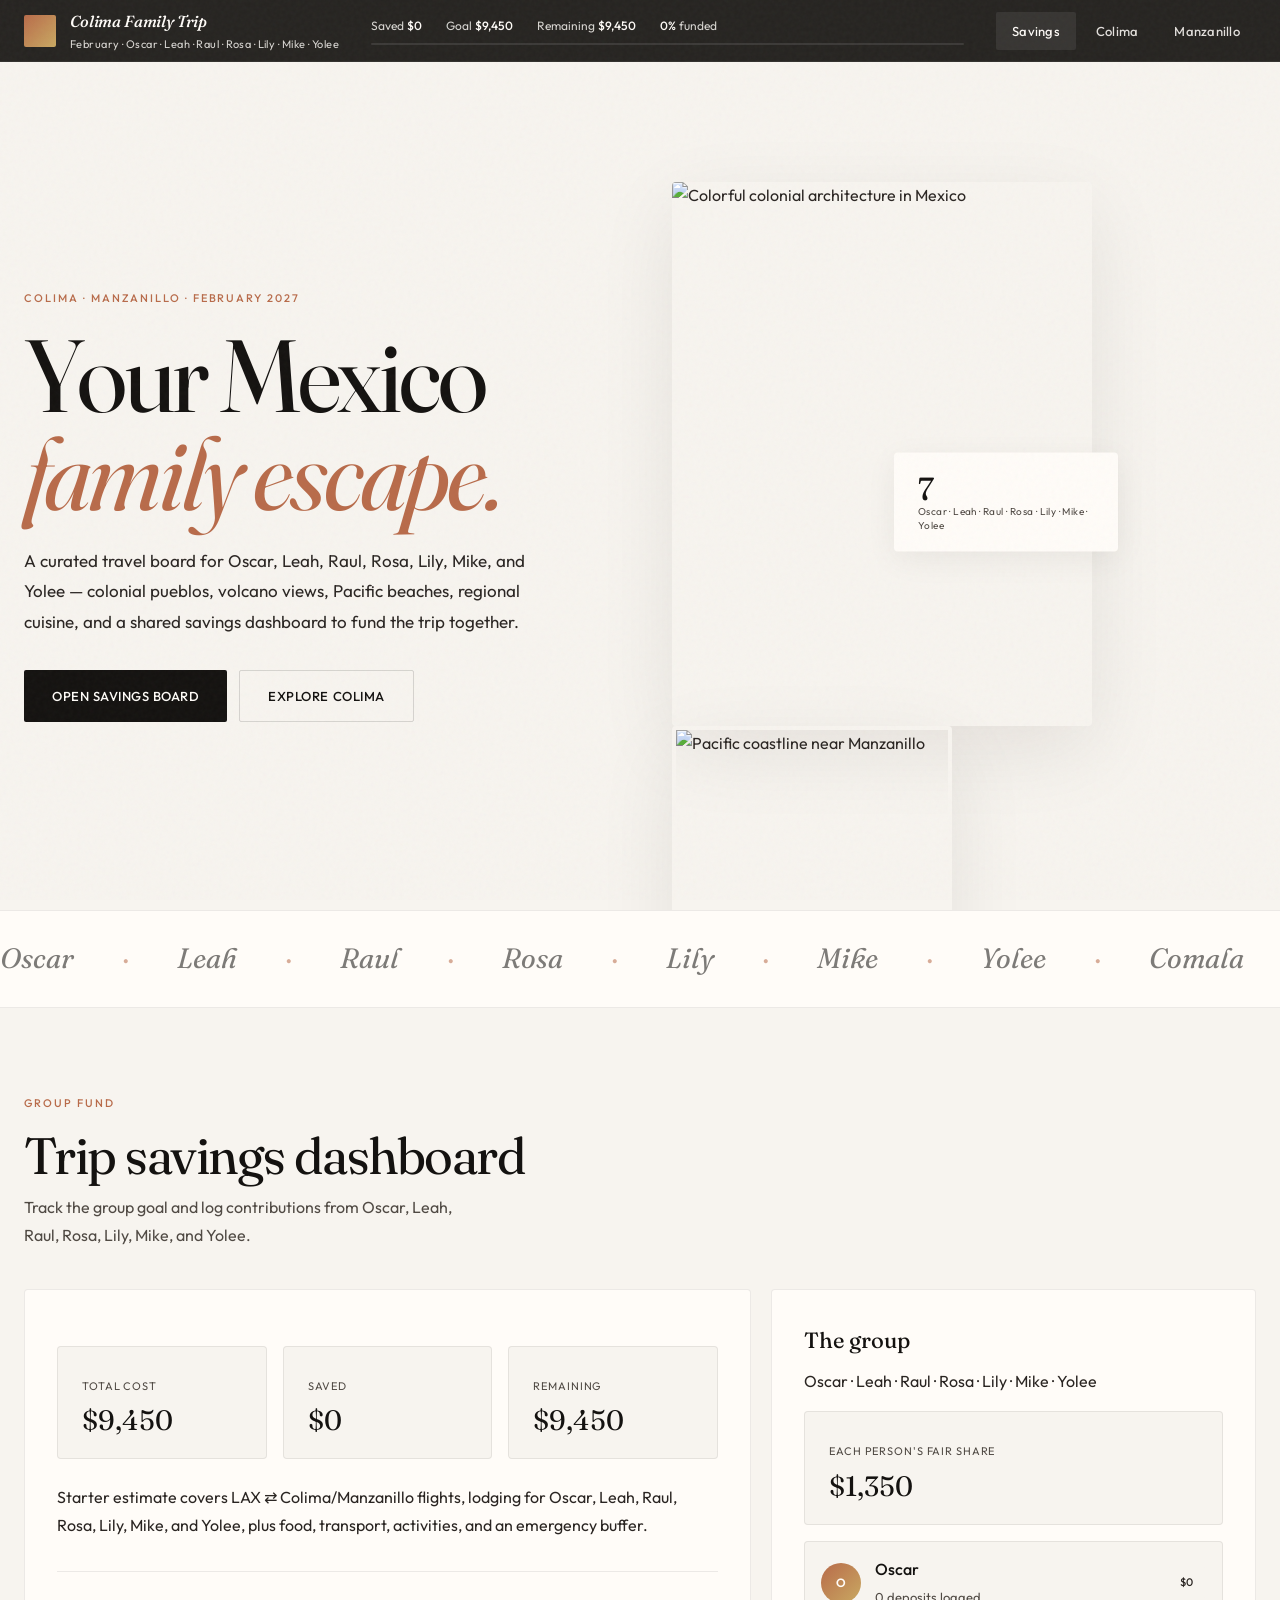
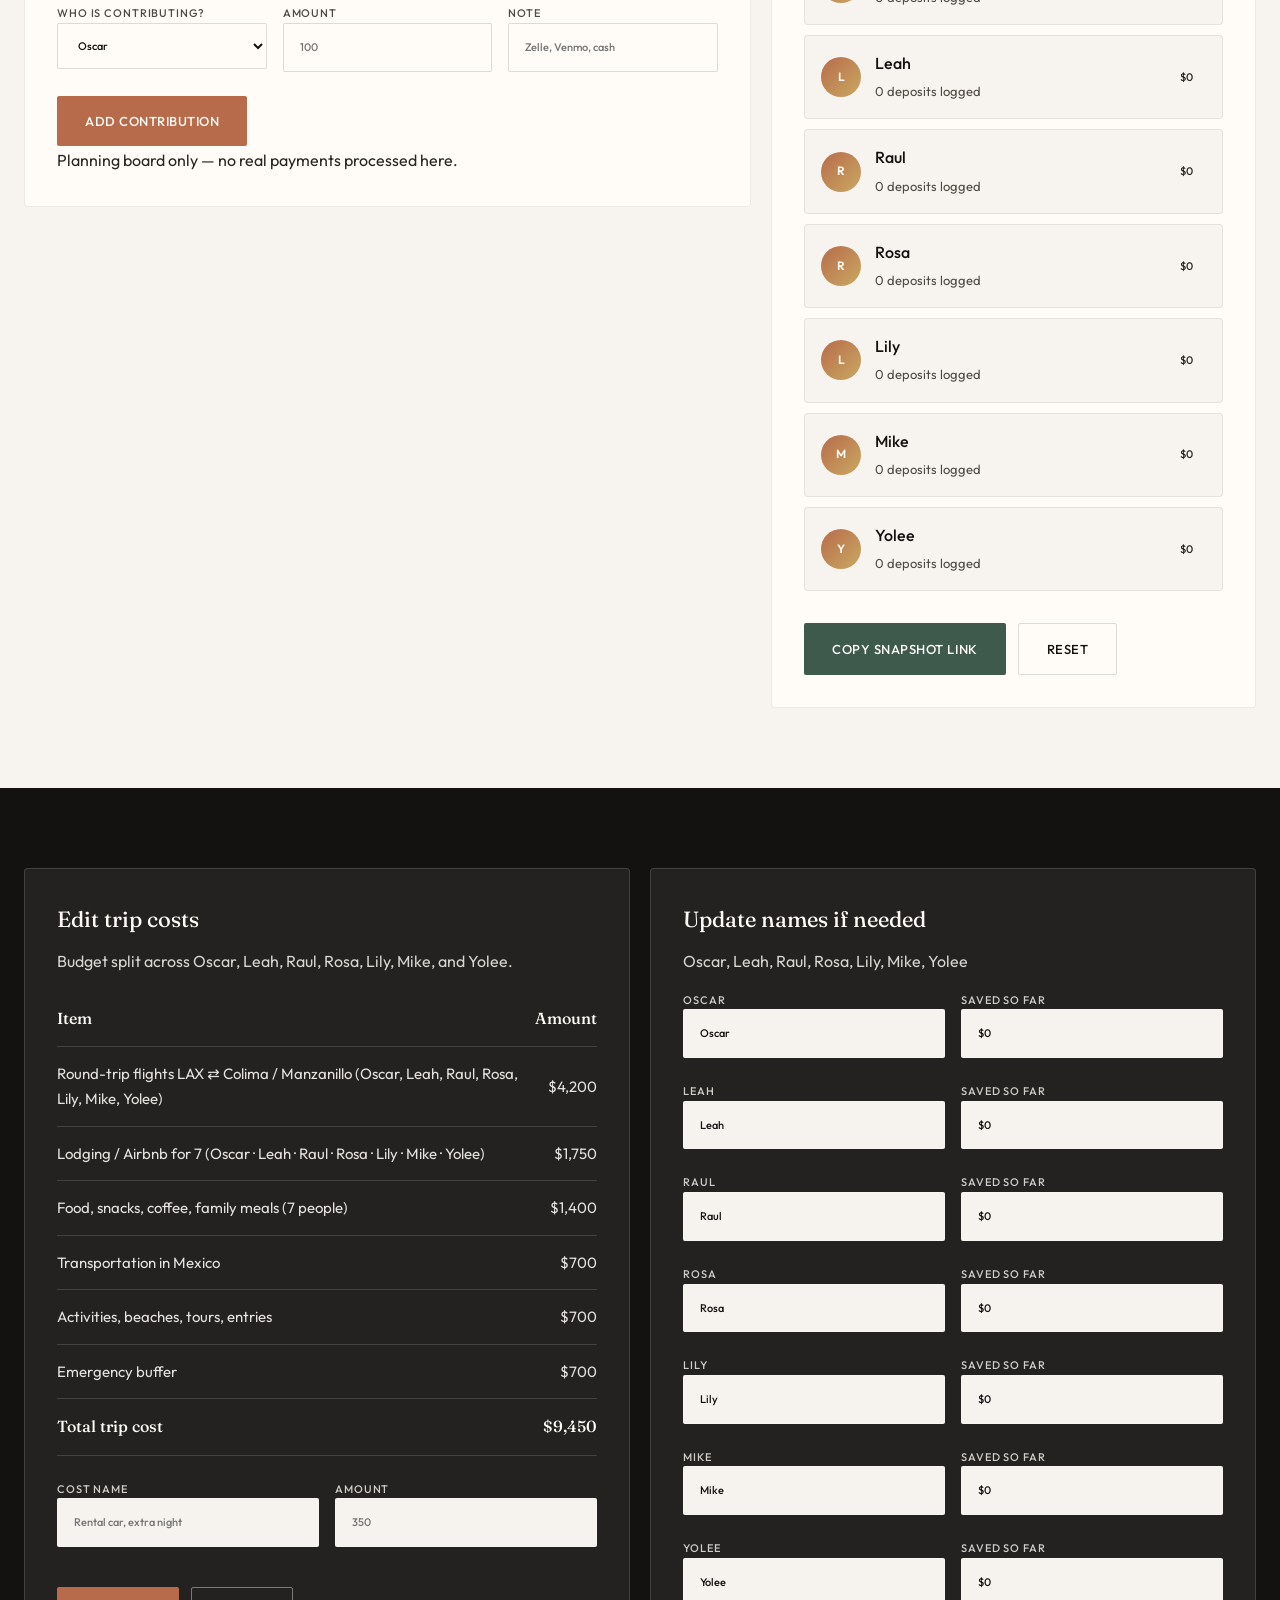
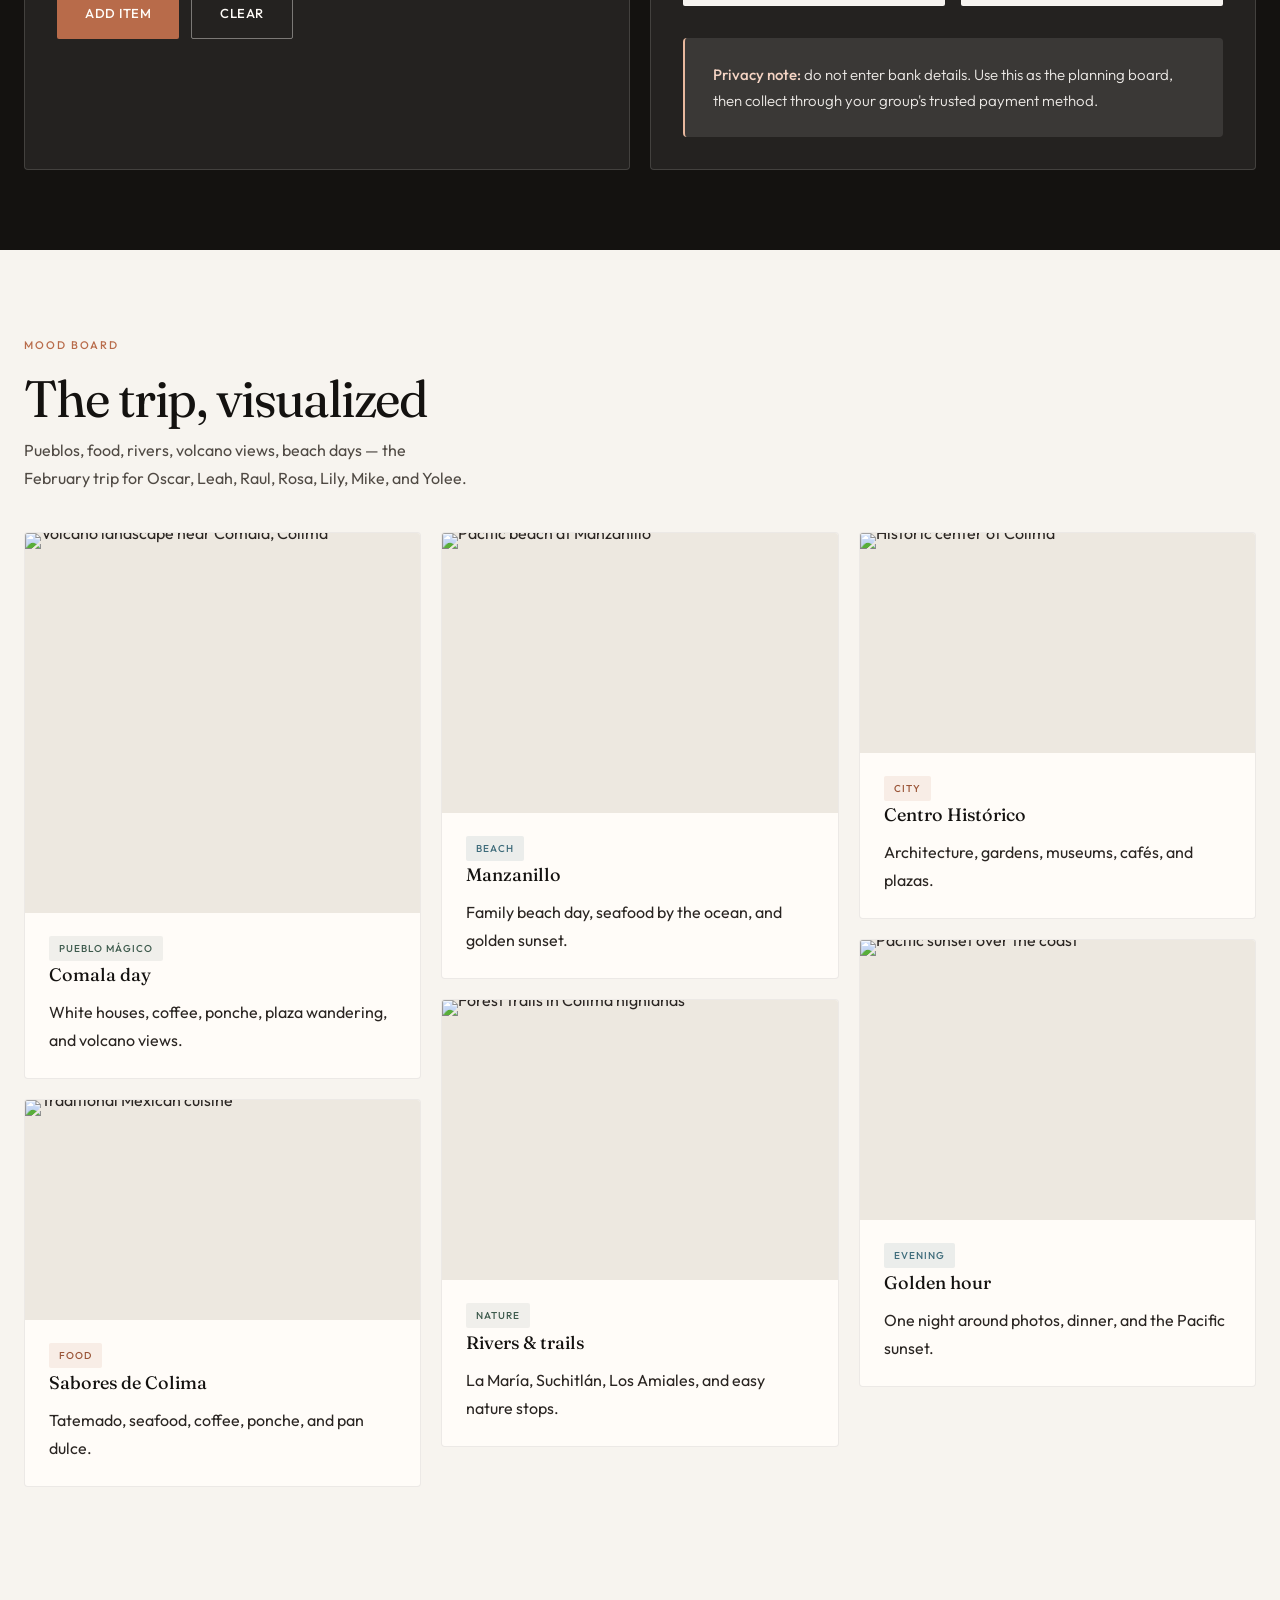
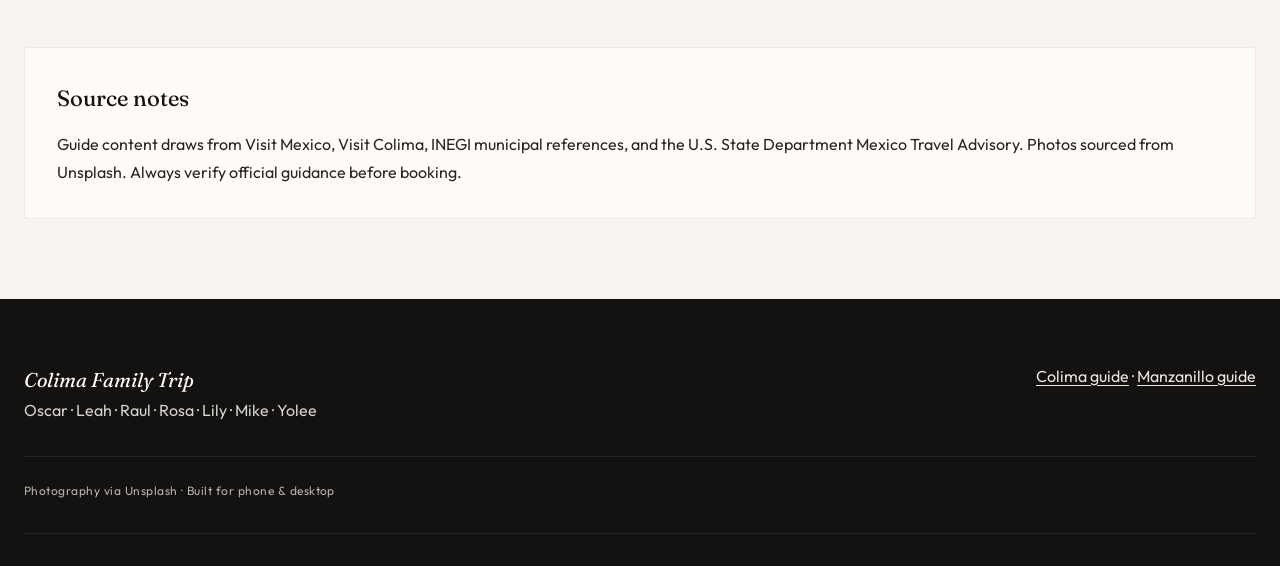
==== commit a376e08a: "Fix text contrast on dark backgrounds across all pages - Add comprehensive section--dark overrides f" ====
--- a/mexico_colima_trip_site/index.html
+++ b/mexico_colima_trip_site/index.html
@@ -145,9 +145,9 @@
     <section class="section section--dark">
       <div class="container">
         <div class="grid two">
-          <div class="card pad reveal" style="background:rgba(255,252,248,0.04);border-color:rgba(255,255,255,0.08)">
+          <div class="card pad reveal">
             <h3>Edit trip costs</h3>
-            <p class="helper" style="margin-top:0.5rem;color:rgba(255,252,248,0.55)">Budget split across Oscar, Leah, Raul, Rosa, Lily, Mike, and Yolee.</p>
+            <p class="helper">Budget split across Oscar, Leah, Raul, Rosa, Lily, Mike, and Yolee.</p>
             <table class="budget-table" aria-label="Trip budget" style="margin-top:1rem">
               <thead><tr><th>Item</th><th>Amount</th></tr></thead>
               <tbody id="budgetBody"></tbody>
@@ -160,9 +160,9 @@
               <div class="button-row"><button class="btn clay" type="submit">Add item</button><button id="clearBudget" class="btn secondary" type="button">Clear</button></div>
             </form>
           </div>
-          <div class="card pad reveal reveal-delay-1" style="background:rgba(255,252,248,0.04);border-color:rgba(255,255,255,0.08)">
+          <div class="card pad reveal reveal-delay-1">
             <h3>Update names if needed</h3>
-            <p class="helper" style="margin-top:0.25rem;color:rgba(255,252,248,0.55)">Oscar, Leah, Raul, Rosa, Lily, Mike, Yolee</p>
+            <p class="helper">Oscar, Leah, Raul, Rosa, Lily, Mike, Yolee</p>
             <div id="memberNameEditor" style="margin-top:1rem"></div>
             <div class="alert" style="margin-top:1.5rem">
               <strong>Privacy note:</strong> do not enter bank details. Use this as the planning board, then collect through your group's trusted payment method.
--- a/mexico_colima_trip_site/styles.css
+++ b/mexico_colima_trip_site/styles.css
@@ -121,7 +121,7 @@
   font-weight: 400;
   letter-spacing: 0.04em;
   text-transform: none;
-  color: rgba(255, 252, 248, 0.55);
+  color: rgba(255, 252, 248, 0.82);
   margin-top: 0.125rem;
   line-height: 1.45;
   max-width: 22rem;
@@ -133,7 +133,7 @@
   display: flex;
   gap: 1.5rem;
   font-size: 0.75rem;
-  color: rgba(255, 252, 248, 0.55);
+  color: rgba(255, 252, 248, 0.82);
   margin-bottom: 0.375rem;
   flex-wrap: wrap;
 }
@@ -167,7 +167,7 @@
   font-size: 0.8125rem;
   font-weight: 450;
   letter-spacing: 0.02em;
-  color: rgba(255, 252, 248, 0.6);
+  color: rgba(255, 252, 248, 0.88);
   border-radius: var(--radius);
   transition: color 0.3s, background 0.3s;
 }
@@ -347,7 +347,7 @@
   font-style: italic;
   color: var(--ink);
   white-space: nowrap;
-  opacity: 0.35;
+  opacity: 0.55;
 }
 
 .marquee-item em {
@@ -413,14 +413,117 @@
 
 .section--dark {
   background: var(--ink);
-  color: rgba(255, 252, 248, 0.7);
+  color: rgba(255, 252, 248, 0.88);
 }
 
 .section--dark .section-title h3,
 .section--dark h3,
-.section--dark h4 { color: var(--white); }
-
-.section--dark .section-title p { color: rgba(255, 252, 248, 0.45); }
+.section--dark h4 {
+  color: var(--white);
+}
+
+.section--dark .section-title p,
+.section--dark .card p,
+.section--dark .helper,
+.section--dark .sources p {
+  color: rgba(255, 252, 248, 0.82);
+}
+
+.section--dark .kicker {
+  color: #e8b89e;
+}
+
+.section--dark .card {
+  background: rgba(255, 252, 248, 0.07);
+  border-color: rgba(255, 252, 248, 0.14);
+}
+
+.section--dark .card h3,
+.section--dark .card h4 {
+  color: var(--white);
+}
+
+.section--dark .card p {
+  margin-top: 0.75rem;
+}
+
+.section--dark .card p strong {
+  color: var(--white);
+}
+
+.section--dark .card > .helper:first-of-type {
+  margin-top: 0.5rem;
+}
+
+.section--dark label {
+  color: rgba(255, 252, 248, 0.78);
+}
+
+.section--dark input,
+.section--dark select,
+.section--dark textarea {
+  background: rgba(255, 252, 248, 0.96);
+  color: var(--ink);
+  border-color: rgba(255, 252, 248, 0.22);
+}
+
+.section--dark .budget-table th,
+.section--dark .budget-table td {
+  color: rgba(255, 252, 248, 0.88);
+  border-bottom-color: rgba(255, 252, 248, 0.14);
+}
+
+.section--dark .budget-table th {
+  color: rgba(255, 252, 248, 0.68);
+}
+
+.section--dark .budget-table tr:last-child th {
+  color: var(--white);
+}
+
+.section--dark hr {
+  border-top-color: rgba(255, 252, 248, 0.14);
+}
+
+.section--dark .alert {
+  background: rgba(255, 252, 248, 0.1);
+  border-left-color: #e8b89e;
+  color: rgba(255, 252, 248, 0.92);
+}
+
+.section--dark .alert strong {
+  color: #f5d4c4;
+}
+
+.section--dark .btn.secondary {
+  color: var(--white);
+  border-color: rgba(255, 252, 248, 0.4);
+}
+
+.section--dark .btn.secondary:hover {
+  background: var(--white);
+  color: var(--ink);
+  border-color: var(--white);
+}
+
+.section--dark .map-dot {
+  background: rgba(255, 252, 248, 0.1);
+  border-color: rgba(255, 252, 248, 0.16);
+  color: rgba(255, 252, 248, 0.95);
+}
+
+.section--dark .map-dot:hover {
+  background: rgba(255, 252, 248, 0.16);
+  border-color: #e8b89e;
+}
+
+.section--dark .map-dot small {
+  color: rgba(255, 252, 248, 0.72);
+}
+
+.section--dark [data-traveler-roster] {
+  color: rgba(255, 252, 248, 0.82);
+}
 
 /* ── Cards & pins (Pinterest style) ───────────────────────────────────── */
 
@@ -903,8 +1006,13 @@
   padding: 1.25rem 1.5rem;
   background: var(--white);
   font-size: 0.9375rem;
-  color: var(--muted);
-  font-weight: 300;
+  color: var(--ink-soft);
+  font-weight: 400;
+  line-height: 1.7;
+}
+
+.hero-card .caption strong {
+  color: var(--ink);
 }
 
 /* ── Footer ───────────────────────────────────────────────────────────── */
@@ -913,7 +1021,7 @@
   margin-top: 0;
   padding: 4rem 0 2rem;
   background: var(--ink);
-  color: rgba(255, 252, 248, 0.45);
+  color: rgba(255, 252, 248, 0.82);
 }
 
 .footer .container {
@@ -935,6 +1043,7 @@
 }
 
 .footer a {
+  color: rgba(255, 252, 248, 0.9);
   text-decoration: underline;
   text-underline-offset: 3px;
   transition: color 0.3s;
@@ -946,6 +1055,11 @@
   padding-top: 1.5rem;
   font-size: 0.75rem;
   letter-spacing: 0.04em;
+  color: rgba(255, 252, 248, 0.68);
+}
+
+.footer [data-traveler-roster] {
+  color: rgba(255, 252, 248, 0.82);
 }
 
 /* ── Scroll reveal ────────────────────────────────────────────────────── */
